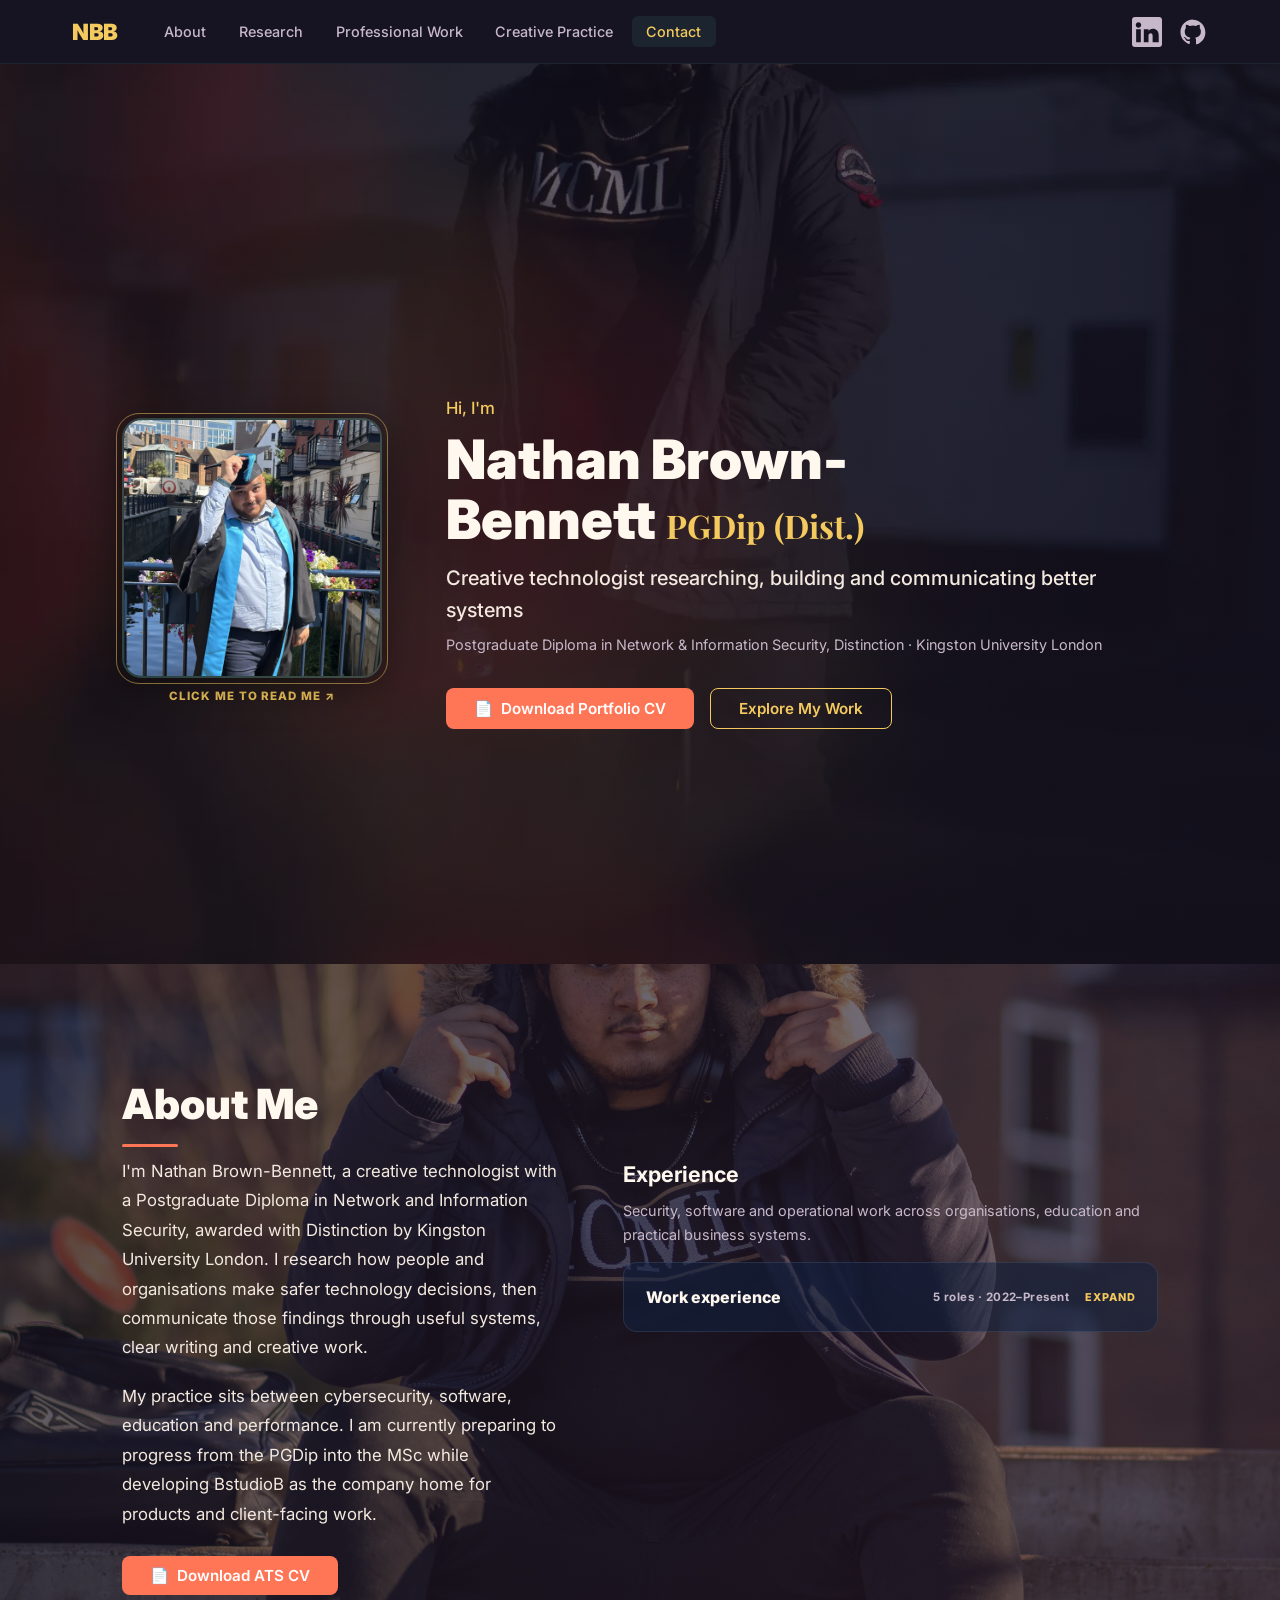
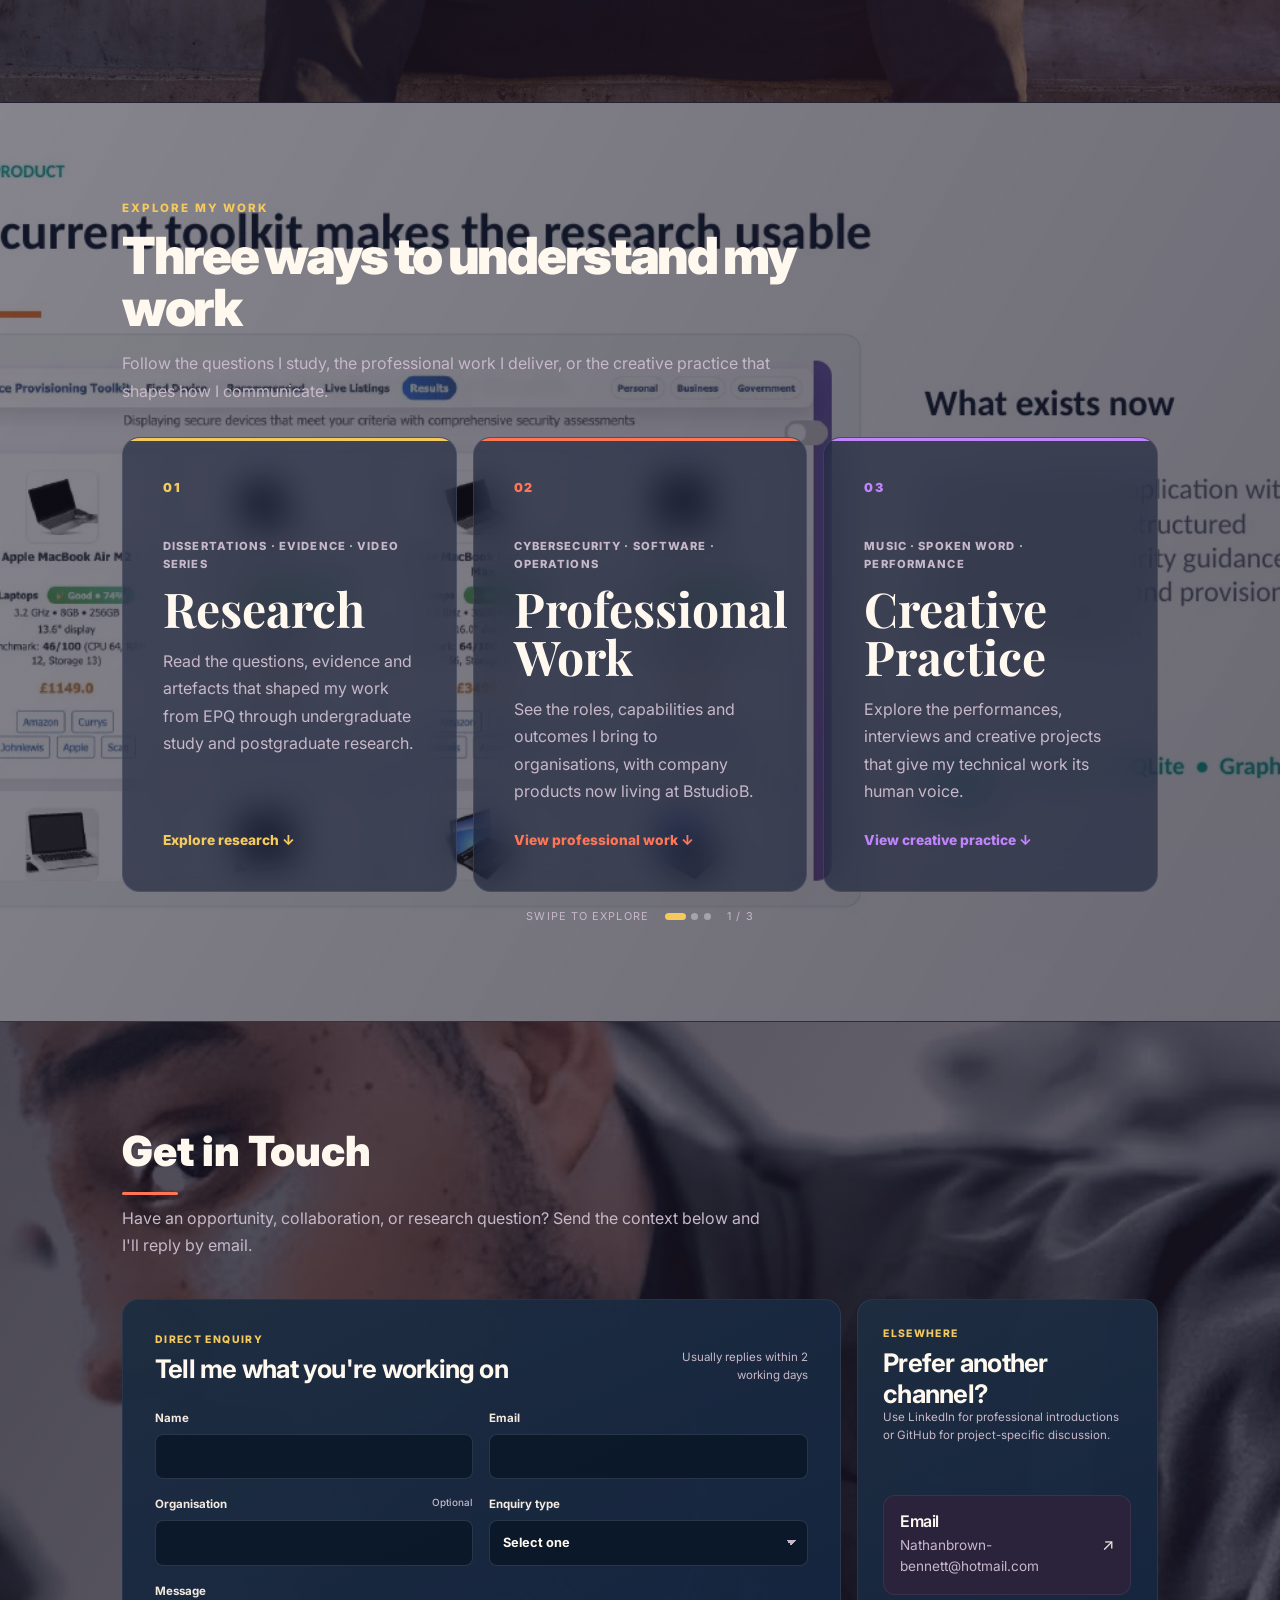
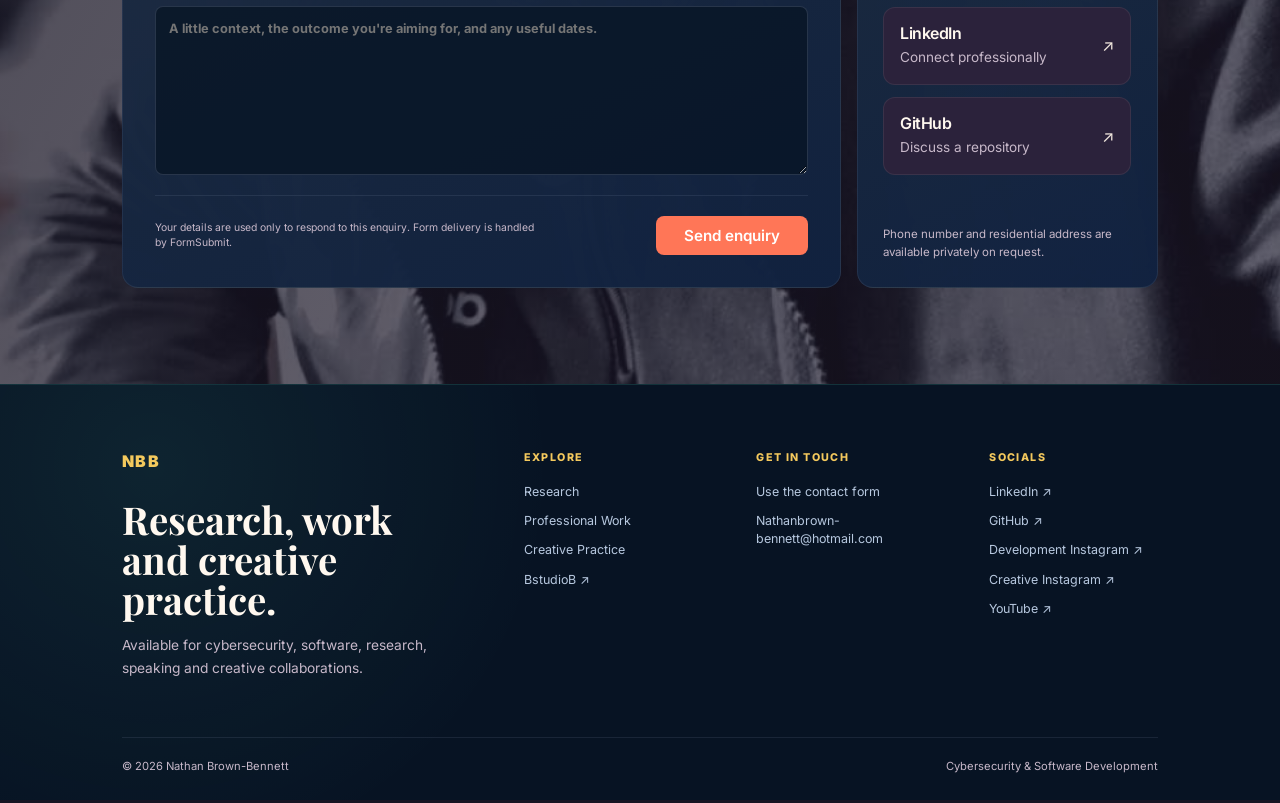
==== index.html @ f705a6d5 "Add work carousel cues and interactive about overlay" ====
<!DOCTYPE html>
<html lang="en">
<head>
  <meta charset="UTF-8">
  <meta name="viewport" content="width=device-width, initial-scale=1.0">
  <title>Nathan Brown-Bennett — Portfolio</title>
  <meta name="description" content="Nathan Brown-Bennett is a creative technologist working across cybersecurity research, software, professional delivery and performance.">
  <meta name="theme-color" content="#0a192f">
  <meta name="referrer" content="strict-origin-when-cross-origin">
  <link rel="canonical" href="https://nathanbrownbennett.github.io/NathanBrown-Bennett/">
  <link rel="icon" href="assets/logo.svg" type="image/svg+xml">
  <link rel="manifest" href="site.webmanifest">
  <meta property="og:type" content="website">
  <meta property="og:title" content="Nathan Brown-Bennett — Research, Work &amp; Creative Practice">
  <meta property="og:description" content="Cybersecurity research, professional delivery and creative practice by Nathan Brown-Bennett.">
  <meta property="og:url" content="https://nathanbrownbennett.github.io/NathanBrown-Bennett/">
  <meta property="og:image" content="https://nathanbrownbennett.github.io/NathanBrown-Bennett/assets/projects/recent/flowcue/controller.png">
  <meta property="og:image:alt" content="FlowCue local performance controller interface">
  <meta name="twitter:card" content="summary_large_image">
  <meta name="twitter:title" content="Nathan Brown-Bennett — Cybersecurity &amp; Software Portfolio">
  <meta name="twitter:description" content="Products and systems built to make complex work simpler, safer and more useful.">
  <meta name="twitter:image" content="https://nathanbrownbennett.github.io/NathanBrown-Bennett/assets/projects/recent/flowcue/controller.png">
  <meta name="twitter:image:alt" content="FlowCue local performance controller interface">
  <script>document.documentElement.classList.add('js');</script>
  <script type="application/ld+json">
    {
      "@context": "https://schema.org",
      "@type": "Person",
      "name": "Nathan Brown-Bennett",
      "url": "https://nathanbrownbennett.github.io/NathanBrown-Bennett/",
      "jobTitle": "Cybersecurity and Software Professional",
      "alumniOf": { "@type": "CollegeOrUniversity", "name": "Kingston University London" },
      "sameAs": [
        "https://github.com/NathanBrownBennett",
        "https://www.linkedin.com/in/nathanbrown-bennett/"
      ]
    }
  </script>
  <link rel="preconnect" href="https://fonts.googleapis.com">
  <link rel="preconnect" href="https://fonts.gstatic.com" crossorigin>
  <link href="https://fonts.googleapis.com/css2?family=Inter:wght@400;500;600;700;900&amp;family=Playfair+Display:wght@700&amp;display=swap" rel="stylesheet">
  <link rel="stylesheet" href="styles.css?v=footer-minimal-20260804">
</head>
<body id="top" class="home-page">
  <canvas id="matrix-bg" aria-hidden="true"></canvas>
  <div id="background-fader" aria-hidden="true"></div>

  <!-- ============================
       Navigation
       ============================ -->
  <nav id="navbar" role="navigation" aria-label="Main navigation">
    <div class="nav-container">
      <a href="#top" class="nav-logo" aria-label="Nathan Brown-Bennett — Home">NBB</a>

      <ul class="nav-links" id="nav-links" role="list">
        <li><a href="#about">About</a></li>
        <li><a href="research.html">Research</a></li>
        <li><a href="professional-work.html">Professional Work</a></li>
        <li><a href="creative-practice.html">Creative Practice</a></li>
        <li><a href="#contact">Contact</a></li>
      </ul>

      <div class="nav-social">
        <a href="https://www.linkedin.com/in/nathanbrown-bennett/" target="_blank" rel="noopener" aria-label="LinkedIn profile" class="nav-icon-link">
          <svg viewBox="0 0 32 32" aria-hidden="true"><path d="M29 0h-26c-1.7 0-3 1.3-3 3v26c0 1.7 1.3 3 3 3h26c1.7 0 3-1.3 3-3v-26c0-1.7-1.3-3-3-3zM9.4 27h-5v-14h5v14zM6.9 11.5c-1.6 0-2.9-1.3-2.9-2.9s1.3-2.9 2.9-2.9c1.6 0 2.9 1.3 2.9 2.9s-1.3 2.9-2.9 2.9zM27 27h-5v-7c0-1.7-0.7-2.7-2.1-2.7-1.2 0-1.9 0.8-2.2 1.6-0.1 0.3-0.1 0.7-0.1 1.1v7h-5s0.1-11.4 0-14h5v2c0.7-1.1 2-2.6 4.8-2.6 3.5 0 6.1 2.3 6.1 7.2v7.4z"/></svg>
        </a>
        <a href="https://github.com/NathanBrownBennett" target="_blank" rel="noopener" aria-label="GitHub profile" class="nav-icon-link">
          <svg viewBox="0 0 32 32" aria-hidden="true"><path d="M16 2.6c-7.5 0-13.4 6-13.4 13.4 0 5.9 3.8 10.9 9.1 12.7 0.7 0.1 0.9-0.3 0.9-0.7v-2.5c-3.7 0.8-4.5-1.6-4.5-1.6-0.6-1.4-1.5-1.8-1.5-1.8-1.2-0.8 0.1-0.8 0.1-0.8 1.3 0.1 2 1.3 2 1.3 1.2 2 3.1 1.4 3.8 1.1 0.1-0.9 0.5-1.4 0.9-1.7-3-0.3-6.2-1.5-6.2-6.7 0-1.5 0.5-2.7 1.3-3.7-0.1-0.3-0.6-1.6 0.1-3.3 0 0 1.1-0.3 3.7 1.3 1.1-0.3 2.3-0.5 3.5-0.5s2.4 0.2 3.5 0.5c2.6-1.6 3.7-1.3 3.7-1.3 0.7 1.7 0.2 3 0.1 3.3 0.8 1 1.3 2.2 1.3 3.7 0 5.2-3.2 6.4-6.2 6.7 0.5 0.4 1 1.3 1 2.6v3.8c0 0.4 0.2 0.8 0.9 0.7 5.3-1.8 9.1-6.8 9.1-12.7 0-7.4-5.9-13.4-13.4-13.4z"/></svg>
        </a>
      </div>

      <button class="hamburger" id="hamburger" aria-label="Toggle navigation menu" aria-expanded="false" aria-controls="mobile-nav">
        <span></span>
        <span></span>
        <span></span>
      </button>
    </div>
  </nav>

  <!-- Mobile Navigation -->
  <nav class="mobile-nav" id="mobile-nav" aria-label="Mobile navigation" aria-hidden="true">
    <ul role="list">
      <li><a href="#about" class="mobile-nav-link">About</a></li>
      <li><a href="research.html" class="mobile-nav-link">Research</a></li>
      <li><a href="professional-work.html" class="mobile-nav-link">Professional Work</a></li>
      <li><a href="creative-practice.html" class="mobile-nav-link">Creative Practice</a></li>
      <li><a href="#contact" class="mobile-nav-link">Contact</a></li>
    </ul>
    <div class="mobile-nav-social">
      <a href="https://www.linkedin.com/in/nathanbrown-bennett/" target="_blank" rel="noopener" class="nav-icon-link" aria-label="LinkedIn">
        <svg viewBox="0 0 32 32" aria-hidden="true"><path d="M29 0h-26c-1.7 0-3 1.3-3 3v26c0 1.7 1.3 3 3 3h26c1.7 0 3-1.3 3-3v-26c0-1.7-1.3-3-3-3zM9.4 27h-5v-14h5v14zM6.9 11.5c-1.6 0-2.9-1.3-2.9-2.9s1.3-2.9 2.9-2.9c1.6 0 2.9 1.3 2.9 2.9s-1.3 2.9-2.9 2.9zM27 27h-5v-7c0-1.7-0.7-2.7-2.1-2.7-1.2 0-1.9 0.8-2.2 1.6-0.1 0.3-0.1 0.7-0.1 1.1v7h-5s0.1-11.4 0-14h5v2c0.7-1.1 2-2.6 4.8-2.6 3.5 0 6.1 2.3 6.1 7.2v7.4z"/></svg>
      </a>
      <a href="https://github.com/NathanBrownBennett" target="_blank" rel="noopener" class="nav-icon-link" aria-label="GitHub">
        <svg viewBox="0 0 32 32" aria-hidden="true"><path d="M16 2.6c-7.5 0-13.4 6-13.4 13.4 0 5.9 3.8 10.9 9.1 12.7 0.7 0.1 0.9-0.3 0.9-0.7v-2.5c-3.7 0.8-4.5-1.6-4.5-1.6-0.6-1.4-1.5-1.8-1.5-1.8-1.2-0.8 0.1-0.8 0.1-0.8 1.3 0.1 2 1.3 2 1.3 1.2 2 3.1 1.4 3.8 1.1 0.1-0.9 0.5-1.4 0.9-1.7-3-0.3-6.2-1.5-6.2-6.7 0-1.5 0.5-2.7 1.3-3.7-0.1-0.3-0.6-1.6 0.1-3.3 0 0 1.1-0.3 3.7 1.3 1.1-0.3 2.3-0.5 3.5-0.5s2.4 0.2 3.5 0.5c2.6-1.6 3.7-1.3 3.7-1.3 0.7 1.7 0.2 3 0.1 3.3 0.8 1 1.3 2.2 1.3 3.7 0 5.2-3.2 6.4-6.2 6.7 0.5 0.4 1 1.3 1 2.6v3.8c0 0.4 0.2 0.8 0.9 0.7 5.3-1.8 9.1-6.8 9.1-12.7 0-7.4-5.9-13.4-13.4-13.4z"/></svg>
      </a>
    </div>
  </nav>

  <main id="main-content" tabindex="-1">
    <!-- ============================
         Hero Section
         ============================ -->
    <section id="hero" class="hero-section">
      <div class="hero-content">
        <div class="hero-image-wrap fade-in">
          <button class="hero-image-trigger" id="about-trigger" type="button" aria-label="Read about Nathan Brown-Bennett">
            <img src="assets/graduation/pgdip-distinction-portrait.webp" alt="Nathan Brown-Bennett at his Kingston University London graduation" class="hero-profile-pic" width="1200" height="1600" fetchpriority="high" decoding="async" />
          </button>
          <span class="hero-image-note">click me to read me <span aria-hidden="true">↗</span></span>
        </div>
        <div class="hero-text fade-in">
          <p class="hero-greeting">Hi, I'm</p>
          <h1>Nathan Brown-Bennett <span class="hero-qualification">PGDip (Dist.)</span></h1>
          <p class="hero-subtitle">Creative technologist researching, building and communicating better systems</p>
          <p class="hero-location">Postgraduate Diploma in Network &amp; Information Security, Distinction &middot; Kingston University London</p>
          <div class="hero-actions">
            <a href="output/pdf/Nathan-Brown-Bennett-Portfolio-CV.pdf" download class="btn btn-primary">
              <span aria-hidden="true">📄</span> Download Portfolio CV
            </a>
            <a href="#work" class="btn btn-outline">Explore My Work</a>
          </div>
        </div>
      </div>
    </section>

    <div class="about-overlay" id="about-overlay" role="dialog" aria-modal="true" aria-labelledby="about-overlay-title" aria-hidden="true">
      <div class="about-overlay-card">
        <button class="about-overlay-close" id="about-overlay-close" type="button" aria-label="Close About Me">×</button>
        <p class="projects-eyebrow">About me</p>
        <h2 id="about-overlay-title">Researcher, builder and creative technologist.</h2>
        <p>I'm Nathan Brown-Bennett, a creative technologist with a Postgraduate Diploma in Network and Information Security, awarded with Distinction by Kingston University London. I research how people and organisations make safer technology decisions, then communicate those findings through useful systems, clear writing and creative work.</p>
        <p>My practice sits between cybersecurity, software, education and performance. I am preparing to progress from the PGDip into the MSc while developing BstudioB as the company home for products and client-facing work.</p>
        <a class="btn btn-primary" href="#about">View experience</a>
      </div>
    </div>

    <!-- ============================
         About Section
         ============================ -->
    <section id="about" class="section">
      <div class="container">
        <h2 class="section-title fade-in">About Me</h2>
        <div class="about-grid">
          <div class="about-bio fade-in">
            <p>I'm Nathan Brown-Bennett, a creative technologist with a Postgraduate Diploma in Network and Information Security, awarded with Distinction by Kingston University London. I research how people and organisations make safer technology decisions, then communicate those findings through useful systems, clear writing and creative work.</p>
            <p>My practice sits between cybersecurity, software, education and performance. I am currently preparing to progress from the PGDip into the MSc while developing BstudioB as the company home for products and client-facing work.</p>
            <a href="output/pdf/Nathan-Brown-Bennett-ATS-CV.pdf" download class="btn btn-primary about-cv-btn">
              <span aria-hidden="true">📄</span> Download ATS CV
            </a>
          </div>
          <div class="about-experience fade-in">
            <h3>Experience</h3>
            <p>Security, software and operational work across organisations, education and practical business systems.</p>
            <details class="experience-disclosure">
              <summary>
                <span>Work experience</span>
                <span class="experience-disclosure-meta">
                  <span class="experience-disclosure-count">5 roles · 2022–Present</span>
                  <span class="experience-disclosure-state">
                    <span class="experience-state-closed">Expand</span>
                    <span class="experience-state-open">Collapse</span>
                  </span>
                </span>
              </summary>
              <div class="experience-list">
                <article class="experience-item fade-in">
                  <div><time datetime="2025-07">Jul 2025–Present</time><span>Intermittent</span></div>
                  <div><h4>IT &amp; Administration Support</h4><p class="experience-company">GMT Electrical Services Ltd</p><p>Developed the company website and a working staff portal for timesheets, audit checks and job-card workflows, alongside email, invoicing, calls and operational coordination.</p></div>
                </article>
                <article class="experience-item fade-in">
                  <div><time datetime="2025-05">May–Jun 2025</time></div>
                  <div><h4>Project &amp; Creative Director, Trustee</h4><p class="experience-company">CERRF</p><p>Directed cybersecurity learning tools including Inspector and HackerGo, with responsibility across workshops, product storytelling, interface design and cross-platform delivery.</p></div>
                </article>
                <article class="experience-item fade-in">
                  <div><time datetime="2025-01">Jan–Mar 2025</time></div>
                  <div><h4>Student Mentor &amp; Teaching Assistant</h4><p class="experience-company">Kingston University London</p><p>Supported undergraduate labs in Splunk, Datadog, AI automation, cloud data systems and Linux-based technical work.</p></div>
                </article>
                <article class="experience-item fade-in">
                  <div><time>2023–2025</time></div>
                  <div><h4>Systems Engineer &amp; Data Analyst</h4><p class="experience-company">Lunarversal</p><p>Worked across monitoring, Salesforce automation, GitHub access and testing, API configuration, OAuth and token-based integrations.</p></div>
                </article>
                <article class="experience-item fade-in">
                  <div><time>2022–2023</time></div>
                  <div><h4>Security Engineer</h4><p class="experience-company">Xeyus Ltd</p><p>Delivered penetration-testing support, security consultancy and GDPR-focused technical work.</p></div>
                </article>
              </div>
            </details>
          </div>
        </div>
      </div>
    </section>

    <section class="section graduation-section" aria-labelledby="graduation-title">
      <div class="container">
        <article class="graduation-card fade-in">
          <figure class="graduation-image">
            <img src="assets/graduation/pgdip-distinction-ceremony.webp" alt="Nathan Brown-Bennett receiving his Postgraduate Diploma at Kingston University London's graduation ceremony" width="900" height="1600" loading="lazy" decoding="async">
          </figure>
          <div class="graduation-copy">
            <p class="projects-eyebrow">Academic milestone · 2026</p>
            <h2 id="graduation-title">Postgraduate Diploma<br>with Distinction</h2>
            <p>Graduated from Kingston University London with a Postgraduate Diploma in Network &amp; Information Security, awarded with Distinction.</p>
            <p>MyMark formed the capstone research project: investigating how provenance, media fingerprinting and accountable verification can support responses to image-based abuse and sextortion.</p>
            <a class="research-text-link" href="research.html">Explore MyMark research <span aria-hidden="true">→</span></a>
          </div>
        </article>
      </div>
    </section>

    <!-- ============================
         Work Directory
         ============================ -->
    <section id="work" class="section work-directory" aria-labelledby="work-title">
      <div class="container">
        <div class="work-directory-heading fade-in">
          <p class="projects-eyebrow">Explore my work</p>
          <h2 id="work-title">Three ways to understand my work</h2>
          <p>Follow the questions I study, the professional work I deliver, or the creative practice that shapes how I communicate.</p>
        </div>

        <div class="work-paths">
          <a class="work-path work-path-projects fade-in" href="research.html">
            <span class="work-path-number" aria-hidden="true">01</span>
            <p class="work-path-meta">Dissertations · Evidence · Video series</p>
            <h3>Research</h3>
            <p>Read the questions, evidence and artefacts that shaped my work from EPQ through undergraduate study and postgraduate research.</p>
            <span class="work-path-action">Explore research <span aria-hidden="true">↓</span></span>
          </a>

          <a class="work-path work-path-research fade-in" href="professional-work.html">
            <span class="work-path-number" aria-hidden="true">02</span>
            <p class="work-path-meta">Cybersecurity · Software · Operations</p>
            <h3>Professional Work</h3>
            <p>See the roles, capabilities and outcomes I bring to organisations, with company products now living at BstudioB.</p>
            <span class="work-path-action">View professional work <span aria-hidden="true">↓</span></span>
          </a>

          <a class="work-path work-path-creative fade-in" href="creative-practice.html">
            <span class="work-path-number" aria-hidden="true">03</span>
            <p class="work-path-meta">Music · Spoken word · Performance</p>
            <h3>Creative Practice</h3>
            <p>Explore the performances, interviews and creative projects that give my technical work its human voice.</p>
            <span class="work-path-action">View creative practice <span aria-hidden="true">↓</span></span>
          </a>
        </div>
        <div class="work-carousel-assist" aria-label="Work carousel position"><span class="work-carousel-label">Swipe to explore</span><div class="work-carousel-dots" role="tablist" aria-label="Choose work category"><button type="button" class="work-carousel-dot active" data-work-slide="0" role="tab" aria-label="Research" aria-selected="true"></button><button type="button" class="work-carousel-dot" data-work-slide="1" role="tab" aria-label="Professional Work" aria-selected="false"></button><button type="button" class="work-carousel-dot" data-work-slide="2" role="tab" aria-label="Creative Practice" aria-selected="false"></button></div><span class="work-carousel-count">1 / 3</span></div>
      </div>
    </section>

    <!-- ============================
         Projects Section
         ============================ -->
    <section id="projects" class="section section-alt" hidden>
      <div class="container">
        <div class="projects-heading fade-in">
          <div>
            <p class="projects-eyebrow">My Projects / Portfolio 2026</p>
            <h2 class="projects-statement">Products built to<br>solve real problems</h2>
            <p class="projects-intro">Security, creative tooling, and human-centred software designed to make complex work simpler, safer, and more useful.</p>
          </div>
          <div id="recent-project-filters" class="recent-project-filters" aria-label="Filter selected work">
            <button type="button" class="recent-filter active" data-filter="All" aria-pressed="true">All work</button>
            <button type="button" class="recent-filter" data-filter="Security" aria-pressed="false">Security</button>
            <button type="button" class="recent-filter" data-filter="Creative tools" aria-pressed="false">Creative tools</button>
            <button type="button" class="recent-filter" data-filter="Developer tools" aria-pressed="false">Developer tools</button>
            <button type="button" class="recent-filter" data-filter="Experiments" aria-pressed="false">Experiments</button>
          </div>
        </div>

        <div id="featured-projects" class="recent-projects-grid fade-in" aria-live="polite"></div>

        <div class="archive-heading fade-in">
          <div>
            <p class="projects-eyebrow">More work</p>
            <h3>Project archive</h3>
          </div>
          <p>A curated selection of useful public repositories and earlier builds.</p>
        </div>
        <div id="side-project-filters" class="side-project-filters" aria-label="Filter side projects by type"></div>
        <div id="side-projects" class="side-projects-grid"></div>
        <div class="side-projects-nav">
          <button id="side-projects-next" class="btn btn-outline">Load More</button>
        </div>
        <a class="section-next-link fade-in" href="#research">
          <span>Next collection</span>
          <strong>Continue to My Research <span aria-hidden="true">↓</span></strong>
        </a>
      </div>

      <!-- Project case-study overlay — content built dynamically by script.js -->
      <div id="overlay" class="overlay case-study-overlay" role="dialog" aria-modal="true" aria-labelledby="overlay-title" aria-hidden="true">
        <div class="overlay-content" id="overlay-content"></div>
      </div>
    </section>

    <!-- ============================
         Research Notes Section
         ============================ -->
    <section id="research" class="section research-section" hidden>
      <div class="container">
        <div class="research-heading fade-in">
          <div>
            <p class="projects-eyebrow">My Research / Dissertation &amp; video series</p>
            <h2 class="projects-statement">From first questions<br>to useful products</h2>
          </div>
          <p class="research-intro">A public record of how my research developed: revisiting the evidence, correcting early assumptions, and showing how each question became something people can use.</p>
        </div>

        <article class="research-feature fade-in">
          <div class="research-visuals" aria-label="Preview of the updated A-level EPQ research presentation">
            <figure class="research-visual research-visual-primary">
              <img src="assets/research/epq-cover.webp" alt="Cover of the updated A-level cybersecurity research presentation" width="1600" height="900" loading="lazy" decoding="async">
            </figure>
            <figure class="research-visual research-visual-secondary">
              <img src="assets/research/epq-product-bridge.webp" alt="Research lineage from the A-level EPQ to the Device Provisioning Toolkit" width="1600" height="900" loading="lazy" decoding="async">
            </figure>
          </div>

          <div class="research-copy">
            <div class="research-meta">
              <span>Episode 01</span>
              <span class="research-status">Script ready</span>
              <span>12 min</span>
            </div>
            <h3>The question I asked before I knew how to ask it</h3>
            <p class="research-lede">My 2020 EPQ asked whether cybersecurity was “secure” for modern use. The new 2026 dissertation rebuilds that starting point as a complete 17-page, 9,000+ word investigation of security fields, roles, overlap, effectiveness and resilience.</p>

            <div class="research-topics" aria-label="Episode topics">
              <span>What security means</span>
              <span>Computer, IT, information &amp; cyber security</span>
              <span>Roles, overlap &amp; handoffs</span>
              <span>Current UK evidence</span>
              <span>Research-to-product lineage</span>
            </div>

            <div class="research-actions">
              <a class="btn btn-primary" href="assets/documents/a-level-epq-dissertation.pdf">Read full dissertation</a>
              <a class="btn btn-outline" href="assets/documents/a-level-epq-presentation.pdf">View episode deck</a>
              <a class="research-text-link" href="assets/documents/a-level-epq-video-transcript.pdf">Read video script <span aria-hidden="true">↗</span></a>
            </div>

            <details class="research-archive">
              <summary>Sources, editable files &amp; original submission</summary>
              <div class="research-archive-links">
                <a href="assets/documents/a-level-epq-dissertation.docx" download>Full dissertation (.docx)</a>
                <a href="assets/documents/a-level-epq-presentation.pptx" download>Editable deck (.pptx)</a>
                <a href="assets/documents/a-level-epq-video-transcript.docx" download>Video script (.docx)</a>
                <a href="assets/documents/a-level-epq-original-submission.pdf">Original 2020 submission (.pdf)</a>
              </div>
            </details>
          </div>
        </article>

        <article class="research-feature research-feature-undergrad fade-in">
          <div class="research-visuals" aria-label="Preview of the undergraduate dissertation and its working product">
            <figure class="research-visual research-visual-primary">
              <img src="assets/research/undergraduate-dissertation-cover.webp" alt="Cover of How do we decide what devices we provide, Nathan Brown-Bennett's undergraduate dissertation" width="1191" height="1684" loading="lazy" decoding="async">
            </figure>
            <figure class="research-visual research-visual-secondary">
              <img src="assets/research/undergraduate-product-evidence.webp" alt="Current Device Provisioning Toolkit showing security-assessed device results" width="1281" height="720" loading="lazy" decoding="async">
            </figure>
          </div>

          <div class="research-copy">
            <div class="research-meta">
              <span>Episode 02</span>
              <span class="research-status">Research published</span>
              <span>42 pages</span>
            </div>
            <h3>How do we decide what devices we provide?</h3>
            <p class="research-lede">My 2024 BSc dissertation examined how governments, schools, employers and consumers choose devices when security, practicality and reliability evidence is fragmented. It developed a provisioning framework and prototype that has since become a working Device Provisioning Toolkit.</p>

            <div class="research-topics" aria-label="Undergraduate dissertation topics">
              <span>Secure-by-default procurement</span>
              <span>Hardware &amp; operating-system support</span>
              <span>User needs &amp; accessibility</span>
              <span>Security guidance</span>
              <span>Decision frameworks</span>
            </div>

            <div class="research-actions">
              <a class="btn btn-primary" href="assets/documents/device-provisioning-dissertation.pdf">Read undergraduate dissertation</a>
              <a class="btn btn-outline" href="assets/documents/device-provisioning-presentation.pdf">View research deck</a>
              <a class="research-text-link" href="https://github.com/NathanBrownBennett/Dynamic-Flowchart-For-Device-Provisioning-" target="_blank" rel="noopener">Explore the working toolkit <span aria-hidden="true">↗</span></a>
            </div>

            <details class="research-archive">
              <summary>Editable presentation &amp; project evidence</summary>
              <div class="research-archive-links">
                <a href="assets/documents/device-provisioning-presentation.pptx" download>Editable research deck (.pptx)</a>
                <a href="#projects">View portfolio case study</a>
                <a href="https://github.com/NathanBrownBennett/Dynamic-Flowchart-For-Device-Provisioning-" target="_blank" rel="noopener">View source repository</a>
              </div>
            </details>
          </div>
        </article>

        <a class="section-next-link section-next-link-up fade-in" href="#projects">
          <span>Explore the products</span>
          <strong>Return to My Projects <span aria-hidden="true">↑</span></strong>
        </a>
      </div>
    </section>

    <!-- ============================
         Updates Section
         ============================ -->
    <section id="updates" class="section" hidden>
      <div class="container">
        <h2 class="section-title fade-in">Updates</h2>
        <p class="section-subtitle fade-in">Latest news, projects, and media from across my platforms.</p>
        <div class="social-grid">
          <a href="https://www.instagram.com/n.brown02/" target="_blank" rel="noopener" class="social-card instagram-card fade-in">
            <div class="social-card-icon" aria-hidden="true">📷</div>
            <div class="social-card-body">
              <h3>Instagram</h3>
              <p>@n.brown02</p>
              <span class="social-card-tag">🎵 Music &amp; Creative Content</span>
            </div>
          </a>
          <a href="https://www.instagram.com/nxth.b/" target="_blank" rel="noopener" class="social-card instagram-card fade-in">
            <div class="social-card-icon" aria-hidden="true">📷</div>
            <div class="social-card-body">
              <h3>Instagram</h3>
              <p>@nxth.b</p>
              <span class="social-card-tag">💻 Dev Updates</span>
            </div>
          </a>
          <a href="https://youtu.be/2_rwCbVFsDY?si=COd9ZLzcPHIm7auT" target="_blank" rel="noopener" class="social-card youtube-card fade-in">
            <div class="social-card-icon" aria-hidden="true">🎥</div>
            <div class="social-card-body">
              <h3>YouTube</h3>
              <p>Device Provisioning Demo</p>
              <span class="social-card-tag">▶️ Technical Walkthrough</span>
            </div>
          </a>
          <a href="https://www.croydonites.com/post/review-croydonbites" target="_blank" rel="noopener" class="social-card blog-card fade-in">
            <div class="social-card-icon" aria-hidden="true">📝</div>
            <div class="social-card-body">
              <h3>Croydonites Review</h3>
              <p>CroydonBites Feature</p>
              <span class="social-card-tag">📖 Community Feature</span>
            </div>
          </a>
          <a href="https://youtu.be/k7Oax-m1lbY" target="_blank" rel="noopener" class="social-card youtube-card fade-in">
            <div class="social-card-icon" aria-hidden="true">🎥</div>
            <div class="social-card-body">
              <h3>YouTube</h3>
              <p>Technical Project Showcase</p>
              <span class="social-card-tag">▶️ Development Insights</span>
            </div>
          </a>
          <a href="https://www.thecedarsschool.org.uk/cedars-music-concert/utm_sourcerssutm_mediumrssutm_campaigncedars-music-concert" target="_blank" rel="noopener" class="social-card school-card fade-in">
            <div class="social-card-icon" aria-hidden="true">🎵</div>
            <div class="social-card-body">
              <h3>Cedars School</h3>
              <p>Music Concert</p>
              <span class="social-card-tag">🎭 Creative Showcase</span>
            </div>
          </a>
          <a href="https://www.linkedin.com/in/nathanbrown-bennett/" target="_blank" rel="noopener" class="social-card linkedin-card fade-in">
            <div class="social-card-icon" aria-hidden="true">💼</div>
            <div class="social-card-body">
              <h3>LinkedIn</h3>
              <p>Professional Updates</p>
              <span class="social-card-tag">🔗 500+ Connections</span>
            </div>
          </a>
        </div>
      </div>
    </section>

    <!-- ============================
         Contact Section
         ============================ -->
    <section id="contact" class="section section-alt">
      <div class="container">
        <h2 class="section-title fade-in">Get in Touch</h2>
        <p class="section-subtitle fade-in">Have an opportunity, collaboration, or research question? Send the context below and I'll reply by email.</p>

        <div class="contact-layout">
          <form class="contact-form fade-in" action="https://formsubmit.co/Nathanbrown-bennett@hotmail.com" method="POST">
            <input type="hidden" name="_subject" value="New portfolio enquiry">
            <input type="hidden" name="_template" value="table">
            <input type="hidden" name="_next" value="https://nathanbrownbennett.github.io/NathanBrown-Bennett/?sent=1#contact">
            <input type="hidden" name="_url" value="https://nathanbrownbennett.github.io/NathanBrown-Bennett/#contact">
            <div class="contact-honeypot" aria-hidden="true">
              <label for="contact-company-site">Leave this field empty</label>
              <input id="contact-company-site" type="text" name="_honey" tabindex="-1" autocomplete="off">
            </div>

            <div class="contact-form-heading">
              <div>
                <p class="contact-form-kicker">Direct enquiry</p>
                <h3>Tell me what you're working on</h3>
              </div>
              <span>Usually replies within 2 working days</span>
            </div>

            <p id="contact-success" class="contact-form-status" role="status" aria-live="polite" hidden>
              Thanks — your message has been sent. I'll get back to you shortly.
            </p>

            <div class="contact-form-grid">
              <label>
                <span>Name</span>
                <input type="text" name="name" autocomplete="name" required>
              </label>
              <label>
                <span>Email</span>
                <input type="email" name="email" autocomplete="email" required>
              </label>
              <label>
                <span>Organisation <em>Optional</em></span>
                <input type="text" name="organisation" autocomplete="organization">
              </label>
              <label>
                <span>Enquiry type</span>
                <select name="enquiry_type" required>
                  <option value="" selected disabled>Select one</option>
                  <option value="Job opportunity">Job opportunity</option>
                  <option value="Project collaboration">Project collaboration</option>
                  <option value="Research">Research</option>
                  <option value="Speaking or workshop">Speaking or workshop</option>
                  <option value="Other">Other</option>
                </select>
              </label>
              <label class="contact-form-message">
                <span>Message</span>
                <textarea name="message" rows="7" minlength="20" placeholder="A little context, the outcome you're aiming for, and any useful dates." required></textarea>
              </label>
            </div>

            <div class="contact-form-footer">
              <p>Your details are used only to respond to this enquiry. Form delivery is handled by FormSubmit.</p>
              <button type="submit" class="btn btn-primary">Send enquiry</button>
            </div>
          </form>

          <aside class="contact-aside fade-in" aria-label="Other ways to connect">
            <div>
              <p class="contact-form-kicker">Elsewhere</p>
              <h3>Prefer another channel?</h3>
              <p>Use LinkedIn for professional introductions or GitHub for project-specific discussion.</p>
            </div>
            <div class="contact-grid">
              <a href="mailto:Nathanbrown-bennett@hotmail.com" class="contact-card">
                <div>
                  <h3>Email</h3>
                  <p>Nathanbrown-bennett@hotmail.com</p>
                </div>
                <span aria-hidden="true">↗</span>
              </a>
              <a href="https://www.linkedin.com/in/nathanbrown-bennett/" target="_blank" rel="noopener" class="contact-card">
                <div>
                  <h3>LinkedIn</h3>
                  <p>Connect professionally</p>
                </div>
                <span aria-hidden="true">↗</span>
              </a>
              <a href="https://github.com/NathanBrownBennett" target="_blank" rel="noopener" class="contact-card">
                <div>
                  <h3>GitHub</h3>
                  <p>Discuss a repository</p>
                </div>
                <span aria-hidden="true">↗</span>
              </a>
            </div>
            <p class="contact-privacy-note">Phone number and residential address are available privately on request.</p>
          </aside>
        </div>
      </div>
    </section>
  </main>

  <footer class="site-footer">
    <div class="container">
      <div class="footer-grid">
        <div class="footer-intro">
          <a class="footer-logo" href="#top">NBB</a>
          <h2>Research, work and creative practice.</h2>
          <p>Available for cybersecurity, software, research, speaking and creative collaborations.</p>
        </div>
        <div class="footer-column">
          <p class="footer-label">Explore</p>
          <a href="research.html">Research</a>
          <a href="professional-work.html">Professional Work</a>
          <a href="creative-practice.html">Creative Practice</a>
          <a href="https://bstudiob.co.uk/" target="_blank" rel="noopener">BstudioB <span aria-hidden="true">↗</span></a>
        </div>
        <div class="footer-column">
          <p class="footer-label">Get in touch</p>
          <a href="#contact">Use the contact form</a>
          <a href="mailto:Nathanbrown-bennett@hotmail.com">Nathanbrown-bennett@hotmail.com</a>
        </div>
        <div class="footer-column footer-socials">
          <p class="footer-label">Socials</p>
          <a href="https://www.linkedin.com/in/nathanbrown-bennett/" target="_blank" rel="noopener">LinkedIn <span aria-hidden="true">↗</span></a>
          <a href="https://github.com/NathanBrownBennett" target="_blank" rel="noopener">GitHub <span aria-hidden="true">↗</span></a>
          <a href="https://www.instagram.com/nxth.b/" target="_blank" rel="noopener">Development Instagram <span aria-hidden="true">↗</span></a>
          <a href="https://www.instagram.com/n.brown02/" target="_blank" rel="noopener">Creative Instagram <span aria-hidden="true">↗</span></a>
          <a href="https://youtu.be/2_rwCbVFsDY?si=COd9ZLzcPHIm7auT" target="_blank" rel="noopener">YouTube <span aria-hidden="true">↗</span></a>
        </div>
      </div>
      <div class="footer-bottom">
        <p>&copy; 2026 Nathan Brown-Bennett</p>
        <p>Cybersecurity &amp; Software Development</p>
      </div>
    </div>
  </footer>

  <a class="back-to-top" id="back-to-top" href="#top" aria-label="Back to top">
    <span aria-hidden="true">↑</span>
  </a>

  <script src="script.js"></script>
  <script src="matrix-bg.js"></script>
</body>
</html>
---- styles.css ----
/* ============================================================
   Design Tokens
   ============================================================ */
:root {
  --bg:          #171423;
  --bg-alt:      #211b2e;
  --card:        #2b223b;
  --card-border: rgba(255, 255, 255, 0.07);
  --accent:      #ff7657;
  --accent-dark: #c85243;
  --accent2:     #f4c95d;
  --text:        #f3e9df;
  --text-muted:  #c7b8c9;
  --white:       #fff8ef;
  --nav-h:       64px;
  --radius:      12px;
  --shadow:      0 4px 24px rgba(0, 0, 0, 0.35);
  --shadow-lg:   0 8px 40px rgba(0, 0, 0, 0.45);
  --transition:  0.25s ease;
}

/* Personal portfolio routes */
.work-path-creative { background:linear-gradient(145deg,rgba(117,87,171,.18),rgba(10,25,47,.72)); }
.capability-grid { display:grid; grid-template-columns:repeat(4,1fr); gap:1rem; margin-top:3rem; }
.capability-card { padding:1.5rem; border:1px solid rgba(148,163,184,.22); border-radius:1.25rem; background:rgba(15,23,42,.72); min-height:12rem; }
.capability-card > span,.creative-card > span { color:var(--accent,#38bdf8); font-size:.74rem; font-weight:700; letter-spacing:.12em; text-transform:uppercase; }
.capability-card h2 { margin:.9rem 0 .6rem; font-size:1.2rem; }
.capability-card p,.creative-card p { color:var(--text-muted); line-height:1.65; }
.professional-timeline { display:grid; gap:0; margin-top:2rem; }
.professional-role { display:grid; grid-template-columns:12rem 1fr; gap:2rem; padding:1.5rem 0; border-top:1px solid rgba(148,163,184,.22); }
.professional-role time { color:var(--accent,#38bdf8); font-size:.8rem; text-transform:uppercase; letter-spacing:.08em; }
.professional-role h3 { margin:0 0 .3rem; font-size:1.3rem; }
.professional-role p { max-width:48rem; color:var(--text-muted); line-height:1.65; }
.professional-cta { margin-top:3rem; padding:2rem; border:1px solid rgba(56,189,248,.3); border-radius:1.25rem; background:linear-gradient(135deg,rgba(14,116,144,.18),rgba(15,23,42,.72)); }
.professional-cta h2 { margin-top:0; }
.professional-cta .btn { margin:.5rem .5rem 0 0; }
.creative-feature { display:grid; grid-template-columns:minmax(0,1.1fr) minmax(0,.9fr); gap:3rem; align-items:center; margin-top:3rem; }
.creative-hero-section { background:radial-gradient(circle at 82% 18%,rgba(100,255,218,.12),transparent 26rem),linear-gradient(180deg,rgba(17,34,64,.55),transparent 70%); }
.creative-hero-section .research-heading,.professional-hero .research-heading { align-items:end; }
.creative-hero-section .research-intro,.professional-hero .research-intro { max-width:34rem; }
.creative-portrait { margin:0; border-radius:1.5rem; overflow:hidden; max-height:34rem; }
.creative-portrait img { width:100%; height:100%; object-fit:cover; object-position:center; display:block; }
.creative-portrait img { object-position:center 18%; }
.creative-feature-copy .btn { display:block; width:max-content; margin:1.25rem auto 0; }
.creative-photo-strip { display:grid; grid-template-columns:1fr 1fr 1.4fr; gap:.8rem; margin-top:1.5rem; }
.creative-photo-strip > img,.creative-video-tile { width:100%; height:11rem; object-fit:cover; border-radius:1rem; }
.creative-photo-strip > img { filter:saturate(1.08) contrast(1.03); }
.creative-photo-standing { object-position:center 18%; }
.creative-photo-bw { object-position:22% 18%; }
.creative-video-tile { position:relative; display:flex; align-items:flex-end; overflow:hidden; color:#fff8ef; background:#2b223b; }
.creative-video-tile img { position:absolute; inset:0; width:100%; height:100%; object-fit:cover; opacity:.72; transition:transform .3s ease,opacity .3s ease; }
.creative-video-tile::after { content:''; position:absolute; inset:0; background:linear-gradient(180deg,transparent 25%,rgba(23,20,35,.88)); }
.creative-video-tile strong { position:relative; z-index:1; padding:1rem; font-size:.9rem; }
.creative-play { position:absolute; z-index:1; left:1rem; top:1rem; display:grid; place-items:center; width:2.4rem; height:2.4rem; border-radius:50%; background:var(--accent); color:#fff8ef; font-size:.8rem; }
.creative-video-tile:hover img { transform:scale(1.05); opacity:.9; }
.creative-feature-copy h2 { font-size:clamp(2rem,4vw,3.5rem); margin:.7rem 0 1rem; }
.creative-feature-copy p { color:var(--text-muted); line-height:1.7; max-width:34rem; }
.creative-grid { display:grid; grid-template-columns:repeat(2,1fr); gap:1rem; margin-top:2rem; }
.creative-card { display:block; min-height:15rem; padding:1.6rem; border:1px solid rgba(148,163,184,.22); border-radius:1.25rem; background:rgba(15,23,42,.72); transition:transform .25s ease,border-color .25s ease; }
.creative-card:focus-visible,.work-path:focus-visible,.capability-card:focus-visible { outline:2px solid var(--accent2); outline-offset:4px; }
.creative-card:hover { transform:translateY(-4px); border-color:rgba(56,189,248,.65); }
.creative-card h3 { margin:.8rem 0 .5rem; font-size:1.3rem; }
.creative-card b { color:var(--accent,#38bdf8); font-size:.85rem; }
.creative-card-image { display:grid; grid-template-columns:8rem 1fr; gap:1.2rem; align-items:center; }
.creative-card-image img { width:8rem; height:10rem; object-fit:cover; border-radius:.8rem; }
@media (max-width:900px) { .capability-grid { grid-template-columns:repeat(2,1fr); } .creative-feature { grid-template-columns:1fr; gap:1.5rem; } }
@media (max-width:620px) { .capability-grid,.creative-grid { grid-template-columns:1fr; } .professional-role { grid-template-columns:1fr; gap:.6rem; } .creative-card-image { grid-template-columns:6rem 1fr; } .creative-card-image img { width:6rem; height:8rem; } .creative-photo-strip { grid-template-columns:1fr 1fr; } .creative-video-tile { grid-column:1 / -1; } }

/* ============================================================
   Reset / Base
   ============================================================ */
*, *::before, *::after {
  box-sizing: border-box;
  margin: 0;
  padding: 0;
}

html {
  scroll-behavior: smooth;
}

body {
  background: var(--bg);
  font-family: 'Inter', Arial, sans-serif;
  color: var(--text);
  line-height: 1.6;
  overflow-x: hidden;
  min-height: 100vh;
}

a {
  color: inherit;
  text-decoration: none;
}

a:focus-visible,
button:focus-visible {
  outline: 2px solid var(--accent2);
  outline-offset: 3px;
}

#main-content:focus {
  outline: none;
}

img {
  max-width: 100%;
  height: auto;
  display: block;
}

ul {
  list-style: none;
}

/* ============================================================
   Background layers
   ============================================================ */
#matrix-bg {
  position: fixed;
  inset: 0;
  width: 100vw;
  height: 100vh;
  z-index: 0;
  pointer-events: none;
  /* Very subtle — keeps the cybersecurity aesthetic without distracting from content */
  opacity: 0.05;
}

#background-fader {
  position: fixed;
  inset: 0;
  width: 100vw;
  height: 100vh;
  z-index: 0;
  background-size: cover;
  background-position: center;
  background-repeat: no-repeat;
  opacity: 0.06;
  transition: opacity 1.2s cubic-bezier(0.4, 0, 0.2, 1);
  pointer-events: none;
}

#background-fader.fade-out {
  opacity: 0;
}

body > *:not(#matrix-bg):not(#background-fader) {
  position: relative;
  z-index: 1;
}

.home-page #projects,
.home-page #research,
.home-page #updates {
  display: none !important;
}

/* ============================================================
   Navigation
   ============================================================ */
#navbar {
  position: fixed;
  top: 0;
  left: 0;
  right: 0;
  height: var(--nav-h);
  background: rgba(23, 20, 35, 0.94);
  backdrop-filter: blur(14px);
  -webkit-backdrop-filter: blur(14px);
  border-bottom: 1px solid rgba(100, 255, 218, 0.07);
  z-index: 1000;
  transition: box-shadow var(--transition);
  isolation: isolate;
}

#navbar.scrolled {
  background: rgba(23, 20, 35, 0.98);
  border-bottom-color: rgba(244, 201, 93, 0.18);
  box-shadow: 0 8px 28px rgba(0, 0, 0, 0.34);
}

.nav-container {
  max-width: 1200px;
  height: 100%;
  margin: 0 auto;
  padding: 0 2rem;
  display: flex;
  align-items: center;
  gap: 2rem;
  min-width: 0;
}

.nav-logo {
  font-size: 1.4rem;
  font-weight: 900;
  color: var(--accent2);
  letter-spacing: -0.02em;
  flex-shrink: 0;
  transition: opacity var(--transition);
}

.nav-logo:hover {
  opacity: 0.8;
}

.nav-links {
  display: flex;
  gap: 0.25rem;
  flex: 1;
}

.nav-links a {
  color: var(--text-muted);
  font-size: 0.9rem;
  font-weight: 500;
  padding: 0.45rem 0.9rem;
  border-radius: 6px;
  transition: color var(--transition), background var(--transition);
}

.nav-links a:hover,
.nav-links a[aria-current="location"],
.nav-links a[aria-current="page"] {
  color: var(--accent2);
  background: rgba(100, 255, 218, 0.07);
}

.nav-social {
  display: flex;
  gap: 1rem;
  align-items: center;
}

.nav-icon-link {
  width: 30px;
  height: 30px;
  display: inline-flex;
  align-items: center;
  justify-content: center;
  flex-shrink: 0;
}

.nav-icon-link svg {
  width: 100%;
  height: 100%;
  fill: var(--text-muted);
  transition: fill var(--transition);
}

.nav-icon-link:hover svg {
  fill: var(--accent2);
}

/* Hamburger */
.hamburger {
  display: none;
  flex-direction: column;
  gap: 5px;
  background: none;
  border: none;
  cursor: pointer;
  padding: 6px;
  margin-left: auto;
  flex-shrink: 0;
}

.hamburger span {
  display: block;
  width: 24px;
  height: 2px;
  background: var(--text);
  border-radius: 2px;
  transition: transform var(--transition), opacity var(--transition);
}

.hamburger.active span:nth-child(1) {
  transform: translateY(7px) rotate(45deg);
}

.hamburger.active span:nth-child(2) {
  opacity: 0;
}

.hamburger.active span:nth-child(3) {
  transform: translateY(-7px) rotate(-45deg);
}

/* Mobile nav */
.mobile-nav {
  display: none;
  position: fixed;
  top: var(--nav-h);
  left: 0;
  right: 0;
  background: #171423;
  backdrop-filter: blur(14px);
  -webkit-backdrop-filter: blur(14px);
  border-bottom: 1px solid rgba(100, 255, 218, 0.08);
  z-index: 999;
  padding: 0.5rem 0 1rem;
  max-height: calc(100dvh - var(--nav-h));
  overflow-y: auto;
  overscroll-behavior: contain;
  box-shadow: 0 18px 32px rgba(0, 0, 0, 0.28);
}

.mobile-nav.open {
  display: block;
}

.mobile-nav ul {
  display: flex;
  flex-direction: column;
}

.mobile-nav-link {
  display: block;
  padding: 1.05rem 2rem;
  color: var(--text);
  font-size: 1.05rem;
  font-weight: 500;
  border-bottom: 1px solid rgba(255, 255, 255, 0.05);
  transition: color var(--transition), background var(--transition);
}

body.nav-open { overflow: hidden; }

.mobile-nav-link:hover,
.mobile-nav-link[aria-current="location"],
.mobile-nav-link[aria-current="page"] {
  color: var(--accent2);
  background: rgba(100, 255, 218, 0.05);
}

.mobile-nav-social {
  display: flex;
  gap: 1.5rem;
  padding: 1rem 2rem 0;
}

.mobile-nav-social .nav-icon-link {
  width: 26px;
  height: 26px;
}

/* ============================================================
   Shared layout helpers
   ============================================================ */
.container {
  max-width: 1100px;
  margin: 0 auto;
  padding: 0 2rem;
}

.section {
  padding: 6rem 0;
  scroll-margin-top: var(--nav-h);
}

.section-alt {
  background: var(--bg-alt);
}

.section-title {
  font-size: clamp(1.8rem, 4vw, 2.6rem);
  font-weight: 900;
  color: var(--white);
  margin-bottom: 0.6rem;
  display: inline-block;
  position: relative;
}

.section-title::after {
  content: '';
  display: block;
  margin-top: 0.45rem;
  width: 56px;
  height: 3px;
  background: var(--accent2);
  border-radius: 2px;
}

.section-subtitle {
  color: var(--text-muted);
  font-size: 1rem;
  margin-bottom: 2.5rem;
  max-width: 640px;
  line-height: 1.7;
}

.subsection-title {
  font-size: 1.2rem;
  font-weight: 700;
  color: var(--text);
  margin: 2.5rem 0 1.25rem;
  padding-left: 0.75rem;
  border-left: 3px solid var(--accent);
}

/* ============================================================
   Work directory
   ============================================================ */
.work-directory {
  background:
    radial-gradient(circle at 15% 15%, rgba(100, 255, 218, 0.08), transparent 28rem),
    linear-gradient(180deg, rgba(44, 31, 55, 0.96), rgba(23, 20, 35, 0.98));
  border-bottom: 1px solid rgba(136, 146, 176, 0.1);
  border-top: 1px solid rgba(136, 146, 176, 0.1);
}

.work-directory-heading {
  margin-bottom: 2rem;
  max-width: 760px;
}

.work-directory-heading h2 {
  color: var(--white);
  font-size: clamp(2rem, 4vw, 3.5rem);
  font-weight: 900;
  letter-spacing: -0.045em;
  line-height: 1.02;
  margin-bottom: 1rem;
}

.work-directory-heading > p:last-child {
  color: var(--text-muted);
  line-height: 1.75;
  max-width: 680px;
}

.work-paths {
  display: grid;
  gap: 1rem;
  grid-template-columns: repeat(2, minmax(0, 1fr));
}

.work-path {
  background: linear-gradient(145deg, rgba(24, 44, 74, 0.96), rgba(10, 28, 50, 0.98));
  border: 1px solid rgba(136, 146, 176, 0.2);
  border-radius: 18px;
  display: flex;
  flex-direction: column;
  min-height: 310px;
  overflow: hidden;
  padding: clamp(1.5rem, 4vw, 2.5rem);
  position: relative;
  transition: border-color var(--transition), box-shadow var(--transition), transform var(--transition);
}

.work-path::before {
  background: var(--path-accent);
  content: '';
  height: 3px;
  inset: 0 0 auto;
  position: absolute;
}

.work-path-projects {
  --path-accent: #f4c95d;
}

.work-path-research {
  --path-accent: #ff7657;
}

.work-path-creative {
  --path-accent: #c084fc;
  background: linear-gradient(145deg, rgba(70, 39, 83, 0.96), rgba(30, 23, 45, 0.98));
}
.work-path { background:rgba(20,28,52,.58); backdrop-filter:blur(18px) saturate(1.25); -webkit-backdrop-filter:blur(18px) saturate(1.25); }
.work-carousel-assist { display:flex; align-items:center; justify-content:center; gap:1rem; margin-top:1rem; color:var(--text-muted); font-size:.68rem; text-transform:uppercase; letter-spacing:.1em; }
.work-carousel-dots { display:flex; align-items:center; gap:.35rem; }
.work-carousel-dot { width:.45rem; height:.45rem; padding:0; border:0; border-radius:50%; background:rgba(255,255,255,.35); cursor:pointer; }
.work-carousel-dot.active { width:1.3rem; border-radius:999px; background:var(--accent2); }
body.home-page #work.work-slide-0::before { background-image:linear-gradient(120deg,rgba(23,20,35,.52),rgba(23,20,35,.64)),url('assets/research/undergraduate-product-evidence.webp'); }
body.home-page #work.work-slide-1::before { background-image:linear-gradient(120deg,rgba(23,20,35,.54),rgba(72,39,52,.58)),url('assets/Background_Images/standing.webp'); }
body.home-page #work.work-slide-2::before { background-image:linear-gradient(120deg,rgba(23,20,35,.42),rgba(72,39,52,.56)),url('assets/Background_Images/performance.JPG'); }

.work-path:hover {
  border-color: var(--path-accent);
  box-shadow: 0 18px 45px rgba(0, 0, 0, 0.28);
  transform: translateY(-4px);
}

.work-path-number {
  color: var(--path-accent);
  font-size: 0.78rem;
  font-weight: 900;
  letter-spacing: 0.14em;
  margin-bottom: 2.5rem;
}

.work-path-meta {
  color: var(--text-muted);
  font-size: 0.7rem;
  font-weight: 800;
  letter-spacing: 0.1em;
  margin-bottom: 0.65rem;
  text-transform: uppercase;
}

.work-path h3 {
  color: var(--white);
  font-family: 'Playfair Display', Georgia, serif;
  font-size: clamp(2rem, 4vw, 3rem);
  line-height: 1;
  margin-bottom: 1rem;
}

.work-path > p:not(.work-path-meta) {
  color: var(--text-muted);
  line-height: 1.7;
  max-width: 520px;
}

.work-path-action {
  color: var(--path-accent);
  font-size: 0.86rem;
  font-weight: 800;
  margin-top: auto;
  padding-top: 1.5rem;
}

.section-next-link {
  align-items: center;
  border-top: 1px solid rgba(136, 146, 176, 0.18);
  display: flex;
  justify-content: space-between;
  margin-top: 4rem;
  padding: 1.5rem 0 0;
}

.section-next-link > span {
  color: var(--text-muted);
  font-size: 0.72rem;
  font-weight: 800;
  letter-spacing: 0.12em;
  text-transform: uppercase;
}

.section-next-link strong {
  color: var(--accent2);
  font-size: clamp(1rem, 2vw, 1.25rem);
}

.section-next-link:hover strong {
  text-decoration: underline;
  text-underline-offset: 0.3em;
}

.back-to-top {
  align-items: center;
  background: rgba(17, 34, 64, 0.94);
  border: 1px solid rgba(100, 255, 218, 0.45);
  border-radius: 999px;
  bottom: 1.25rem;
  color: var(--accent2);
  display: flex;
  height: 44px;
  justify-content: center;
  opacity: 0;
  pointer-events: none;
  position: fixed;
  right: 1.25rem;
  transform: translateY(10px);
  transition: opacity var(--transition), transform var(--transition), background var(--transition);
  width: 44px;
  z-index: 900;
}

body > .back-to-top {
  position: fixed !important;
}

.back-to-top.visible {
  opacity: 1;
  pointer-events: auto;
  transform: none;
}

.back-to-top:hover {
  background: rgba(100, 255, 218, 0.12);
}

/* Buttons */
.btn {
  display: inline-flex;
  align-items: center;
  gap: 0.5rem;
  padding: 0.75rem 1.75rem;
  border-radius: 8px;
  font-family: 'Inter', Arial, sans-serif;
  font-size: 0.95rem;
  font-weight: 600;
  cursor: pointer;
  transition: all var(--transition);
  border: none;
  text-decoration: none;
  line-height: 1;
  white-space: nowrap;
}

.btn-primary {
  background: var(--accent);
  color: #fff;
}

.btn-primary:hover {
  background: var(--accent-dark);
  transform: translateY(-2px);
  box-shadow: 0 6px 20px rgba(0, 122, 204, 0.4);
}

.btn-outline {
  background: transparent;
  color: var(--accent2);
  border: 1.5px solid var(--accent2);
}

.btn-outline:hover {
  background: rgba(100, 255, 218, 0.08);
  transform: translateY(-2px);
}

/* Content remains visible without JavaScript; animation is progressive enhancement. */
.js .fade-in {
  opacity: 0;
  transform: translate3d(0, 24px, 0) scale(0.985);
  transition: opacity 0.48s cubic-bezier(0.22, 1, 0.36, 1),
    transform 0.62s cubic-bezier(0.22, 1, 0.36, 1);
  will-change: opacity, transform;
}

.js .fade-in.visible {
  opacity: 1;
  transform: translate3d(0, 0, 0) scale(1);
  will-change: auto;
}

/* ============================================================
   Hero Section
   ============================================================ */
.hero-section {
  min-height: 100vh;
  display: flex;
  align-items: center;
  padding-top: var(--nav-h);
  scroll-margin-top: 0;
}

.hero-content {
  max-width: 1100px;
  width: 100%;
  margin: 0 auto;
  padding: 3rem 2rem;
  display: flex;
  align-items: center;
  gap: 4rem;
}

.hero-image-wrap {
  flex-shrink: 0;
}

.hero-profile-pic {
  width: 260px;
  height: 260px;
  object-fit: cover;
  object-position: center top;
  border-radius: 20px;
  box-shadow: var(--shadow-lg);
  border: 2px solid rgba(100, 255, 218, 0.2);
}
.hero-image-wrap { position:relative; display:grid; justify-items:center; gap:.55rem; }
.hero-image-trigger { position:relative; display:block; padding:0; border:0; background:none; cursor:pointer; border-radius:1.25rem; }
.hero-image-trigger:focus-visible { outline:3px solid var(--accent2); outline-offset:5px; }
.hero-image-trigger:hover .hero-profile-pic { transform:scale(1.025) rotate(-1deg); }
.hero-image-note { color:var(--accent2); font-size:.72rem; font-weight:800; letter-spacing:.08em; text-transform:uppercase; }
.hero-image-trigger::after { content:''; position:absolute; inset:-.35rem; border:1px solid rgba(244,201,93,.5); border-radius:1.45rem; pointer-events:none; animation:hero-nudge 3.8s ease-in-out infinite; }
@keyframes hero-nudge { 0%,70%,100% { transform:rotate(0); } 74% { transform:rotate(-1.5deg); } 78% { transform:rotate(1.5deg); } 82% { transform:rotate(-.8deg); } 86% { transform:rotate(0); } }
.overlay-open { overflow:hidden; }
.about-overlay { position:fixed; inset:0; z-index:1150; display:grid; place-items:center; padding:1.25rem; background:rgba(12,10,20,.78); backdrop-filter:blur(18px); opacity:0; pointer-events:none; transition:opacity .25s ease; }
.about-overlay.open { opacity:1; pointer-events:auto; }
.about-overlay-card { position:relative; width:min(680px,100%); max-height:min(80svh,720px); overflow:auto; padding:clamp(1.5rem,5vw,3rem); border:1px solid rgba(244,201,93,.42); border-radius:1.5rem; background:linear-gradient(145deg,rgba(43,30,57,.92),rgba(21,19,34,.94)); box-shadow:0 30px 100px rgba(0,0,0,.45); transform:translateY(1rem) scale(.98); transition:transform .3s ease; }
.about-overlay.open .about-overlay-card { transform:none; }
.about-overlay-card h2 { max-width:15ch; margin:.5rem 0 1rem; color:var(--white); font-family:'Playfair Display',Georgia,serif; font-size:clamp(1.8rem,4vw,3rem); line-height:1.05; }
.about-overlay-card p:not(.projects-eyebrow) { max-width:58ch; color:var(--text-muted); line-height:1.7; }
.about-overlay-card .btn { margin-top:1.2rem; }
.about-overlay-close { position:absolute; top:.8rem; right:1rem; width:2.4rem; height:2.4rem; border:1px solid rgba(244,201,93,.45); border-radius:50%; background:transparent; color:var(--white); cursor:pointer; font-size:1.5rem; line-height:1; }

.hero-text {
  flex: 1;
}

.hero-greeting {
  color: var(--accent2);
  font-size: 1.05rem;
  font-weight: 500;
  margin-bottom: 0.5rem;
  font-family: 'Inter', monospace;
}

.hero-text h1 {
  font-size: clamp(2rem, 5vw, 3.4rem);
  font-weight: 900;
  color: var(--white);
  line-height: 1.1;
  margin-bottom: 0.8rem;
}

.hero-qualification {
  font-family: 'Playfair Display', serif;
  font-size: 0.6em;
  color: var(--accent2);
  font-weight: 700;
}

.hero-subtitle {
  font-size: clamp(1rem, 2.5vw, 1.25rem);
  color: var(--text);
  margin-bottom: 0.4rem;
  font-weight: 500;
}

.hero-location {
  font-size: 0.9rem;
  color: var(--text-muted);
  margin-bottom: 2rem;
}

.hero-actions {
  display: flex;
  gap: 1rem;
  flex-wrap: wrap;
}

/* ============================================================
   About Section
   ============================================================ */
.about-grid {
  align-items: start;
  display: grid;
  gap: clamp(2rem, 5vw, 4rem);
  grid-template-columns: minmax(0, 0.9fr) minmax(0, 1.1fr);
}

.about-bio p {
  color: var(--text);
  font-size: 1.05rem;
  line-height: 1.75;
  margin-bottom: 1.2rem;
}

.about-cv-btn {
  margin-top: 0.5rem;
}

.about-experience {
  min-width: 0;
}

.about-experience > h3 {
  color: var(--white);
  font-size: 1.35rem;
  margin-bottom: 0.45rem;
}

.about-experience > p {
  color: var(--text-muted);
  font-size: 0.9rem;
  line-height: 1.65;
  margin-bottom: 1rem;
}

/* ============================================================
   Graduation milestone
   ============================================================ */
.graduation-section {
  padding-top: 1rem;
}

.graduation-card {
  background:
    radial-gradient(circle at 88% 18%, rgba(100, 255, 218, 0.16), transparent 22rem),
    linear-gradient(135deg, rgba(18, 44, 72, 0.96), rgba(7, 21, 39, 0.98));
  border: 1px solid rgba(100, 255, 218, 0.24);
  border-radius: 24px;
  box-shadow: var(--shadow-lg);
  display: grid;
  grid-template-columns: minmax(230px, 0.42fr) minmax(0, 0.58fr);
  min-height: 420px;
  overflow: hidden;
}

.graduation-image {
  background: #071425;
  margin: 0;
  min-height: 420px;
  overflow: hidden;
}

.graduation-image img {
  display: block;
  height: 100%;
  object-fit: cover;
  object-position: center 38%;
  width: 100%;
}

.graduation-copy {
  align-self: center;
  max-width: 650px;
  padding: clamp(2rem, 5vw, 4.5rem);
}

.graduation-copy h2 {
  color: var(--white);
  font-family: 'Playfair Display', serif;
  font-size: clamp(2.25rem, 4vw, 4rem);
  line-height: 1.02;
  margin: 0 0 1.25rem;
}

.graduation-copy > p:not(.projects-eyebrow) {
  color: var(--text);
  font-size: 1rem;
  line-height: 1.75;
  margin: 0 0 1rem;
}

.graduation-copy .research-text-link {
  display: inline-block;
  margin-top: 0.55rem;
}

/* ============================================================
   Experience
   ============================================================ */
.experience-disclosure {
  background: rgba(17, 34, 64, 0.55);
  border: 1px solid rgba(136, 146, 176, 0.18);
  border-radius: 14px;
  overflow: hidden;
}

.experience-disclosure summary {
  align-items: center;
  color: var(--white);
  cursor: pointer;
  display: flex;
  font-size: 1rem;
  font-weight: 800;
  justify-content: space-between;
  min-height: 68px;
  padding: 1.15rem 1.35rem;
  transition: background var(--transition), color var(--transition);
}

.experience-disclosure summary:hover,
.experience-disclosure summary:focus-visible {
  background: rgba(100, 255, 218, 0.06);
  color: var(--accent2);
}

.experience-disclosure summary::marker {
  color: var(--accent2);
}

.experience-disclosure[open] summary {
  border-bottom: 1px solid rgba(136, 146, 176, 0.18);
}

.experience-disclosure-count {
  color: var(--text-muted);
  font-size: 0.72rem;
  font-weight: 700;
  letter-spacing: 0.04em;
}

.experience-disclosure-meta {
  align-items: center;
  display: flex;
  gap: 1rem;
}

.experience-disclosure-state {
  color: var(--accent2);
  font-size: 0.68rem;
  font-weight: 800;
  letter-spacing: 0.08em;
  text-transform: uppercase;
}

.experience-state-open {
  display: none;
}

.experience-disclosure[open] .experience-state-closed {
  display: none;
}

.experience-disclosure[open] .experience-state-open {
  display: inline;
}

.experience-list {
  padding: 0 1.35rem;
}

.experience-item {
  border-bottom: 1px solid rgba(136, 146, 176, 0.18);
  display: grid;
  gap: 2rem;
  grid-template-columns: minmax(145px, 0.35fr) minmax(0, 1fr);
  padding: 1.55rem 0;
}

.experience-item time,
.experience-item > div:first-child span {
  color: var(--accent2);
  display: block;
  font-size: 0.72rem;
  font-weight: 800;
  letter-spacing: 0.04em;
  text-transform: uppercase;
}

.experience-item > div:first-child span {
  color: var(--text-muted);
  font-size: 0.62rem;
  margin-top: 0.3rem;
}

.experience-item h4 {
  color: var(--white);
  font-size: 1.05rem;
  line-height: 1.35;
}

.experience-company {
  color: var(--accent2);
  font-size: 0.78rem;
  font-weight: 700;
  margin: 0.2rem 0 0.55rem;
}

.experience-item > div:last-child > p:last-child {
  color: var(--text-muted);
  font-size: 0.86rem;
  line-height: 1.7;
  max-width: 760px;
}

/* ============================================================
   Projects Section
   ============================================================ */
.projects-carousel-wrap {
  position: relative;
  padding: 0 3rem;
  overflow: hidden;
}

.projects-carousel-track-wrap {
  overflow: hidden;
}

.carousel-track {
  display: flex;
  gap: 1.4rem;
  transition: transform 0.5s cubic-bezier(0.77, 0, 0.18, 1);
}

/* Base project card */
.project-card {
  background: var(--card);
  border-radius: var(--radius);
  padding: 1.5rem 1.25rem;
  min-width: 240px;
  max-width: 260px;
  flex-shrink: 0;
  cursor: pointer;
  border: 1px solid var(--card-border);
  transition: transform var(--transition), box-shadow var(--transition), border-color var(--transition);
}

.project-card:focus-visible {
  outline: 2px solid var(--accent2);
  outline-offset: 3px;
}

.project-card:hover {
  transform: translateY(-5px);
  box-shadow: var(--shadow);
  border-color: var(--accent);
}

.project-card h3 {
  font-size: 1rem;
  font-weight: 700;
  color: var(--white);
  margin-bottom: 0.6rem;
  line-height: 1.3;
}

.project-card p {
  font-size: 0.85rem;
  color: var(--text-muted);
  line-height: 1.5;
}

/* Themed main project card */
.themed-card {
  border-top: 3px solid var(--card-accent, #007acc);
  border-left: 1px solid var(--card-border);
  border-right: 1px solid var(--card-border);
  border-bottom: 1px solid var(--card-border);
  display: flex;
  flex-direction: column;
  gap: 0.5rem;
  padding: 1.4rem 1.25rem 1.25rem;
}

.themed-card:hover {
  border-top-color: var(--card-accent, #007acc);
  box-shadow: 0 8px 32px rgba(0, 0, 0, 0.45), 0 0 0 1px var(--card-accent, #007acc);
}

.project-card-emoji {
  font-size: 2rem;
  margin-bottom: 0.25rem;
  line-height: 1;
}

.project-card-media {
  width: 100%;
  height: 96px;
  border-radius: 10px;
  overflow: hidden;
  margin-bottom: 0.45rem;
  border: 1px solid rgba(255, 255, 255, 0.14);
  background: rgba(255, 255, 255, 0.04);
}

.project-card-logo {
  width: 100%;
  height: 100%;
  object-fit: cover;
}

.project-card-fallback {
  width: 100%;
  height: 100%;
  display: flex;
  align-items: center;
  justify-content: center;
  font-size: 1.35rem;
  font-weight: 800;
  letter-spacing: 0.06em;
  color: #fff;
  text-transform: uppercase;
}

.project-card-title {
  font-size: 1.05rem;
  font-weight: 700;
  color: var(--white);
  line-height: 1.25;
  margin: 0;
}

.project-card-tagline {
  font-size: 0.82rem;
  color: var(--text-muted);
  line-height: 1.45;
  margin: 0;
  flex: 1;
}

.project-card-tags {
  display: flex;
  flex-wrap: wrap;
  gap: 0.4rem;
  margin-top: 0.2rem;
}

.tech-tag-sm {
  font-size: 0.68rem;
  font-weight: 600;
  padding: 0.2rem 0.55rem;
  border-radius: 20px;
  background: rgba(255, 255, 255, 0.07);
  color: var(--text-muted);
  white-space: nowrap;
  border: 1px solid rgba(255, 255, 255, 0.09);
}

.project-card-explore {
  font-size: 0.82rem;
  font-weight: 600;
  margin-top: 0.4rem;
  display: inline-block;
  opacity: 0.85;
  transition: opacity var(--transition);
}

.themed-card:hover .project-card-explore {
  opacity: 1;
}

/* Carousel arrows */
.carousel-arrow {
  position: absolute;
  top: 50%;
  transform: translateY(-50%);
  background: var(--card);
  border: 1px solid var(--card-border);
  color: var(--accent2);
  font-size: 2rem;
  width: 44px;
  height: 44px;
  border-radius: 50%;
  display: flex;
  align-items: center;
  justify-content: center;
  cursor: pointer;
  z-index: 10;
  transition: background var(--transition), border-color var(--transition), transform var(--transition);
  line-height: 1;
}

.carousel-arrow:hover {
  background: var(--accent);
  border-color: var(--accent);
  color: #fff;
  transform: translateY(-50%) scale(1.1);
}

.carousel-arrow.prev { left: 0; }
.carousel-arrow.next { right: 0; }

/* Side projects grid */
.side-projects-grid {
  display: grid;
  grid-template-columns: repeat(3, 1fr);
  gap: 1.2rem;
  margin-top: 0.5rem;
}

.side-project-filters {
  display: flex;
  flex-wrap: wrap;
  gap: 0.6rem;
  margin: 0.4rem 0 1rem;
}

.side-filter-btn {
  display: inline-flex;
  align-items: center;
  gap: 0.45rem;
  border: 1px solid rgba(255, 255, 255, 0.18);
  color: var(--text-muted);
  background: rgba(255, 255, 255, 0.03);
  border-radius: 999px;
  padding: 0.38rem 0.86rem;
  font-size: 0.78rem;
  font-weight: 600;
  letter-spacing: 0.02em;
  cursor: pointer;
  transition: background var(--transition), color var(--transition), border-color var(--transition), transform var(--transition);
}

.side-filter-btn:hover {
  transform: translateY(-1px);
  color: var(--white);
  border-color: var(--accent2);
}

.side-filter-btn.active {
  color: #001419;
  background: var(--accent2);
  border-color: var(--accent2);
}

.side-filter-label {
  line-height: 1;
}

.side-filter-count {
  display: inline-flex;
  align-items: center;
  justify-content: center;
  min-width: 1.55rem;
  height: 1.25rem;
  padding: 0 0.35rem;
  border-radius: 999px;
  font-size: 0.7rem;
  font-weight: 700;
  line-height: 1;
  background: rgba(255, 255, 255, 0.12);
  color: var(--white);
}

.side-filter-btn.active .side-filter-count {
  background: rgba(0, 20, 25, 0.24);
  color: #001419;
}

.side-project-card {
  color: inherit;
  font: inherit;
  position: relative;
  border-left: 3px solid var(--side-accent, var(--accent));
  max-width: none;
  min-width: 0;
  overflow: hidden;
  text-align: left;
  width: 100%;
}

.side-project-card::after {
  content: '';
  position: absolute;
  inset: 0;
  background: linear-gradient(165deg, color-mix(in srgb, var(--side-accent, #64ffda) 12%, transparent) 0%, transparent 48%);
  pointer-events: none;
}

.side-card-head {
  display: flex;
  justify-content: space-between;
  align-items: center;
  gap: 0.5rem;
  margin-bottom: 0.6rem;
  position: relative;
  z-index: 1;
}

.side-type-chip {
  display: inline-flex;
  align-items: center;
  border: 1px solid color-mix(in srgb, var(--side-accent, #64ffda) 60%, #ffffff 12%);
  color: color-mix(in srgb, var(--side-accent, #64ffda) 76%, #ffffff 20%);
  font-size: 0.68rem;
  font-weight: 700;
  padding: 0.15rem 0.55rem;
  border-radius: 999px;
  text-transform: uppercase;
  letter-spacing: 0.06em;
}

.side-language {
  font-size: 0.68rem;
  color: var(--text-muted);
  font-weight: 600;
}

.side-project-card h3,
.side-project-card p,
.side-card-cta {
  position: relative;
  z-index: 1;
}

.side-card-cta {
  margin-top: 0.85rem;
  display: inline-block;
  font-size: 0.78rem;
  font-weight: 700;
  color: color-mix(in srgb, var(--side-accent, #64ffda) 72%, #ffffff 18%);
}

.side-empty-state {
  grid-column: 1 / -1;
  color: var(--text-muted);
  padding: 1rem;
  border: 1px dashed rgba(255, 255, 255, 0.2);
  border-radius: var(--radius);
  background: rgba(255, 255, 255, 0.02);
  font-size: 0.92rem;
}

.side-projects-nav {
  text-align: center;
  margin-top: 2rem;
}

/* ============================================================
   Project Overlay — rich themed modal
   ============================================================ */
.overlay {
  position: fixed;
  inset: 0;
  background: rgba(0, 0, 0, 0.78);
  backdrop-filter: blur(10px);
  -webkit-backdrop-filter: blur(10px);
  display: none;
  align-items: center;
  justify-content: center;
  z-index: 5000;
  padding: 1rem;
}

.overlay.active {
  display: flex;
}

.overlay-content {
  background: var(--bg-alt);
  border-radius: 16px;
  width: 100%;
  max-width: 580px;
  max-height: 90vh;
  overflow-y: auto;
  position: relative;
  border: 1px solid rgba(255, 255, 255, 0.08);
  box-shadow: var(--shadow-lg);
  scrollbar-width: thin;
  scrollbar-color: rgba(255, 255, 255, 0.15) transparent;
}

.overlay-content::-webkit-scrollbar {
  width: 6px;
}

.overlay-content::-webkit-scrollbar-track {
  background: transparent;
}

.overlay-content::-webkit-scrollbar-thumb {
  background: rgba(255, 255, 255, 0.15);
  border-radius: 3px;
}

/* Themed header band */
.overlay-project-header {
  background: var(--project-gradient, linear-gradient(135deg, #007acc 0%, #64ffda 100%));
  border-radius: 15px 15px 0 0;
  padding: 1.5rem 1.5rem 1.4rem;
  display: flex;
  align-items: flex-start;
  gap: 1rem;
  position: relative;
}

.overlay-project-emoji {
  font-size: 2.4rem;
  line-height: 1;
  flex-shrink: 0;
  margin-top: 2px;
  filter: drop-shadow(0 2px 6px rgba(0, 0, 0, 0.35));
}

.overlay-project-visual {
  width: 64px;
  height: 64px;
  border-radius: 12px;
  overflow: hidden;
  background: rgba(255, 255, 255, 0.18);
  border: 1px solid rgba(255, 255, 255, 0.32);
  flex-shrink: 0;
  margin-top: 2px;
  display: flex;
  align-items: center;
  justify-content: center;
}

.overlay-project-logo {
  width: 100%;
  height: 100%;
  object-fit: cover;
}

.overlay-project-fallback {
  font-size: 1.2rem;
  font-weight: 800;
  color: #fff;
  letter-spacing: 0.04em;
  text-transform: uppercase;
}

.overlay-project-title-wrap {
  flex: 1;
}

#overlay-title {
  font-size: 1.45rem;
  font-weight: 800;
  color: #fff;
  margin-bottom: 0.25rem;
  line-height: 1.2;
  text-shadow: 0 1px 4px rgba(0, 0, 0, 0.3);
}

.overlay-project-tagline {
  font-size: 0.88rem;
  color: rgba(255, 255, 255, 0.85);
  line-height: 1.4;
  margin: 0;
}

.overlay-close {
  position: absolute;
  top: 1rem;
  right: 1rem;
  background: rgba(0, 0, 0, 0.3);
  border: none;
  color: rgba(255, 255, 255, 0.9);
  font-size: 1.3rem;
  width: 32px;
  height: 32px;
  border-radius: 50%;
  cursor: pointer;
  display: flex;
  align-items: center;
  justify-content: center;
  line-height: 1;
  transition: background var(--transition);
  flex-shrink: 0;
}

.overlay-close:hover {
  background: rgba(0, 0, 0, 0.55);
}

/* Tech tags row */
.overlay-tech-tags {
  display: flex;
  flex-wrap: wrap;
  gap: 0.5rem;
  padding: 1rem 1.5rem 0.5rem;
  border-bottom: 1px solid rgba(255, 255, 255, 0.06);
}

.tech-tag {
  font-size: 0.75rem;
  font-weight: 600;
  padding: 0.28rem 0.7rem;
  border-radius: 20px;
  background: rgba(255, 255, 255, 0.07);
  color: var(--text);
  border: 1px solid rgba(255, 255, 255, 0.1);
  white-space: nowrap;
}

/* Scrollable body */
.overlay-body {
  padding: 1.4rem 1.5rem 1.5rem;
}

.overlay-description {
  color: var(--text);
  font-size: 0.93rem;
  line-height: 1.7;
  margin-bottom: 1.25rem;
  display: block;
}

.overlay-para {
  display: block;
  margin-bottom: 0.9rem;
}

.overlay-para:last-child {
  margin-bottom: 0;
}

/* Video embed */
.overlay-video-wrap {
  position: relative;
  width: 100%;
  padding-bottom: 56.25%; /* 16:9 */
  height: 0;
  overflow: hidden;
  border-radius: 10px;
  margin: 1.25rem 0;
  background: #000;
}

.overlay-video-wrap iframe {
  position: absolute;
  inset: 0;
  width: 100%;
  height: 100%;
  border-radius: 10px;
}

/* Poster image */
.overlay-poster-wrap {
  margin: 1.25rem 0;
  border-radius: 10px;
  overflow: hidden;
  border: 1px solid rgba(255, 255, 255, 0.08);
}

.overlay-poster-img {
  width: 100%;
  height: auto;
  display: block;
  max-height: 280px;
  object-fit: cover;
}

/* Action buttons */
.overlay-actions {
  display: flex;
  flex-wrap: wrap;
  gap: 0.85rem;
  margin-top: 1.4rem;
}

.btn-download {
  background: rgba(255, 255, 255, 0.1);
  color: var(--white);
  border: 1.5px solid rgba(255, 255, 255, 0.25);
}

.btn-download:hover {
  background: rgba(255, 255, 255, 0.17);
  transform: translateY(-2px);
  border-color: rgba(255, 255, 255, 0.4);
}

.btn-repo {
  background: rgba(255, 255, 255, 0.08);
  color: var(--white);
  border: 1.5px solid rgba(255, 255, 255, 0.2);
}

.btn-repo:hover {
  background: rgba(255, 255, 255, 0.15);
  transform: translateY(-2px);
  border-color: rgba(255, 255, 255, 0.38);
}

.btn-contact {
  background: var(--project-primary, #007acc);
  color: #fff;
  border: none;
}

.btn-contact:hover {
  filter: brightness(1.12);
  transform: translateY(-2px);
  box-shadow: 0 6px 20px rgba(0, 0, 0, 0.3);
}

/* ============================================================
   Research Notes Section
   ============================================================ */
.research-section {
  background:
    radial-gradient(circle at 12% 12%, rgba(100, 255, 218, 0.09), transparent 31rem),
    linear-gradient(180deg, rgba(7, 19, 35, 0.98), rgba(10, 25, 47, 0.98));
  overflow: hidden;
}

.research-heading {
  align-items: end;
  display: grid;
  gap: 3rem;
  grid-template-columns: minmax(0, 1.2fr) minmax(280px, 0.8fr);
  margin-bottom: 2.5rem;
}

.research-intro {
  color: var(--text-muted);
  font-size: 1rem;
  line-height: 1.8;
  margin: 0 0 0.35rem;
}

.research-feature {
  background: linear-gradient(145deg, rgba(20, 42, 70, 0.94), rgba(8, 22, 42, 0.98));
  border: 1px solid rgba(100, 255, 218, 0.2);
  border-radius: 24px;
  box-shadow: 0 28px 90px rgba(0, 0, 0, 0.28);
  display: grid;
  gap: 0;
  grid-template-columns: minmax(0, 1.08fr) minmax(380px, 0.92fr);
  min-height: 610px;
  overflow: hidden;
}

.research-feature + .research-feature {
  margin-top: 3rem;
}

.research-feature-undergrad {
  border-color: rgba(107, 140, 255, 0.34);
}

.research-feature-undergrad .research-visuals {
  background:
    radial-gradient(circle at 82% 18%, rgba(107, 140, 255, 0.2), transparent 22rem),
    linear-gradient(145deg, #071727, #0a2441);
}

.research-feature-undergrad .research-visuals::before {
  border-color: rgba(107, 140, 255, 0.2);
}

.research-feature-undergrad .research-visual-primary {
  left: clamp(1.5rem, 3vw, 2.75rem);
  top: clamp(1.75rem, 4vw, 3rem);
  width: min(42%, 300px);
}

.research-feature-undergrad .research-visual-secondary {
  bottom: clamp(2rem, 4vw, 3.5rem);
  right: clamp(1.25rem, 3vw, 2.5rem);
  width: min(68%, 520px);
}

.research-feature-mymark {
  border-color: rgba(255, 95, 109, 0.4);
}

.research-feature-mymark .research-visuals {
  background:
    radial-gradient(circle at 14% 82%, rgba(255, 95, 109, 0.18), transparent 24rem),
    radial-gradient(circle at 86% 14%, rgba(135, 103, 255, 0.18), transparent 24rem),
    linear-gradient(145deg, #171225, #090d1c);
}

.research-feature-mymark .research-visuals::before {
  border-color: rgba(255, 95, 109, 0.2);
}

.research-feature-mymark .research-visual-primary {
  left: clamp(1.5rem, 3vw, 2.75rem);
  top: clamp(2rem, 5vw, 4rem);
  transform: rotate(-1.75deg);
  width: min(76%, 560px);
}

.research-feature-mymark .research-visual-secondary {
  bottom: clamp(2rem, 4vw, 3.25rem);
  right: clamp(1.25rem, 3vw, 2.5rem);
  transform: rotate(2deg);
  width: min(64%, 500px);
}

.research-visuals {
  background:
    linear-gradient(145deg, rgba(100, 255, 218, 0.08), transparent 60%),
    #061323;
  min-height: 610px;
  overflow: hidden;
  padding: clamp(1.5rem, 4vw, 3.5rem);
  position: relative;
}

.research-visuals::before {
  border: 1px solid rgba(100, 255, 218, 0.13);
  border-radius: 50%;
  content: '';
  height: 28rem;
  left: -10rem;
  position: absolute;
  top: -10rem;
  width: 28rem;
}

.research-visual {
  background: #fff;
  border: 1px solid rgba(255, 255, 255, 0.2);
  border-radius: 12px;
  box-shadow: 0 24px 60px rgba(0, 0, 0, 0.42);
  margin: 0;
  overflow: hidden;
  position: absolute;
}

.research-visual img {
  display: block;
  height: auto;
  width: 100%;
}

.research-visual-primary {
  left: clamp(1.5rem, 4vw, 3.5rem);
  top: clamp(2rem, 5vw, 4.5rem);
  transform: rotate(-2.5deg);
  width: min(78%, 600px);
}

.research-visual-secondary {
  bottom: clamp(2rem, 4vw, 3.5rem);
  right: clamp(1.25rem, 3vw, 2.5rem);
  transform: rotate(2.5deg);
  width: min(70%, 540px);
}

.research-copy {
  align-self: center;
  padding: clamp(2rem, 4vw, 4rem);
}

.research-meta {
  align-items: center;
  color: var(--text-muted);
  display: flex;
  flex-wrap: wrap;
  font-size: 0.72rem;
  font-weight: 800;
  gap: 0.65rem;
  letter-spacing: 0.09em;
  margin-bottom: 1.2rem;
  text-transform: uppercase;
}

.research-meta span:not(:last-child)::after {
  color: rgba(136, 146, 176, 0.5);
  content: ' /';
  margin-left: 0.65rem;
}

.research-meta .research-status {
  color: var(--accent2);
}

.research-copy h2,
.research-copy h3 {
  color: var(--white);
  font-family: 'Playfair Display', serif;
  font-size: clamp(2rem, 3.4vw, 3.4rem);
  line-height: 1.04;
  margin: 0 0 1.4rem;
}

.research-lede {
  color: var(--text);
  font-size: 0.96rem;
  line-height: 1.75;
  margin: 0 0 1.5rem;
}

.research-topics {
  display: flex;
  flex-wrap: wrap;
  gap: 0.55rem;
  margin-bottom: 1.8rem;
}

.research-topics span {
  background: rgba(100, 255, 218, 0.07);
  border: 1px solid rgba(100, 255, 218, 0.16);
  border-radius: 999px;
  color: #b7c8df;
  font-size: 0.7rem;
  font-weight: 700;
  padding: 0.45rem 0.7rem;
}

.research-actions {
  align-items: center;
  display: flex;
  flex-wrap: wrap;
  gap: 0.8rem;
}

.research-actions .btn {
  font-size: 0.76rem;
  min-height: 44px;
  padding: 0.7rem 1rem;
}

.research-text-link {
  color: var(--accent2);
  font-size: 0.78rem;
  font-weight: 800;
  text-decoration: none;
}

.research-text-link:hover,
.research-text-link:focus-visible,
.research-archive a:hover,
.research-archive a:focus-visible {
  text-decoration: underline;
  text-underline-offset: 4px;
}

.research-archive {
  border-top: 1px solid rgba(136, 146, 176, 0.14);
  margin-top: 1.5rem;
  padding-top: 1rem;
}

.research-archive summary {
  color: var(--text-muted);
  cursor: pointer;
  font-size: 0.74rem;
  font-weight: 700;
}

.research-archive-links {
  display: flex;
  flex-wrap: wrap;
  gap: 0.65rem 1rem;
  padding-top: 0.9rem;
}

.research-archive a {
  color: #b7c8df;
  font-size: 0.72rem;
}

.research-archive-notes p {
  color: #b7c8df;
  font-size: 0.76rem;
  line-height: 1.65;
  margin: 0;
  padding-top: 0.9rem;
}

.research-next {
  align-items: center;
  border-bottom: 1px solid rgba(136, 146, 176, 0.14);
  display: grid;
  gap: 1.5rem;
  grid-template-columns: 150px minmax(0, 1fr) auto;
  padding: 2rem 0 0.5rem;
}

.research-next-label,
.research-next-status {
  color: var(--accent2);
  font-size: 0.7rem;
  font-weight: 800;
  letter-spacing: 0.08em;
  text-transform: uppercase;
}

.research-next h3 {
  color: var(--white);
  font-size: 1.05rem;
  margin: 0 0 0.35rem;
}

.research-next p {
  color: var(--text-muted);
  font-size: 0.82rem;
  line-height: 1.65;
  margin: 0;
}

.research-next-status {
  border: 1px solid rgba(100, 255, 218, 0.25);
  border-radius: 999px;
  padding: 0.45rem 0.65rem;
  white-space: nowrap;
}

/* ============================================================
   Updates / Social Section
   ============================================================ */
.social-grid {
  display: grid;
  grid-template-columns: repeat(auto-fill, minmax(260px, 1fr));
  gap: 1.4rem;
}

.social-card {
  background: var(--card);
  border-radius: var(--radius);
  padding: 1.4rem;
  border: 1px solid var(--card-border);
  display: flex;
  align-items: flex-start;
  gap: 1rem;
  text-decoration: none;
  color: inherit;
  transition: transform var(--transition), box-shadow var(--transition), border-color var(--transition);
}

.social-card:hover {
  transform: translateY(-4px);
  box-shadow: var(--shadow);
}

.social-card:focus-visible {
  outline: 2px solid var(--accent2);
  outline-offset: 3px;
}

.social-card-icon {
  font-size: 1.6rem;
  width: 48px;
  height: 48px;
  display: flex;
  align-items: center;
  justify-content: center;
  border-radius: 12px;
  flex-shrink: 0;
  background: rgba(255, 255, 255, 0.06);
}

.social-card-body h3 {
  font-size: 1rem;
  font-weight: 600;
  color: var(--white);
  margin-bottom: 0.2rem;
}

.social-card-body p {
  font-size: 0.85rem;
  color: var(--text-muted);
  margin-bottom: 0.7rem;
}

.social-card-tag {
  font-size: 0.72rem;
  color: var(--accent2);
  background: rgba(100, 255, 218, 0.08);
  padding: 0.22rem 0.65rem;
  border-radius: 20px;
  display: inline-block;
  white-space: nowrap;
}

/* Social card accent colours */
.instagram-card:hover { border-color: #E1306C; }
.youtube-card:hover   { border-color: #FF0000; }
.linkedin-card:hover  { border-color: #0077B5; }
.blog-card:hover      { border-color: #FF8C00; }
.school-card:hover    { border-color: #8A2BE2; }

.instagram-card .social-card-icon { background: linear-gradient(135deg, #E1306C, #FFCC80); }
.youtube-card .social-card-icon   { background: #FF0000; }
.linkedin-card .social-card-icon  { background: #0077B5; }
.blog-card .social-card-icon      { background: linear-gradient(135deg, #FF8C00, #FF7F50); }
.school-card .social-card-icon    { background: #8A2BE2; }

/* ============================================================
   Contact Section
   ============================================================ */
.contact-grid {
  display: flex;
  flex-direction: column;
  gap: 0.75rem;
  flex-wrap: wrap;
}

.contact-layout {
  display: grid;
  grid-template-columns: minmax(0, 1.55fr) minmax(260px, 0.65fr);
  gap: 1rem;
  align-items: stretch;
}

.contact-form,
.contact-aside {
  background: linear-gradient(155deg, rgba(30, 45, 64, 0.98), rgba(17, 34, 64, 0.98));
  border: 1px solid var(--card-border);
  border-radius: 16px;
}

.contact-form {
  padding: clamp(1.25rem, 3vw, 2rem);
}

.contact-aside {
  display: flex;
  flex-direction: column;
  justify-content: space-between;
  gap: 2rem;
  padding: 1.6rem;
}

.contact-form-heading {
  align-items: end;
  display: flex;
  gap: 1.5rem;
  justify-content: space-between;
  margin-bottom: 1.5rem;
}

.contact-form-kicker {
  color: var(--accent2);
  font-size: 0.65rem;
  font-weight: 800;
  letter-spacing: 0.13em;
  margin-bottom: 0.35rem;
  text-transform: uppercase;
}

.contact-form-heading h3,
.contact-aside h3 {
  color: var(--white);
  font-size: clamp(1.25rem, 2vw, 1.65rem);
  letter-spacing: -0.03em;
  line-height: 1.2;
}

.contact-form-heading > span,
.contact-aside > div > p:not(.contact-form-kicker),
.contact-privacy-note {
  color: var(--text-muted);
  font-size: 0.72rem;
  line-height: 1.55;
}

.contact-form-heading > span {
  max-width: 160px;
  text-align: right;
}

.contact-form-grid {
  display: grid;
  grid-template-columns: repeat(2, minmax(0, 1fr));
  gap: 1rem;
}

.contact-form-grid label {
  color: var(--text);
  display: grid;
  font-size: 0.72rem;
  font-weight: 700;
  gap: 0.4rem;
}

.contact-form-grid label span {
  display: flex;
  justify-content: space-between;
}

.contact-form-grid label em {
  color: var(--text-muted);
  font-size: 0.62rem;
  font-style: normal;
  font-weight: 500;
}

.contact-form-grid input,
.contact-form-grid select,
.contact-form-grid textarea {
  appearance: none;
  background: rgba(7, 19, 35, 0.7);
  border: 1px solid rgba(136, 146, 176, 0.24);
  border-radius: 8px;
  color: var(--white);
  font: inherit;
  font-size: 0.8rem;
  min-height: 44px;
  padding: 0.72rem 0.8rem;
  transition: border-color var(--transition), box-shadow var(--transition), background var(--transition);
  width: 100%;
}

.contact-form-grid textarea {
  min-height: 150px;
  resize: vertical;
}

.contact-form-grid select {
  background-image: linear-gradient(45deg, transparent 50%, var(--text-muted) 50%), linear-gradient(135deg, var(--text-muted) 50%, transparent 50%);
  background-position: calc(100% - 16px) 19px, calc(100% - 11px) 19px;
  background-repeat: no-repeat;
  background-size: 5px 5px, 5px 5px;
  padding-right: 2.3rem;
}

.contact-form-grid input:focus,
.contact-form-grid select:focus,
.contact-form-grid textarea:focus {
  background-color: rgba(7, 19, 35, 0.95);
  border-color: var(--accent2);
  box-shadow: 0 0 0 3px rgba(100, 255, 218, 0.08);
  outline: 0;
}

.contact-form-message {
  grid-column: 1 / -1;
}

.contact-form-footer {
  align-items: center;
  border-top: 1px solid rgba(136, 146, 176, 0.14);
  display: flex;
  gap: 1.5rem;
  justify-content: space-between;
  margin-top: 1.25rem;
  padding-top: 1.25rem;
}

.contact-form-footer p {
  color: var(--text-muted);
  font-size: 0.65rem;
  line-height: 1.5;
  max-width: 390px;
}

.contact-form-footer .btn {
  flex-shrink: 0;
}

.contact-form-status {
  background: rgba(100, 255, 218, 0.08);
  border: 1px solid rgba(100, 255, 218, 0.3);
  border-radius: 8px;
  color: var(--accent2);
  font-size: 0.75rem;
  margin-bottom: 1rem;
  padding: 0.75rem 0.9rem;
}

.contact-honeypot {
  left: -10000px;
  position: absolute;
  top: auto;
}

.contact-card {
  background: var(--card);
  border-radius: var(--radius);
  padding: 1rem;
  border: 1px solid var(--card-border);
  display: flex;
  align-items: center;
  gap: 1.2rem;
  text-decoration: none;
  color: inherit;
  justify-content: space-between;
  flex: 1;
  min-width: 210px;
  transition: transform var(--transition), border-color var(--transition), box-shadow var(--transition);
}

.contact-card:hover {
  transform: translateY(-4px);
  border-color: var(--accent2);
  box-shadow: var(--shadow);
}

.contact-card:focus-visible {
  outline: 2px solid var(--accent2);
  outline-offset: 3px;
}

.contact-icon {
  font-size: 1.7rem;
  width: 50px;
  height: 50px;
  display: flex;
  align-items: center;
  justify-content: center;
  background: rgba(100, 255, 218, 0.07);
  border-radius: 12px;
  flex-shrink: 0;
  transition: background var(--transition);
}

.contact-card:hover .contact-icon {
  background: rgba(100, 255, 218, 0.14);
}

.contact-card h3 {
  font-size: 1rem;
  font-weight: 600;
  color: var(--white);
  margin-bottom: 0.2rem;
}

.contact-card p {
  font-size: 0.85rem;
  color: var(--text-muted);
  margin: 0;
  overflow-wrap: anywhere;
}

/* ============================================================
   Footer
   ============================================================ */
.standalone-main {
  padding-top: var(--nav-h);
}

.site-footer {
  background:
    radial-gradient(circle at 12% 20%, rgba(100, 255, 218, 0.07), transparent 25rem),
    #071323;
  border-top: 1px solid rgba(100, 255, 218, 0.13);
  color: var(--text-muted);
  padding: 4rem 0 1.5rem;
}

.footer-grid {
  display: grid;
  gap: clamp(2rem, 5vw, 4rem);
  grid-template-columns: minmax(260px, 1.4fr) repeat(3, minmax(140px, 0.7fr));
}

.footer-intro {
  max-width: 390px;
}

.footer-logo {
  color: var(--accent2);
  display: inline-block;
  font-size: 1rem;
  font-weight: 900;
  letter-spacing: 0.08em;
  margin-bottom: 1.5rem;
}

.footer-intro h2 {
  color: var(--white);
  font-family: 'Playfair Display', Georgia, serif;
  font-size: clamp(1.8rem, 3vw, 2.65rem);
  line-height: 1.05;
  margin-bottom: 0.9rem;
}

.footer-intro p {
  font-size: 0.86rem;
  line-height: 1.7;
}

.footer-column {
  align-items: flex-start;
  display: flex;
  flex-direction: column;
  gap: 0.7rem;
  min-width: 0;
}

.footer-label {
  color: var(--accent2);
  font-size: 0.67rem;
  font-weight: 800;
  letter-spacing: 0.13em;
  margin-bottom: 0.35rem;
  text-transform: uppercase;
}

.footer-column a {
  color: #b7c8df;
  font-size: 0.78rem;
  line-height: 1.45;
  overflow-wrap: anywhere;
  transition: color var(--transition);
}

.footer-column a:hover,
.footer-column a:focus-visible {
  color: var(--white);
  text-decoration: underline;
  text-underline-offset: 0.3em;
}

.footer-bottom {
  border-top: 1px solid rgba(136, 146, 176, 0.14);
  display: flex;
  font-size: 0.7rem;
  justify-content: space-between;
  margin-top: 3.5rem;
  padding-top: 1.25rem;
}

/* ============================================================
   Responsive — Tablet (≤1024px)
   ============================================================ */
@media (max-width: 1024px) {
  .footer-grid {
    grid-template-columns: repeat(2, minmax(0, 1fr));
  }

  .hero-content {
    gap: 3rem;
  }

  .hero-profile-pic {
    width: 220px;
    height: 220px;
  }
}

/* ============================================================
   Responsive — Tablet (≤900px)
   ============================================================ */
@media (max-width: 900px) {
  .about-grid {
    grid-template-columns: 1fr;
  }

  .graduation-card {
    grid-template-columns: minmax(210px, 0.43fr) minmax(0, 0.57fr);
  }

  .hero-content {
    flex-direction: column;
    text-align: center;
    gap: 2.5rem;
    padding-top: 4rem;
    padding-bottom: 3rem;
  }

  .hero-profile-pic {
    width: 200px;
    height: 200px;
  }

  .hero-actions {
    justify-content: center;
  }

  .hero-location {
    margin-bottom: 1.75rem;
  }

  .side-projects-grid {
    grid-template-columns: repeat(2, 1fr);
  }

  .contact-grid {
    flex-direction: column;
  }

  .contact-layout {
    grid-template-columns: 1fr;
  }

  .contact-aside {
    display: grid;
    grid-template-columns: minmax(0, 1fr) minmax(240px, 0.7fr);
  }

  .contact-privacy-note {
    grid-column: 1 / -1;
  }

  .contact-card {
    min-width: 0;
  }

  .work-paths {
    grid-template-columns: 1fr;
  }
}

@media (max-width: 820px) {
  .nav-links,
  .nav-social {
    display: none;
  }

  .hamburger {
    display: flex;
  }
}

/* ============================================================
   Responsive — Mobile (≤600px)
   ============================================================ */
@media (max-width: 600px) {
  .nav-links,
  .nav-social {
    display: none;
  }

  .hamburger {
    display: flex;
    width: 42px;
    height: 42px;
    align-items: center;
    justify-content: center;
    border-radius: 999px;
    background: rgba(100, 255, 218, 0.06);
    border: 1px solid rgba(100, 255, 218, 0.18);
  }

  .nav-container { padding: 0 1.25rem; }
  .mobile-nav-link { padding-left: 1.25rem; padding-right: 1.25rem; }

  .section {
    padding: 3rem 0;
  }

  .footer-grid {
    grid-template-columns: 1fr;
    gap: 1.5rem;
  }

  .site-footer {
    padding: 3rem 0 1.25rem;
  }

  .footer-logo {
    margin-bottom: 0.8rem;
  }

  .footer-bottom {
    align-items: flex-start;
    flex-direction: column;
    gap: 0.35rem;
    margin-top: 2rem;
  }

  .hero-section {
    min-height: auto;
    padding: 4.25rem 0 2.25rem;
  }

  .hero-content {
    gap: 1.5rem;
    padding: 2.25rem 1.25rem;
  }

  .hero-profile-pic {
    width: 144px;
    height: 144px;
    border-radius: 16px;
  }

  .hero-text h1 {
    font-size: 2rem;
  }

  .graduation-section {
    padding-top: 0;
  }

  .graduation-card {
    grid-template-columns: 1fr;
  }

  .graduation-image {
    min-height: clamp(250px, 68vw, 300px);
  }

  .graduation-copy {
    padding: 1.65rem 1.35rem 1.85rem;
  }

  .graduation-copy h2 {
    font-size: clamp(2rem, 10vw, 2.55rem);
    margin-bottom: 1rem;
  }

  .hero-actions {
    flex-direction: column;
    align-items: center;
  }

  .hero-actions .btn {
    width: 100%;
    justify-content: center;
    min-height: 48px;
  }

  .experience-item {
    gap: 0.75rem;
    grid-template-columns: 1fr;
  }

  .experience-disclosure summary {
    align-items: flex-start;
    flex-direction: column;
    gap: 0.25rem;
  }

  .experience-disclosure-meta {
    justify-content: space-between;
    width: 100%;
  }

  .projects-carousel-wrap {
    padding: 0 2.5rem;
  }

  .project-card {
    min-width: 200px;
  }

  .side-projects-grid {
    grid-template-columns: 1fr;
  }

  .side-project-filters {
    margin-bottom: 0.85rem;
  }

  .social-grid {
    grid-template-columns: 1fr;
  }

  .contact-grid {
    flex-direction: column;
  }

  .contact-form-grid {
    grid-template-columns: 1fr;
  }

  .contact-form-message {
    grid-column: auto;
  }

  .contact-form-heading,
  .contact-form-footer {
    align-items: flex-start;
    flex-direction: column;
  }

  .contact-form-heading > span {
    max-width: none;
    text-align: left;
  }

  .contact-form-footer .btn {
    justify-content: center;
    width: 100%;
  }

  .contact-aside {
    display: flex;
  }

  .container {
    padding: 0 1.25rem;
  }

  .btn {
    min-height: 48px;
    touch-action: manipulation;
  }

  .social-card {
    padding: 1.2rem;
  }

  .overlay-project-header {
    padding: 1.25rem 1rem 1.1rem;
  }

  .overlay-project-visual {
    width: 56px;
    height: 56px;
  }

  #overlay-title {
    font-size: 1.2rem;
  }

  .overlay-tech-tags,
  .overlay-body {
    padding-left: 1rem;
    padding-right: 1rem;
  }

  .overlay-actions {
    flex-direction: column;
  }

  .overlay-actions .btn {
    justify-content: center;
    width: 100%;
  }
}

/* ============================================================
   Responsive — Small mobile (≤400px)
   ============================================================ */
@media (max-width: 400px) {
  .nav-container {
    padding: 0 1rem;
  }

  .hero-profile-pic {
    width: 140px;
    height: 140px;
  }

  .hero-text h1 {
    font-size: 1.75rem;
  }
}

/* ============================================================
   Selected work — bento index and case-study experience
   ============================================================ */
.projects-heading {
  display: grid;
  grid-template-columns: minmax(0, 1.25fr) minmax(280px, 0.75fr);
  align-items: end;
  gap: 4rem;
  margin-bottom: 2.5rem;
}

.projects-eyebrow {
  color: var(--accent2);
  font-size: 0.72rem;
  font-weight: 800;
  letter-spacing: 0.16em;
  margin-bottom: 0.7rem;
  text-transform: uppercase;
}

.projects-statement {
  color: var(--white);
  font-size: clamp(2.25rem, 5vw, 4.5rem);
  font-weight: 900;
  letter-spacing: -0.055em;
  line-height: 0.98;
  margin: 0;
  max-width: 830px;
}

.projects-intro {
  color: var(--text-muted);
  font-size: 1rem;
  line-height: 1.75;
  margin-top: 1.35rem;
  max-width: 680px;
}

.recent-project-filters {
  display: flex;
  flex-wrap: wrap;
  justify-content: flex-end;
  gap: 0.5rem;
}

.recent-filter {
  appearance: none;
  background: rgba(17, 34, 64, 0.7);
  border: 1px solid rgba(136, 146, 176, 0.22);
  border-radius: 999px;
  color: var(--text-muted);
  cursor: pointer;
  font: inherit;
  font-size: 0.75rem;
  font-weight: 700;
  min-height: 36px;
  padding: 0.5rem 0.9rem;
  transition: background var(--transition), border-color var(--transition), color var(--transition), transform var(--transition);
}

.recent-filter:hover,
.recent-filter:focus-visible,
.recent-filter.active {
  background: rgba(100, 255, 218, 0.1);
  border-color: rgba(100, 255, 218, 0.6);
  color: var(--accent2);
}

.recent-filter:focus-visible,
.recent-project-card:focus-visible,
.case-study-shell button:focus-visible,
.case-study-action:focus-visible {
  outline: 2px solid var(--accent2);
  outline-offset: 3px;
}

.recent-projects-grid {
  display: grid;
  grid-auto-flow: dense;
  grid-auto-rows: minmax(245px, auto);
  grid-template-columns: repeat(12, minmax(0, 1fr));
  gap: 1rem;
}

.recent-project-card {
  --project-accent: var(--accent2);
  appearance: none;
  background: linear-gradient(155deg, rgba(24, 44, 74, 0.98), rgba(13, 29, 53, 0.98));
  border: 1px solid rgba(136, 146, 176, 0.16);
  border-radius: 16px;
  color: var(--text);
  cursor: pointer;
  display: grid;
  font: inherit;
  grid-column: span 4;
  grid-template-rows: minmax(170px, 1fr) auto;
  min-width: 0;
  overflow: hidden;
  padding: 0;
  position: relative;
  text-align: left;
  transition: border-color 300ms ease, box-shadow 300ms ease, transform 300ms cubic-bezier(0.2, 0.8, 0.2, 1);
}

.recent-project-card::after {
  background: linear-gradient(90deg, transparent, var(--project-accent), transparent);
  bottom: 0;
  content: '';
  height: 2px;
  left: 10%;
  opacity: 0.8;
  position: absolute;
  right: 10%;
  transform: scaleX(0.25);
  transition: transform 300ms ease;
}

.recent-project-card:hover {
  border-color: color-mix(in srgb, var(--project-accent) 50%, transparent);
  box-shadow: 0 22px 55px rgba(0, 0, 0, 0.34);
  transform: translateY(-6px);
}

.recent-project-card:hover::after {
  transform: scaleX(1);
}

.recent-project-wide {
  grid-column: span 8;
  grid-template-columns: minmax(0, 1.35fr) minmax(270px, 0.65fr);
  grid-template-rows: minmax(340px, auto);
}

.recent-project-tall {
  grid-column: span 4;
  grid-row: span 2;
  grid-template-rows: minmax(360px, 1fr) auto;
}

.recent-project-media {
  background: #071323;
  display: block;
  min-height: 0;
  overflow: hidden;
  position: relative;
}

.recent-project-media::after {
  background: linear-gradient(180deg, transparent 55%, rgba(4, 12, 24, 0.5));
  content: '';
  inset: 0;
  pointer-events: none;
  position: absolute;
}

.recent-project-media img {
  height: 100%;
  object-fit: cover;
  object-position: top center;
  transition: transform 600ms cubic-bezier(0.2, 0.8, 0.2, 1);
  width: 100%;
}

.recent-project-card:hover .recent-project-media img {
  transform: scale(1.025);
}

.recent-project-card[data-project="device-provisioning-recent"] .recent-project-media img {
  object-fit: contain;
}

.recent-project-wide .recent-project-media {
  min-height: 340px;
}

.recent-project-wide .recent-project-copy {
  align-self: stretch;
  justify-content: center;
}

.recent-project-copy {
  display: flex;
  flex-direction: column;
  padding: 1.25rem;
}

.recent-project-kicker {
  align-items: center;
  color: var(--project-accent);
  display: flex;
  font-size: 0.65rem;
  font-weight: 800;
  gap: 0.65rem;
  justify-content: space-between;
  letter-spacing: 0.08em;
  line-height: 1.3;
  text-transform: uppercase;
}

.recent-project-status {
  color: var(--text-muted);
  font-size: 0.6rem;
  text-align: right;
}

.recent-project-copy > strong {
  color: var(--white);
  font-size: clamp(1.3rem, 2.2vw, 2rem);
  letter-spacing: -0.035em;
  line-height: 1.1;
  margin-top: 0.8rem;
}

.recent-project-summary {
  color: var(--text);
  font-size: 0.8rem;
  line-height: 1.6;
  margin-top: 0.65rem;
}

.recent-project-role {
  color: var(--text-muted);
  font-size: 0.68rem;
  margin-top: 0.75rem;
}

.recent-project-tags {
  display: flex;
  flex-wrap: wrap;
  gap: 0.35rem;
  margin-top: 0.8rem;
}

.recent-project-tags span,
.case-study-stack span {
  background: rgba(136, 146, 176, 0.09);
  border: 1px solid rgba(136, 146, 176, 0.16);
  border-radius: 999px;
  color: var(--text-muted);
  font-size: 0.62rem;
  font-weight: 700;
  padding: 0.28rem 0.55rem;
}

.recent-project-cta {
  color: var(--project-accent);
  font-size: 0.72rem;
  font-weight: 800;
  margin-top: 1rem;
}

.recent-project-cta::after {
  content: '  →';
}

.recent-empty {
  color: var(--text-muted);
  grid-column: 1 / -1;
  padding: 3rem 0;
}

.archive-heading {
  align-items: end;
  border-top: 1px solid rgba(136, 146, 176, 0.16);
  display: flex;
  gap: 2rem;
  justify-content: space-between;
  margin: 5rem 0 1.5rem;
  padding-top: 2.25rem;
}

.archive-heading h2,
.archive-heading h3 {
  color: var(--white);
  font-size: clamp(1.75rem, 3vw, 2.5rem);
  letter-spacing: -0.04em;
}

.archive-heading > p {
  color: var(--text-muted);
  font-size: 0.85rem;
  max-width: 360px;
  text-align: right;
}

/* Full-screen case study, visually continuous with the portfolio rather than a modal card. */
.overlay.case-study-mode {
  align-items: stretch;
  background: rgba(5, 14, 28, 0.98);
  padding: 0;
}

.overlay.case-study-mode .overlay-content {
  background: #09182c;
  border: 0;
  border-radius: 0;
  box-shadow: none;
  height: 100dvh;
  max-height: none;
  max-width: none;
  overflow: auto;
  padding: 0;
  width: 100%;
}

.case-study-shell {
  min-height: 100%;
}

.case-study-topbar {
  align-items: center;
  background: rgba(9, 24, 44, 0.9);
  border-bottom: 1px solid rgba(136, 146, 176, 0.14);
  display: grid;
  grid-template-columns: 1fr auto 1fr;
  min-height: 62px;
  padding: 0 1.5rem;
  position: sticky;
  top: 0;
  z-index: 5;
}

.case-study-topbar > span {
  color: var(--text-muted);
  font-size: 0.68rem;
  font-weight: 800;
  letter-spacing: 0.14em;
  text-transform: uppercase;
}

.case-study-topbar button {
  appearance: none;
  background: transparent;
  border: 0;
  color: var(--text);
  cursor: pointer;
  font: inherit;
  font-size: 0.75rem;
  font-weight: 700;
  padding: 0.7rem 0;
}

.case-study-back {
  justify-self: start;
}

.case-study-back::before {
  color: var(--project-primary);
  content: '←  ';
}

.case-study-close {
  justify-self: end;
}

.case-study-layout {
  display: grid;
  grid-template-columns: 220px minmax(0, 1fr) minmax(300px, 360px);
  min-height: calc(100dvh - 62px);
}

.case-study-index {
  border-right: 1px solid rgba(136, 146, 176, 0.14);
  padding: 2rem 1rem;
}

.case-study-index > p {
  color: var(--text-muted);
  font-size: 0.65rem;
  font-weight: 800;
  letter-spacing: 0.12em;
  margin: 0 0 0.8rem 0.7rem;
  text-transform: uppercase;
}

.case-study-index-item {
  align-items: start;
  appearance: none;
  background: transparent;
  border: 1px solid transparent;
  border-radius: 10px;
  color: var(--text-muted);
  cursor: pointer;
  display: grid;
  font: inherit;
  gap: 0.65rem;
  grid-template-columns: 24px 1fr;
  margin-bottom: 0.35rem;
  padding: 0.8rem 0.7rem;
  text-align: left;
  transition: background var(--transition), border-color var(--transition), color var(--transition);
  width: 100%;
}

.case-study-index-item:hover,
.case-study-index-item.active {
  background: rgba(136, 146, 176, 0.07);
  border-color: rgba(136, 146, 176, 0.14);
  color: var(--white);
}

.case-study-number {
  color: var(--project-primary);
  font-size: 0.62rem;
  font-weight: 800;
  padding-top: 0.1rem;
}

.case-study-index-item strong,
.case-study-index-item small,
.case-study-index-item em {
  display: block;
}

.case-study-index-item strong {
  font-size: 0.76rem;
  line-height: 1.3;
}

.case-study-index-item small {
  font-size: 0.59rem;
  line-height: 1.4;
  margin-top: 0.2rem;
}

.case-study-index-item em {
  color: var(--project-primary);
  font-size: 0.55rem;
  font-style: normal;
  margin-top: 0.3rem;
}

.case-study-main {
  min-width: 0;
  padding: 2rem;
}

.case-study-media {
  align-items: center;
  background: #050f1e;
  border: 1px solid rgba(136, 146, 176, 0.16);
  border-radius: 14px;
  display: flex;
  min-height: min(64vh, 720px);
  overflow: hidden;
}

.case-study-media img {
  height: min(64vh, 720px);
  object-fit: contain;
  object-position: center;
  width: 100%;
}

.case-study-thumbs {
  display: grid;
  gap: 0.75rem;
  grid-template-columns: repeat(2, minmax(0, 1fr));
  margin-top: 0.9rem;
}

.case-study-thumb {
  align-items: center;
  appearance: none;
  background: rgba(17, 34, 64, 0.75);
  border: 1px solid rgba(136, 146, 176, 0.14);
  border-radius: 9px;
  color: var(--text-muted);
  cursor: pointer;
  display: grid;
  font: inherit;
  gap: 0.65rem;
  grid-template-columns: 68px 1fr;
  min-width: 0;
  overflow: hidden;
  padding: 0.45rem;
  text-align: left;
}

.case-study-thumb.active {
  border-color: var(--project-primary);
  color: var(--white);
}

.case-study-thumb img {
  background: #061224;
  border-radius: 6px;
  height: 44px;
  object-fit: cover;
  width: 68px;
}

.case-study-thumb span {
  font-size: 0.65rem;
  font-weight: 700;
}

.case-study-details {
  border-left: 1px solid rgba(136, 146, 176, 0.14);
  padding: 2rem 1.75rem 3rem;
}

.case-study-heading > p {
  color: var(--project-primary);
  font-size: 0.65rem;
  font-weight: 800;
  letter-spacing: 0.1em;
  text-transform: uppercase;
}

.case-study-heading h3 {
  color: var(--white);
  font-size: clamp(2rem, 4vw, 3.4rem);
  letter-spacing: -0.055em;
  line-height: 1;
  margin-top: 0.5rem;
}

.case-study-status {
  border: 1px solid color-mix(in srgb, var(--project-primary) 45%, transparent);
  border-radius: 999px;
  color: var(--project-primary);
  display: inline-flex;
  font-size: 0.62rem;
  font-weight: 800;
  margin-top: 0.9rem;
  padding: 0.35rem 0.65rem;
}

.case-study-summary {
  color: var(--text);
  font-size: 0.83rem;
  line-height: 1.65;
  margin-top: 1.25rem;
}

.case-study-meta {
  border-bottom: 1px solid rgba(136, 146, 176, 0.14);
  border-top: 1px solid rgba(136, 146, 176, 0.14);
  display: grid;
  gap: 1rem;
  margin-top: 1.35rem;
  padding: 1.1rem 0;
}

.case-study-meta dt,
.case-study-facts h4 {
  color: var(--text-muted);
  font-size: 0.58rem;
  font-weight: 800;
  letter-spacing: 0.1em;
  text-transform: uppercase;
}

.case-study-meta dd {
  color: var(--white);
  font-size: 0.7rem;
  line-height: 1.55;
  margin-top: 0.35rem;
}

.case-study-stack {
  display: flex;
  flex-wrap: wrap;
  gap: 0.3rem;
}

.case-study-facts {
  display: grid;
  gap: 1.1rem;
  margin-top: 1.35rem;
}

.case-study-facts section {
  border-left: 2px solid var(--project-primary);
  padding-left: 0.8rem;
}

.case-study-facts p,
.case-study-boundary p {
  color: var(--text-muted);
  font-size: 0.7rem;
  line-height: 1.6;
  margin-top: 0.35rem;
}

.case-study-boundary {
  background: color-mix(in srgb, var(--project-primary) 7%, transparent);
  border: 1px solid color-mix(in srgb, var(--project-primary) 24%, transparent);
  border-radius: 10px;
  margin-top: 1.4rem;
  padding: 0.85rem;
}

.case-study-boundary strong {
  color: var(--white);
  font-size: 0.65rem;
}

.case-study-actions {
  display: grid;
  gap: 0.6rem;
  margin-top: 1.4rem;
}

.case-study-action {
  align-items: center;
  border: 1px solid rgba(136, 146, 176, 0.24);
  border-radius: 8px;
  color: var(--white);
  display: flex;
  font-size: 0.7rem;
  font-weight: 800;
  justify-content: center;
  min-height: 42px;
  padding: 0.7rem 1rem;
  transition: background var(--transition), border-color var(--transition), transform var(--transition);
}

.case-study-action:hover {
  border-color: var(--project-primary);
  transform: translateY(-2px);
}

.case-study-action.primary {
  background: var(--project-primary);
  border-color: var(--project-primary);
  color: #061224;
}

@media (max-width: 1100px) {
  .research-feature {
    grid-template-columns: 1fr;
  }

  .research-visuals {
    min-height: 560px;
  }

  .recent-project-card,
  .recent-project-tall {
    grid-column: span 6;
    grid-row: auto;
  }

  .recent-project-wide {
    grid-column: span 12;
  }

  .case-study-layout {
    grid-template-columns: minmax(0, 1fr) minmax(290px, 36vw);
  }

  .case-study-index {
    display: none;
  }
}

@media (max-width: 760px) {
  .work-path {
    min-height: 230px;
    padding: 1.35rem;
  }

  .work-path-number {
    margin-bottom: 1.2rem;
  }

  .work-path h3 {
    margin-bottom: 0.65rem;
  }

  .work-path > p {
    line-height: 1.6;
  }

  .work-path-action {
    padding-top: 1rem;
  }

  .section-next-link {
    align-items: flex-start;
    flex-direction: column;
    gap: 0.6rem;
    margin-top: 2.5rem;
    padding-top: 1rem;
  }

  .research-heading {
    gap: 1.2rem;
    grid-template-columns: 1fr;
  }

  .research-feature {
    min-height: 0;
  }

  .research-feature + .research-feature {
    margin-top: 2rem;
  }

  .research-visuals {
    min-height: clamp(270px, 78vw, 330px);
  }

  .research-copy {
    padding: clamp(1.2rem, 4vw, 1.5rem);
  }

  .research-copy h2,
  .research-copy h3 {
    font-size: clamp(1.8rem, 9vw, 2.5rem);
  }

  .research-lede {
    font-size: 0.9rem;
    line-height: 1.65;
    margin-bottom: 1.25rem;
  }

  .research-topics {
    margin-bottom: 1.3rem;
  }

  .research-archive {
    margin-top: 1.25rem;
  }

  .research-actions {
    align-items: stretch;
    flex-direction: column;
  }

  .research-actions .btn {
    justify-content: center;
    width: 100%;
  }

  .research-text-link {
    padding: 0.5rem 0;
  }

  .research-next {
    align-items: start;
    grid-template-columns: 1fr;
  }

  .research-next-status {
    justify-self: start;
  }

  .projects-heading {
    gap: 1.5rem;
    grid-template-columns: 1fr;
  }

  .recent-project-filters {
    justify-content: flex-start;
  }

  .recent-project-card,
  .recent-project-wide,
  .recent-project-tall {
    grid-column: 1 / -1;
    grid-row: auto;
    grid-template-columns: 1fr;
    grid-template-rows: minmax(210px, 46vw) auto;
  }

  .recent-project-wide .recent-project-media {
    min-height: 210px;
  }

  .archive-heading {
    align-items: flex-start;
    flex-direction: column;
    gap: 0.75rem;
  }

  .archive-heading > p {
    text-align: left;
  }

  .case-study-topbar {
    grid-template-columns: 1fr auto;
    padding: 0 1rem;
  }

  .case-study-topbar > span {
    display: none;
  }

  .case-study-layout {
    display: block;
  }

  .case-study-main {
    padding: 1rem;
  }

  .case-study-media,
  .case-study-media img {
    height: auto;
    min-height: 45vh;
  }

  .case-study-media img {
    max-height: 60vh;
  }

  .case-study-details {
    border-left: 0;
    border-top: 1px solid rgba(136, 146, 176, 0.14);
    padding: 1.5rem 1rem 3rem;
  }
}

@media (prefers-reduced-motion: reduce) {
  html {
    scroll-behavior: auto;
  }

  *, *::before, *::after {
    animation-duration: 0.01ms !important;
    animation-iteration-count: 1 !important;
    scroll-behavior: auto !important;
    transition-duration: 0.01ms !important;
  }

  .js .fade-in {
    opacity: 1;
    transform: none;
  }

  #background-fader,
  #matrix-bg {
    display: none;
  }

  .recent-project-card,
  .recent-project-card::after,
  .recent-project-media img {
    transition: none;
  }

  .recent-project-card:hover,
  .recent-project-card:hover .recent-project-media img {
    transform: none;
  }
}

/* ============================================================
   Scene-based creative technologist redesign
   ============================================================ */
#background-fader { display:none; }
.home-page #hero,
.home-page #about,
.home-page #work,
.home-page #contact,
.standalone-main > .section { position:relative; overflow:hidden; isolation:isolate; }
.home-page #hero::before,
.home-page #about::before,
.home-page #work::before,
.home-page #contact::before,
.standalone-main > .section::before { content:''; position:absolute; inset:0; z-index:-1; background-position:center; background-size:cover; opacity:1; transform:scale(1.02); }
.home-page #hero::before { background-image:linear-gradient(120deg,rgba(23,20,35,.55),rgba(23,20,35,.78)),url('assets/Background_Images/standing.webp'); }
.home-page #about::before { background-image:linear-gradient(120deg,rgba(23,20,35,.72),rgba(49,30,47,.58)),url('assets/Background_Images/stairs.jpg'); }
.home-page #work::before { background-image:linear-gradient(120deg,rgba(33,27,46,.72),rgba(79,38,54,.58)),url('assets/Background_Images/gradwall.jpg'); }
.home-page #contact::before { background-image:linear-gradient(120deg,rgba(23,20,35,.78),rgba(33,27,46,.62)),url('assets/Background_Images/bw.JPG'); }
.creative-hero-section::before { background-image:linear-gradient(120deg,rgba(23,20,35,.34),rgba(23,20,35,.8)),url('assets/Background_Images/performance.JPG'); }
.professional-hero::before { background-image:linear-gradient(120deg,rgba(23,20,35,.62),rgba(72,39,52,.5)),url('assets/Background_Images/standing.webp'); }
.research-section::before { background-image:linear-gradient(120deg,rgba(23,20,35,.72),rgba(33,27,46,.64)),url('assets/research/undergraduate-product-evidence.webp'); }
.home-page #hero { min-height:100svh; display:grid; align-items:center; padding-top:calc(var(--nav-h) + 2rem); }
.home-page #about,.home-page #work { min-height:82svh; display:grid; align-items:center; }
.home-page #contact { min-height:68svh; }
.home-page .graduation-section { display:none; }
.home-page .work-paths { grid-template-columns:repeat(3,minmax(0,1fr)); }
.home-page .work-path { min-height:260px; }
.hero-text h1 { text-wrap:balance; }
.hero-actions { flex-wrap:wrap; }
.btn-primary { background:var(--accent); }
.btn-primary:hover { background:var(--accent-dark); }
.btn-outline { color:var(--accent2); border-color:var(--accent2); }
.btn-outline:hover { background:rgba(244,201,93,.12); }
.section-title::after { background:var(--accent); }
.creative-photo-strip { position:relative; z-index:1; }
.scroll-progress { position:fixed; top:0; left:0; z-index:1200; width:100%; height:3px; transform:scaleX(0); transform-origin:left center; background:linear-gradient(90deg,var(--accent),var(--accent2),#c084fc); pointer-events:none; }
.words-ready { overflow:visible; }
.js .word-reveal { display:inline-block; opacity:0; transform:translateY(.7em); transition:opacity .55s ease,transform .55s cubic-bezier(.22,.61,.36,1); transition-delay:calc(var(--word-index) * 45ms); }
.word-reveal { max-width:100%; white-space:normal; }
.js .words-visible .word-reveal { opacity:1; transform:none; }
.home-page main,.standalone-main { scroll-snap-type:y proximity; }
.home-page main > section,.standalone-main > section { scroll-snap-align:start; }
.research-carousel,.professional-carousel { position:relative; overflow:hidden; }
.research-carousel-track,.professional-timeline { display:flex; transition:transform .5s cubic-bezier(.22,.61,.36,1); will-change:transform; }
.research-carousel .research-feature { flex:0 0 100%; }
.professional-carousel .professional-timeline { margin-top:0; }
.professional-carousel .professional-role { flex:0 0 100%; min-height:17rem; align-items:start; }
.research-carousel-controls,.professional-carousel-controls { display:flex; align-items:center; justify-content:center; gap:1.25rem; margin-top:1rem; }
.carousel-control { width:2.6rem; height:2.6rem; border:1px solid var(--accent2); border-radius:50%; background:rgba(244,201,93,.08); color:var(--accent2); cursor:pointer; font:inherit; font-size:1.15rem; transition:background .2s ease,transform .2s ease; }
.carousel-control:hover { background:rgba(244,201,93,.2); transform:translateY(-2px); }
.carousel-position,.professional-position { color:var(--text-muted); font-size:.8rem; font-weight:700; letter-spacing:.08em; }

@media (max-width:700px) {
  :root { --nav-h:56px; }
  #navbar { height:var(--nav-h); }
  .nav-logo { font-size:1.15rem; }
  .hamburger { width:34px; height:34px; padding:4px; }
  .home-page #hero { min-height:calc(100svh - 1rem); padding:calc(var(--nav-h) + 1.5rem) 0 2rem; }
  .home-page #about,.home-page #work { min-height:76svh; padding:3.25rem 0; }
  .home-page #contact { min-height:62svh; padding:3rem 0; }
  .home-page #about,.home-page #work { min-height:70svh; }
  .home-page .section-title { font-size:clamp(1.8rem,8vw,2.5rem); }
  .home-page .about-grid { gap:1.2rem; }
  .home-page .about-bio p { font-size:.92rem; line-height:1.5; }
  .home-page .experience-disclosure { margin-top:.8rem; }
  .home-page .hero-content { gap:1.1rem; }
  .home-page .hero-profile-pic { width:132px; height:132px; }
  .hero-image-note { font-size:.62rem; }
  .home-page .hero-text h1 { font-size:clamp(2rem,10vw,3rem); }
  .home-page .hero-subtitle { font-size:1rem; }
  .home-page .hero-location { font-size:.84rem; }
  .home-page .work-paths { display:flex; width:100%; max-width:100%; overflow-x:auto; scroll-snap-type:x mandatory; gap:0; padding:.25rem 0 1rem; scrollbar-width:none; scroll-padding-inline:0; }
  .home-page .work-paths::-webkit-scrollbar { display:none; }
  .home-page .work-path { flex:0 0 100%; width:100%; min-width:0; min-height:230px; scroll-snap-align:start; }
  .home-page .work-carousel-assist { justify-content:space-between; margin-top:.2rem; }
  .home-page .work-directory-heading,.home-page .work-directory-heading h2,.home-page .work-directory-heading > p { width:100%; max-width:100%; min-width:0; overflow-wrap:anywhere; }
  .home-page .work-directory-heading h2 { display:block; width:100%; max-width:100%; font-size:clamp(1.8rem,8vw,2.7rem); line-height:1.08; text-wrap:pretty; white-space:normal !important; }
  .home-page .work-directory-heading h2 .word-reveal { display:inline; white-space:normal; }
  .home-page .work-path h3,.home-page .work-path p { max-width:100%; overflow-wrap:anywhere; }
  .home-page .contact-layout { gap:1.2rem; }
  .home-page .contact-form { padding:1.1rem; }
  .home-page .contact-form-message textarea { min-height:90px; }
  .home-page .contact-aside { display:none; }
  .standalone-main > .section { min-height:auto; }
  .creative-hero-section { min-height:calc(100svh - var(--nav-h)); display:grid; align-items:center; }
  .creative-feature { gap:1rem; }
  .creative-portrait { max-height:36vh; }
  .creative-portrait img { object-position:center 15%; }
  .creative-feature-copy h2 { font-size:clamp(1.8rem,8vw,2.6rem); }
  .creative-photo-strip { grid-template-columns:1fr 1fr; }
  .creative-photo-strip > img,.creative-video-tile { height:8.5rem; }
  .creative-video-tile { grid-column:1 / -1; }
  .research-carousel .research-feature { display:grid; }
  .professional-carousel .professional-role { min-height:15rem; }
  .site-footer { padding:1.25rem 0 .7rem; }
  .site-footer .container { padding-left:1.25rem; padding-right:1.25rem; }
  .site-footer .footer-grid { display:block; }
  .site-footer .footer-intro,.site-footer .footer-column { display:none; }
  .site-footer .footer-intro h2 { font-size:1.25rem; line-height:1.05; margin-bottom:0; }
  .site-footer .footer-intro p { display:none; }
  .site-footer .footer-column { display:flex; flex-wrap:wrap; align-items:center; gap:.25rem .7rem; margin-top:.6rem; }
  .site-footer .footer-label { flex:0 0 100%; margin:0; font-size:.62rem; line-height:1.1; }
  .site-footer .footer-column a { font-size:.7rem; line-height:1.25; }
  .site-footer .footer-bottom { display:flex; flex-wrap:wrap; align-items:center; gap:.25rem .7rem; padding-top:0; margin-top:0; }
  .site-footer .footer-bottom p { font-size:.66rem; line-height:1.2; }
  .site-footer .footer-bottom { justify-content:center; flex-direction:column; text-align:center; }
  .site-footer .footer-bottom p:last-child { display:block; }
}

@media (prefers-reduced-motion: reduce) {
  .scroll-progress { transition:none; }
  .js .word-reveal { opacity:1; transform:none; transition:none; }
}
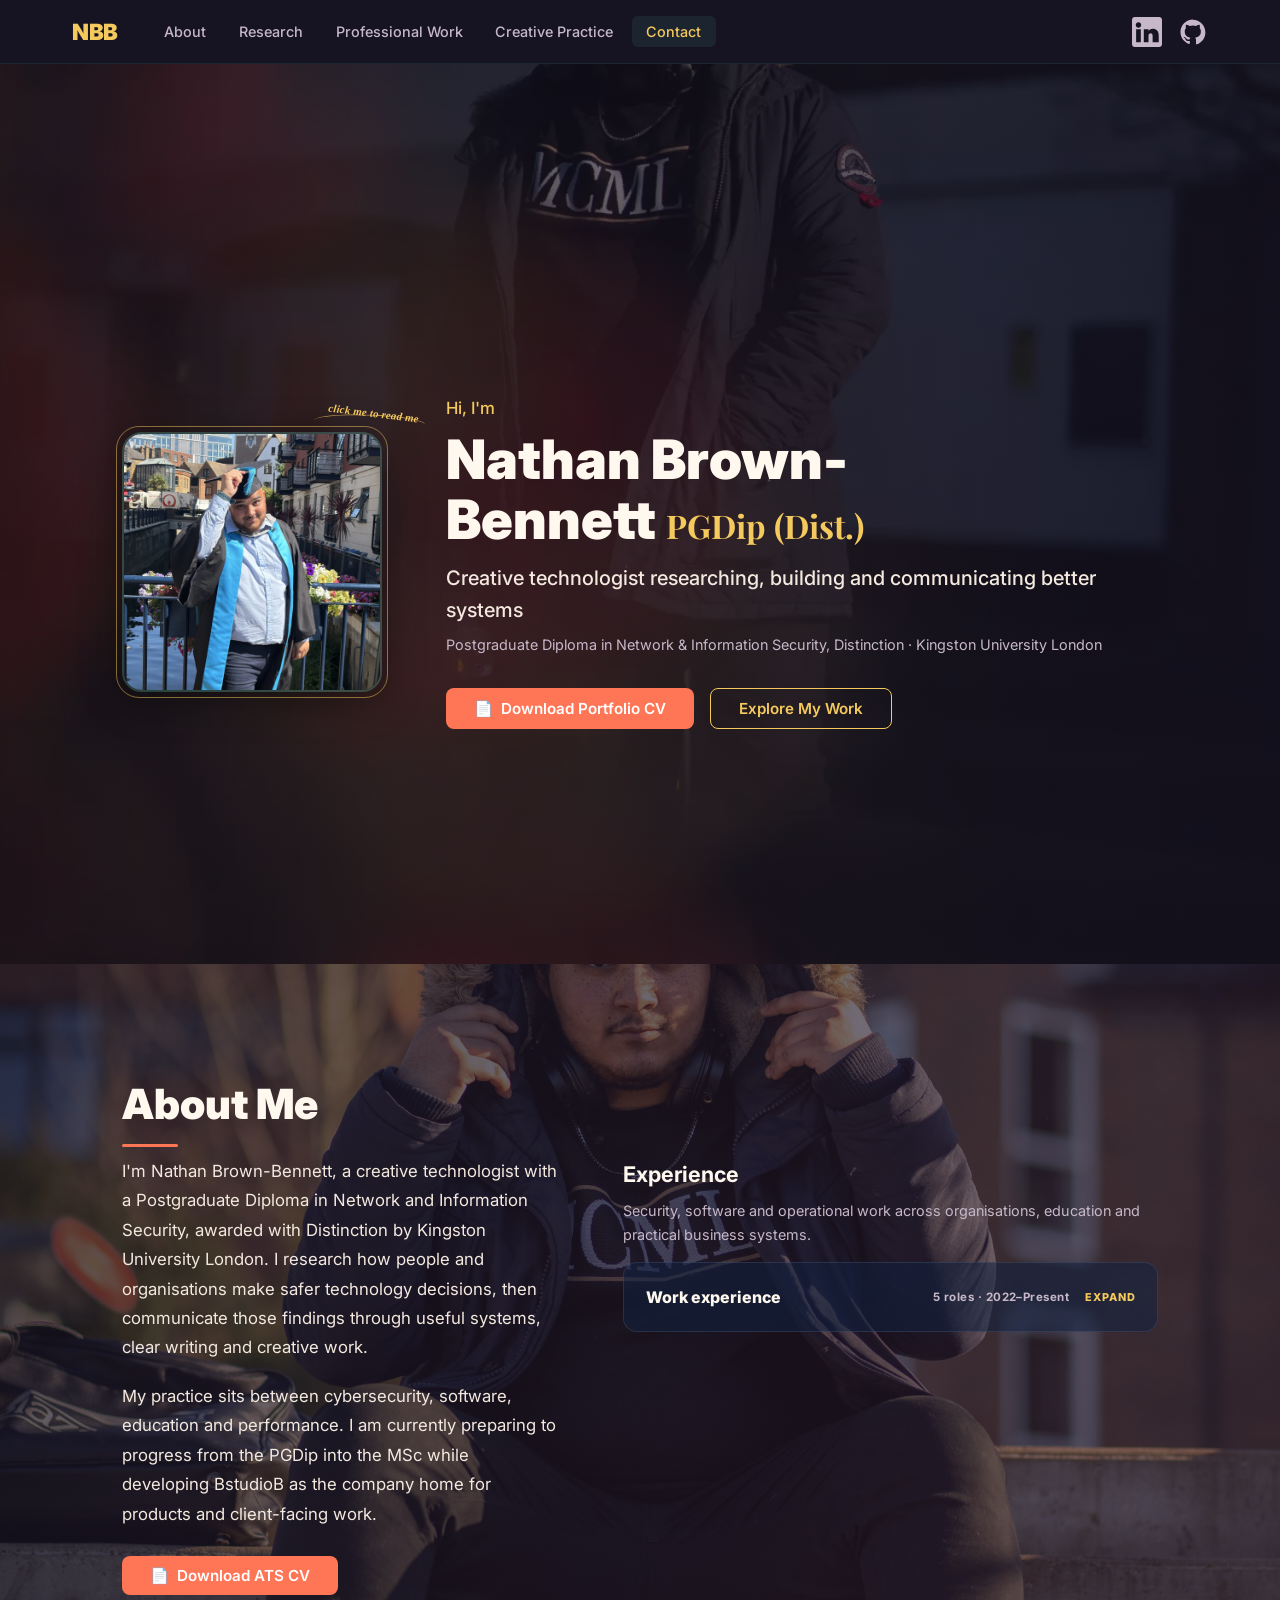
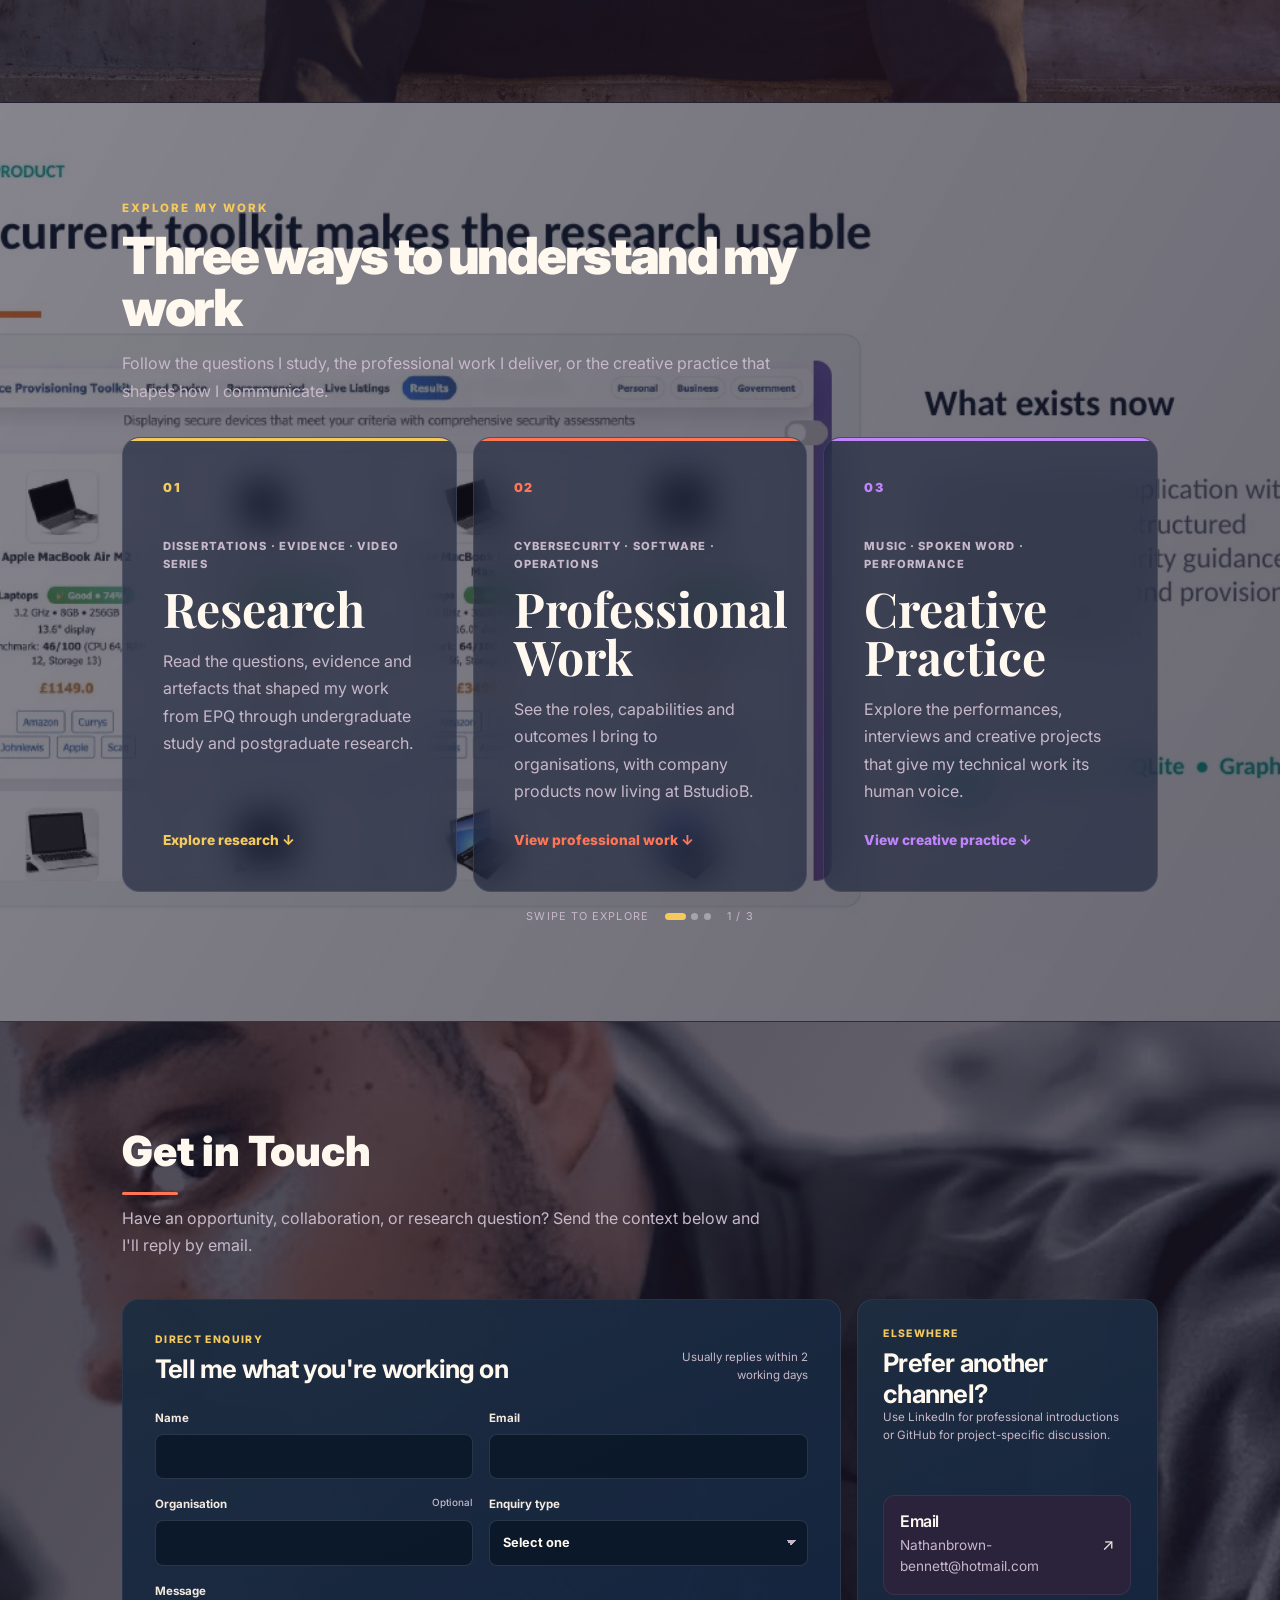
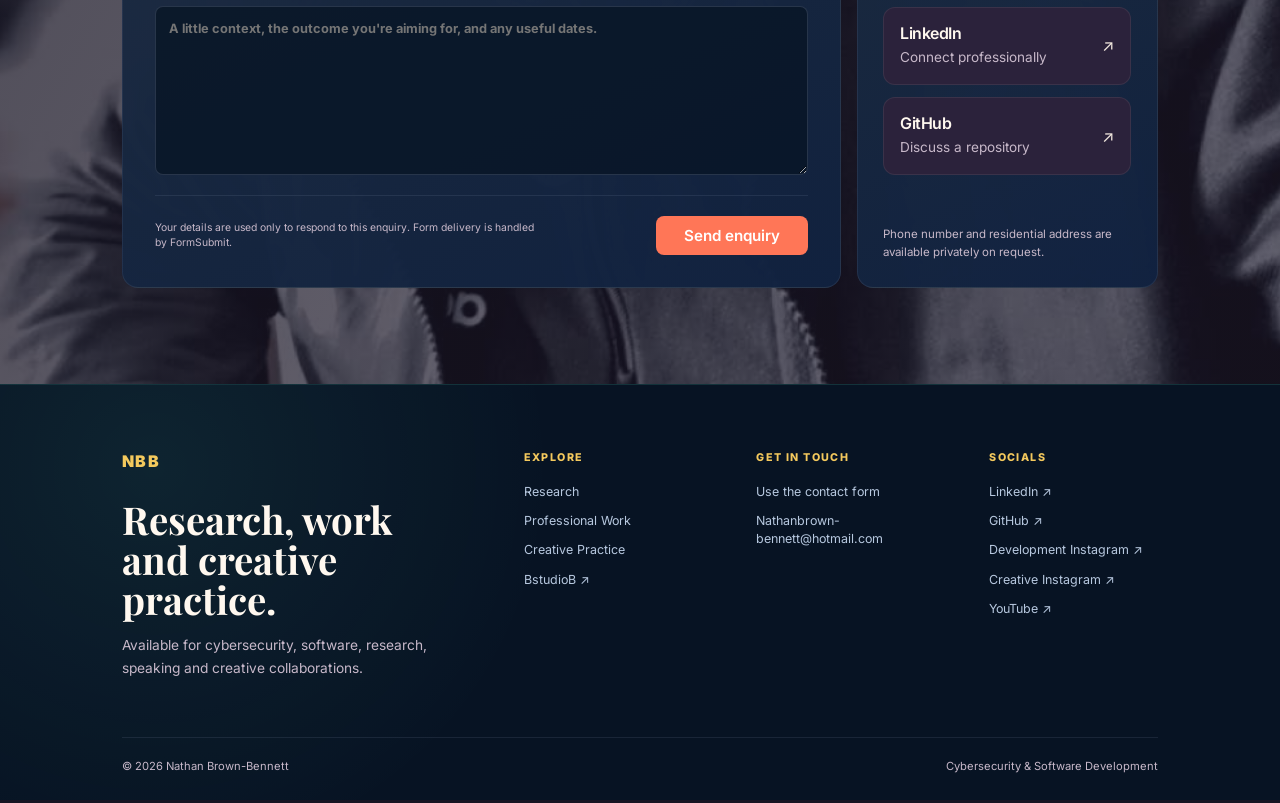
==== commit dff0d40e: "Refine hero about prompt styling" ====
--- a/index.html
+++ b/index.html
@@ -106,7 +106,7 @@
           <button class="hero-image-trigger" id="about-trigger" type="button" aria-label="Read about Nathan Brown-Bennett">
             <img src="assets/graduation/pgdip-distinction-portrait.webp" alt="Nathan Brown-Bennett at his Kingston University London graduation" class="hero-profile-pic" width="1200" height="1600" fetchpriority="high" decoding="async" />
           </button>
-          <span class="hero-image-note">click me to read me <span aria-hidden="true">↗</span></span>
+          <span class="hero-image-note">click me to read me</span>
         </div>
         <div class="hero-text fade-in">
           <p class="hero-greeting">Hi, I'm</p>
--- a/styles.css
+++ b/styles.css
@@ -676,7 +676,8 @@
 .hero-image-trigger { position:relative; display:block; padding:0; border:0; background:none; cursor:pointer; border-radius:1.25rem; }
 .hero-image-trigger:focus-visible { outline:3px solid var(--accent2); outline-offset:5px; }
 .hero-image-trigger:hover .hero-profile-pic { transform:scale(1.025) rotate(-1deg); }
-.hero-image-note { color:var(--accent2); font-size:.72rem; font-weight:800; letter-spacing:.08em; text-transform:uppercase; }
+.hero-image-note { position:absolute; top:-1.7rem; right:-2.3rem; z-index:2; color:var(--accent2); font-family:'Playfair Display',Georgia,serif; font-size:.68rem; font-style:italic; font-weight:700; letter-spacing:.02em; text-transform:lowercase; transform:rotate(7deg); white-space:nowrap; }
+.hero-image-note::after { content:''; position:absolute; left:-.8rem; right:-.45rem; bottom:-.55rem; height:1rem; border-top:1px solid rgba(244,201,93,.7); border-radius:50%; transform:rotate(-5deg); }
 .hero-image-trigger::after { content:''; position:absolute; inset:-.35rem; border:1px solid rgba(244,201,93,.5); border-radius:1.45rem; pointer-events:none; animation:hero-nudge 3.8s ease-in-out infinite; }
 @keyframes hero-nudge { 0%,70%,100% { transform:rotate(0); } 74% { transform:rotate(-1.5deg); } 78% { transform:rotate(1.5deg); } 82% { transform:rotate(-.8deg); } 86% { transform:rotate(0); } }
 .overlay-open { overflow:hidden; }
@@ -3495,7 +3496,7 @@
   .home-page .experience-disclosure { margin-top:.8rem; }
   .home-page .hero-content { gap:1.1rem; }
   .home-page .hero-profile-pic { width:132px; height:132px; }
-  .hero-image-note { font-size:.62rem; }
+  .hero-image-note { top:-1.4rem; right:-1rem; font-size:.58rem; }
   .home-page .hero-text h1 { font-size:clamp(2rem,10vw,3rem); }
   .home-page .hero-subtitle { font-size:1rem; }
   .home-page .hero-location { font-size:.84rem; }
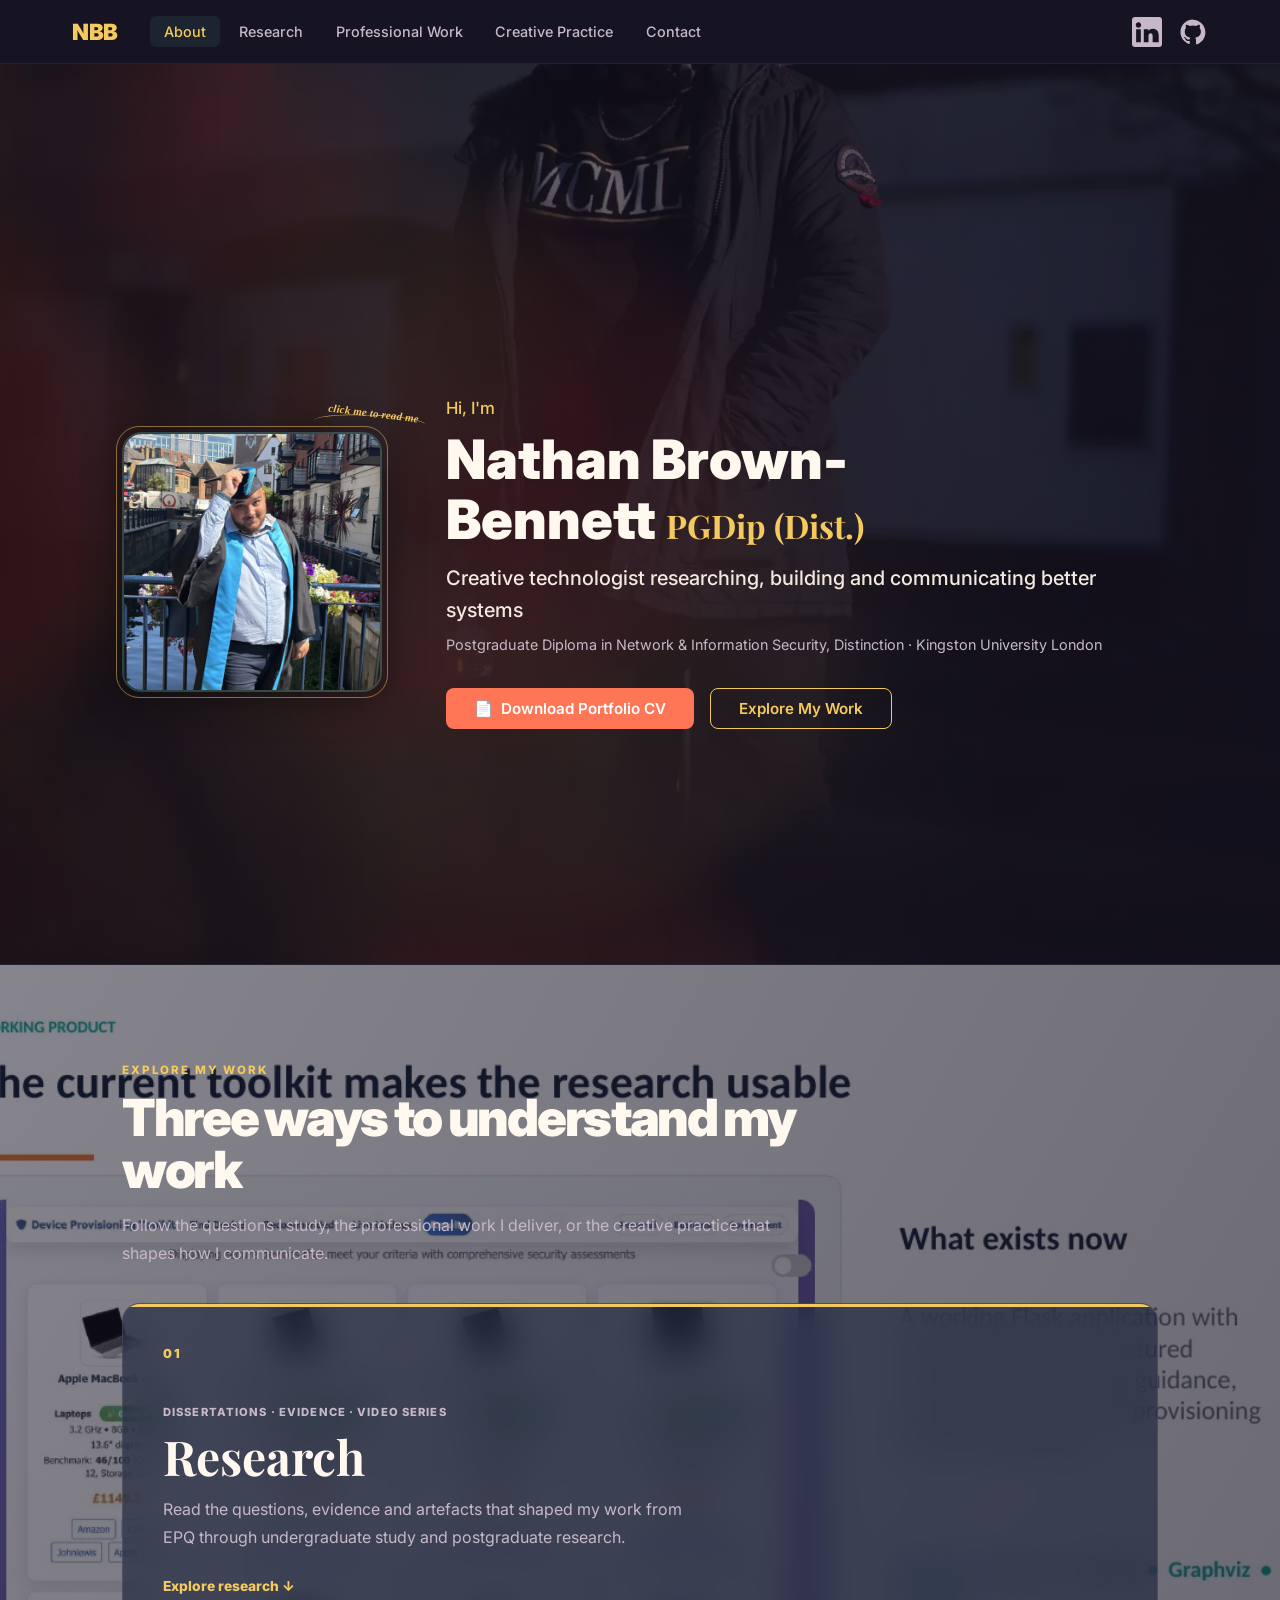
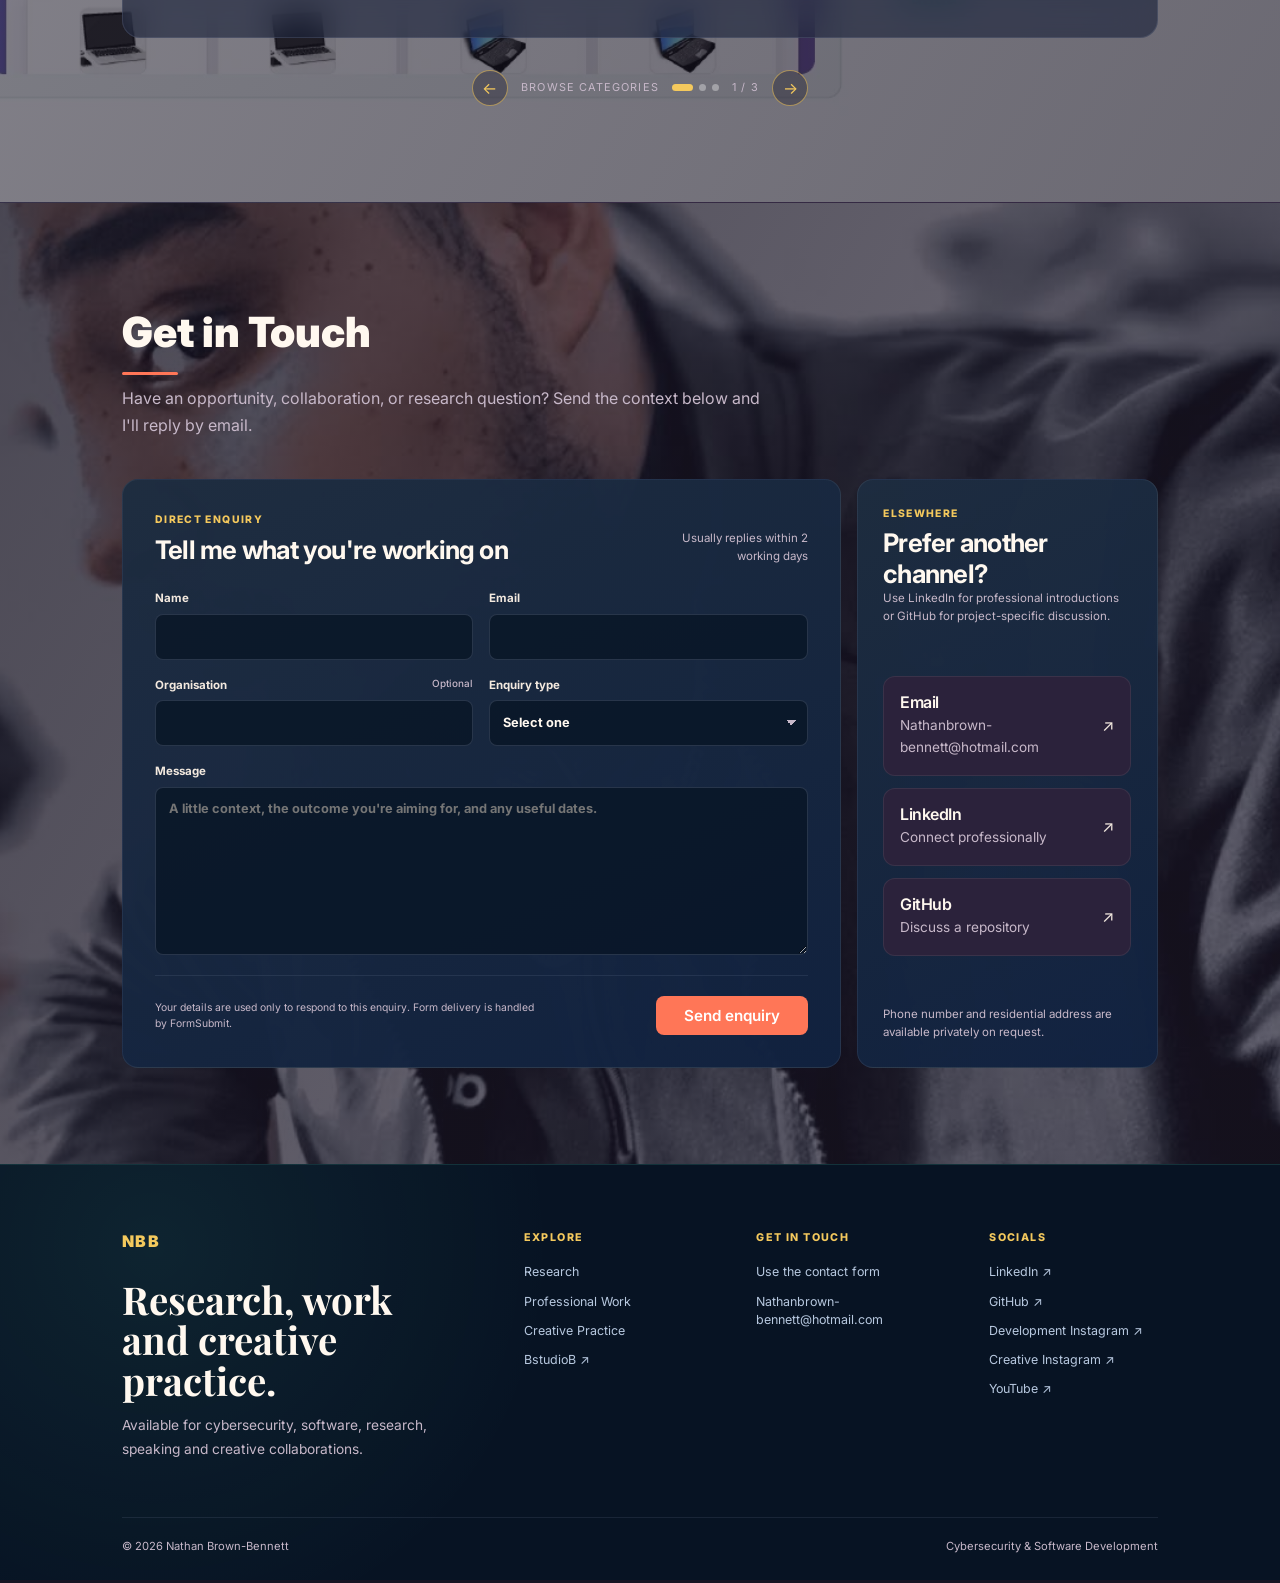
==== commit beaeba4c: "Refine portfolio carousels and streamline sections" ====
--- a/index.html
+++ b/index.html
@@ -39,7 +39,7 @@
   <link rel="preconnect" href="https://fonts.googleapis.com">
   <link rel="preconnect" href="https://fonts.gstatic.com" crossorigin>
   <link href="https://fonts.googleapis.com/css2?family=Inter:wght@400;500;600;700;900&amp;family=Playfair+Display:wght@700&amp;display=swap" rel="stylesheet">
-  <link rel="stylesheet" href="styles.css?v=footer-minimal-20260804">
+  <link rel="stylesheet" href="styles.css?v=carousel-refresh-20260804">
 </head>
 <body id="top" class="home-page">
   <canvas id="matrix-bg" aria-hidden="true"></canvas>
@@ -53,7 +53,7 @@
       <a href="#top" class="nav-logo" aria-label="Nathan Brown-Bennett — Home">NBB</a>
 
       <ul class="nav-links" id="nav-links" role="list">
-        <li><a href="#about">About</a></li>
+        <li><a href="#about-overlay" data-open-about>About</a></li>
         <li><a href="research.html">Research</a></li>
         <li><a href="professional-work.html">Professional Work</a></li>
         <li><a href="creative-practice.html">Creative Practice</a></li>
@@ -80,7 +80,7 @@
   <!-- Mobile Navigation -->
   <nav class="mobile-nav" id="mobile-nav" aria-label="Mobile navigation" aria-hidden="true">
     <ul role="list">
-      <li><a href="#about" class="mobile-nav-link">About</a></li>
+      <li><a href="#about-overlay" class="mobile-nav-link" data-open-about>About</a></li>
       <li><a href="research.html" class="mobile-nav-link">Research</a></li>
       <li><a href="professional-work.html" class="mobile-nav-link">Professional Work</a></li>
       <li><a href="creative-practice.html" class="mobile-nav-link">Creative Practice</a></li>
@@ -130,65 +130,47 @@
         <h2 id="about-overlay-title">Researcher, builder and creative technologist.</h2>
         <p>I'm Nathan Brown-Bennett, a creative technologist with a Postgraduate Diploma in Network and Information Security, awarded with Distinction by Kingston University London. I research how people and organisations make safer technology decisions, then communicate those findings through useful systems, clear writing and creative work.</p>
         <p>My practice sits between cybersecurity, software, education and performance. I am preparing to progress from the PGDip into the MSc while developing BstudioB as the company home for products and client-facing work.</p>
-        <a class="btn btn-primary" href="#about">View experience</a>
+        <div class="about-overlay-experience">
+          <h3>Experience</h3>
+          <p>Security, software and operational work across organisations, education and practical business systems.</p>
+          <details class="experience-disclosure">
+            <summary>
+              <span>Work experience</span>
+              <span class="experience-disclosure-meta">
+                <span class="experience-disclosure-count">5 roles · 2022–Present</span>
+                <span class="experience-disclosure-state">
+                  <span class="experience-state-closed">Expand</span>
+                  <span class="experience-state-open">Collapse</span>
+                </span>
+              </span>
+            </summary>
+            <div class="experience-list">
+              <article class="experience-item">
+                <div><time datetime="2025-07">Jul 2025–Present</time><span>Intermittent</span></div>
+                <div><h4>IT &amp; Administration Support</h4><p class="experience-company">GMT Electrical Services Ltd</p><p>Developed the company website and a working staff portal for timesheets, audit checks and job-card workflows, alongside email, invoicing, calls and operational coordination.</p></div>
+              </article>
+              <article class="experience-item">
+                <div><time datetime="2025-05">May–Jun 2025</time></div>
+                <div><h4>Project &amp; Creative Director, Trustee</h4><p class="experience-company">CERRF</p><p>Directed cybersecurity learning tools including Inspector and HackerGo, with responsibility across workshops, product storytelling, interface design and cross-platform delivery.</p></div>
+              </article>
+              <article class="experience-item">
+                <div><time datetime="2025-01">Jan–Mar 2025</time></div>
+                <div><h4>Student Mentor &amp; Teaching Assistant</h4><p class="experience-company">Kingston University London</p><p>Supported undergraduate labs in Splunk, Datadog, AI automation, cloud data systems and Linux-based technical work.</p></div>
+              </article>
+              <article class="experience-item">
+                <div><time>2023–2025</time></div>
+                <div><h4>Systems Engineer &amp; Data Analyst</h4><p class="experience-company">Lunarversal</p><p>Worked across monitoring, Salesforce automation, GitHub access and testing, API configuration, OAuth and token-based integrations.</p></div>
+              </article>
+              <article class="experience-item">
+                <div><time>2022–2023</time></div>
+                <div><h4>Security Engineer</h4><p class="experience-company">Xeyus Ltd</p><p>Delivered penetration-testing support, security consultancy and GDPR-focused technical work.</p></div>
+              </article>
+            </div>
+          </details>
+        </div>
+        <a class="btn btn-primary" href="professional-work.html">View experience</a>
       </div>
     </div>
-
-    <!-- ============================
-         About Section
-         ============================ -->
-    <section id="about" class="section">
-      <div class="container">
-        <h2 class="section-title fade-in">About Me</h2>
-        <div class="about-grid">
-          <div class="about-bio fade-in">
-            <p>I'm Nathan Brown-Bennett, a creative technologist with a Postgraduate Diploma in Network and Information Security, awarded with Distinction by Kingston University London. I research how people and organisations make safer technology decisions, then communicate those findings through useful systems, clear writing and creative work.</p>
-            <p>My practice sits between cybersecurity, software, education and performance. I am currently preparing to progress from the PGDip into the MSc while developing BstudioB as the company home for products and client-facing work.</p>
-            <a href="output/pdf/Nathan-Brown-Bennett-ATS-CV.pdf" download class="btn btn-primary about-cv-btn">
-              <span aria-hidden="true">📄</span> Download ATS CV
-            </a>
-          </div>
-          <div class="about-experience fade-in">
-            <h3>Experience</h3>
-            <p>Security, software and operational work across organisations, education and practical business systems.</p>
-            <details class="experience-disclosure">
-              <summary>
-                <span>Work experience</span>
-                <span class="experience-disclosure-meta">
-                  <span class="experience-disclosure-count">5 roles · 2022–Present</span>
-                  <span class="experience-disclosure-state">
-                    <span class="experience-state-closed">Expand</span>
-                    <span class="experience-state-open">Collapse</span>
-                  </span>
-                </span>
-              </summary>
-              <div class="experience-list">
-                <article class="experience-item fade-in">
-                  <div><time datetime="2025-07">Jul 2025–Present</time><span>Intermittent</span></div>
-                  <div><h4>IT &amp; Administration Support</h4><p class="experience-company">GMT Electrical Services Ltd</p><p>Developed the company website and a working staff portal for timesheets, audit checks and job-card workflows, alongside email, invoicing, calls and operational coordination.</p></div>
-                </article>
-                <article class="experience-item fade-in">
-                  <div><time datetime="2025-05">May–Jun 2025</time></div>
-                  <div><h4>Project &amp; Creative Director, Trustee</h4><p class="experience-company">CERRF</p><p>Directed cybersecurity learning tools including Inspector and HackerGo, with responsibility across workshops, product storytelling, interface design and cross-platform delivery.</p></div>
-                </article>
-                <article class="experience-item fade-in">
-                  <div><time datetime="2025-01">Jan–Mar 2025</time></div>
-                  <div><h4>Student Mentor &amp; Teaching Assistant</h4><p class="experience-company">Kingston University London</p><p>Supported undergraduate labs in Splunk, Datadog, AI automation, cloud data systems and Linux-based technical work.</p></div>
-                </article>
-                <article class="experience-item fade-in">
-                  <div><time>2023–2025</time></div>
-                  <div><h4>Systems Engineer &amp; Data Analyst</h4><p class="experience-company">Lunarversal</p><p>Worked across monitoring, Salesforce automation, GitHub access and testing, API configuration, OAuth and token-based integrations.</p></div>
-                </article>
-                <article class="experience-item fade-in">
-                  <div><time>2022–2023</time></div>
-                  <div><h4>Security Engineer</h4><p class="experience-company">Xeyus Ltd</p><p>Delivered penetration-testing support, security consultancy and GDPR-focused technical work.</p></div>
-                </article>
-              </div>
-            </details>
-          </div>
-        </div>
-      </div>
-    </section>
 
     <section class="section graduation-section" aria-labelledby="graduation-title">
       <div class="container">
@@ -243,7 +225,13 @@
             <span class="work-path-action">View creative practice <span aria-hidden="true">↓</span></span>
           </a>
         </div>
-        <div class="work-carousel-assist" aria-label="Work carousel position"><span class="work-carousel-label">Swipe to explore</span><div class="work-carousel-dots" role="tablist" aria-label="Choose work category"><button type="button" class="work-carousel-dot active" data-work-slide="0" role="tab" aria-label="Research" aria-selected="true"></button><button type="button" class="work-carousel-dot" data-work-slide="1" role="tab" aria-label="Professional Work" aria-selected="false"></button><button type="button" class="work-carousel-dot" data-work-slide="2" role="tab" aria-label="Creative Practice" aria-selected="false"></button></div><span class="work-carousel-count">1 / 3</span></div>
+        <div class="work-carousel-assist" aria-label="Work carousel position">
+          <button type="button" class="work-carousel-control" data-work-direction="prev" aria-label="Previous work category">←</button>
+          <span class="work-carousel-label">Browse categories</span>
+          <div class="work-carousel-dots" role="tablist" aria-label="Choose work category"><button type="button" class="work-carousel-dot active" data-work-slide="0" role="tab" aria-label="Research" aria-selected="true"></button><button type="button" class="work-carousel-dot" data-work-slide="1" role="tab" aria-label="Professional Work" aria-selected="false"></button><button type="button" class="work-carousel-dot" data-work-slide="2" role="tab" aria-label="Creative Practice" aria-selected="false"></button></div>
+          <span class="work-carousel-count">1 / 3</span>
+          <button type="button" class="work-carousel-control" data-work-direction="next" aria-label="Next work category">→</button>
+        </div>
       </div>
     </section>
 
--- a/styles.css
+++ b/styles.css
@@ -469,13 +469,17 @@
   background: linear-gradient(145deg, rgba(70, 39, 83, 0.96), rgba(30, 23, 45, 0.98));
 }
 .work-path { background:rgba(20,28,52,.58); backdrop-filter:blur(18px) saturate(1.25); -webkit-backdrop-filter:blur(18px) saturate(1.25); }
-.work-carousel-assist { display:flex; align-items:center; justify-content:center; gap:1rem; margin-top:1rem; color:var(--text-muted); font-size:.68rem; text-transform:uppercase; letter-spacing:.1em; }
+.work-carousel-assist { display:flex; align-items:center; justify-content:center; gap:.85rem; margin-top:1rem; color:var(--text-muted); font-size:.68rem; text-transform:uppercase; letter-spacing:.1em; }
+.work-carousel-control { display:inline-grid; place-items:center; width:2.25rem; height:2.25rem; border:1px solid rgba(244,201,93,.55); border-radius:50%; background:rgba(23,20,35,.34); color:var(--accent2); cursor:pointer; font:inherit; font-size:1rem; line-height:1; transition:background .2s ease,transform .2s ease,border-color .2s ease; }
+.work-carousel-control:hover,.work-carousel-control:focus-visible { background:rgba(244,201,93,.16); border-color:var(--accent2); transform:translateY(-2px); }
 .work-carousel-dots { display:flex; align-items:center; gap:.35rem; }
 .work-carousel-dot { width:.45rem; height:.45rem; padding:0; border:0; border-radius:50%; background:rgba(255,255,255,.35); cursor:pointer; }
 .work-carousel-dot.active { width:1.3rem; border-radius:999px; background:var(--accent2); }
 body.home-page #work.work-slide-0::before { background-image:linear-gradient(120deg,rgba(23,20,35,.52),rgba(23,20,35,.64)),url('assets/research/undergraduate-product-evidence.webp'); }
 body.home-page #work.work-slide-1::before { background-image:linear-gradient(120deg,rgba(23,20,35,.54),rgba(72,39,52,.58)),url('assets/Background_Images/standing.webp'); }
 body.home-page #work.work-slide-2::before { background-image:linear-gradient(120deg,rgba(23,20,35,.42),rgba(72,39,52,.56)),url('assets/Background_Images/performance.JPG'); }
+body.home-page #work::before { transition:opacity .42s ease,background-image .42s ease; }
+body.home-page #work.work-bg-changing::before { opacity:0; }
 
 .work-path:hover {
   border-color: var(--path-accent);
@@ -681,13 +685,16 @@
 .hero-image-trigger::after { content:''; position:absolute; inset:-.35rem; border:1px solid rgba(244,201,93,.5); border-radius:1.45rem; pointer-events:none; animation:hero-nudge 3.8s ease-in-out infinite; }
 @keyframes hero-nudge { 0%,70%,100% { transform:rotate(0); } 74% { transform:rotate(-1.5deg); } 78% { transform:rotate(1.5deg); } 82% { transform:rotate(-.8deg); } 86% { transform:rotate(0); } }
 .overlay-open { overflow:hidden; }
-.about-overlay { position:fixed; inset:0; z-index:1150; display:grid; place-items:center; padding:1.25rem; background:rgba(12,10,20,.78); backdrop-filter:blur(18px); opacity:0; pointer-events:none; transition:opacity .25s ease; }
+.about-overlay { position:fixed; inset:0; z-index:1150; display:grid; place-items:center; padding:1.25rem; background:linear-gradient(120deg,rgba(23,20,35,.7),rgba(49,30,47,.58)),url('assets/Background_Images/stairs.jpg') center/cover; backdrop-filter:blur(10px); opacity:0; pointer-events:none; transition:opacity .25s ease; }
 .about-overlay.open { opacity:1; pointer-events:auto; }
-.about-overlay-card { position:relative; width:min(680px,100%); max-height:min(80svh,720px); overflow:auto; padding:clamp(1.5rem,5vw,3rem); border:1px solid rgba(244,201,93,.42); border-radius:1.5rem; background:linear-gradient(145deg,rgba(43,30,57,.92),rgba(21,19,34,.94)); box-shadow:0 30px 100px rgba(0,0,0,.45); transform:translateY(1rem) scale(.98); transition:transform .3s ease; }
+.about-overlay-card { position:relative; width:min(680px,100%); max-height:min(80svh,720px); overflow:auto; padding:clamp(1.5rem,5vw,3rem); border:1px solid rgba(244,201,93,.5); border-radius:1.5rem; background:rgba(23,20,35,.6); backdrop-filter:blur(18px) saturate(1.2); -webkit-backdrop-filter:blur(18px) saturate(1.2); box-shadow:0 30px 100px rgba(0,0,0,.45); transform:translateY(1rem) scale(.98); transition:transform .3s ease; }
 .about-overlay.open .about-overlay-card { transform:none; }
 .about-overlay-card h2 { max-width:15ch; margin:.5rem 0 1rem; color:var(--white); font-family:'Playfair Display',Georgia,serif; font-size:clamp(1.8rem,4vw,3rem); line-height:1.05; }
 .about-overlay-card p:not(.projects-eyebrow) { max-width:58ch; color:var(--text-muted); line-height:1.7; }
 .about-overlay-card .btn { margin-top:1.2rem; }
+.about-overlay-experience { margin-top:1.5rem; }
+.about-overlay-experience > h3 { color:var(--white); font-size:1.35rem; margin:0 0 .45rem; }
+.about-overlay-experience > p { color:var(--text-muted); font-size:.9rem; line-height:1.65; margin:0 0 1rem; }
 .about-overlay-close { position:absolute; top:.8rem; right:1rem; width:2.4rem; height:2.4rem; border:1px solid rgba(244,201,93,.45); border-radius:50%; background:transparent; color:var(--white); cursor:pointer; font-size:1.5rem; line-height:1; }
 
 .hero-text {
@@ -1561,7 +1568,7 @@
   display: grid;
   gap: 3rem;
   grid-template-columns: minmax(0, 1.2fr) minmax(280px, 0.8fr);
-  margin-bottom: 2.5rem;
+  margin-bottom: 1.35rem;
 }
 
 .research-intro {
@@ -1579,7 +1586,7 @@
   display: grid;
   gap: 0;
   grid-template-columns: minmax(0, 1.08fr) minmax(380px, 0.92fr);
-  min-height: 610px;
+  min-height: clamp(470px, calc(100svh - 390px), 570px);
   overflow: hidden;
 }
 
@@ -1646,7 +1653,7 @@
   background:
     linear-gradient(145deg, rgba(100, 255, 218, 0.08), transparent 60%),
     #061323;
-  min-height: 610px;
+  min-height: inherit;
   overflow: hidden;
   padding: clamp(1.5rem, 4vw, 3.5rem);
   position: relative;
@@ -1695,7 +1702,7 @@
 
 .research-copy {
   align-self: center;
-  padding: clamp(2rem, 4vw, 4rem);
+  padding: clamp(1.35rem, 3vw, 2.5rem);
 }
 
 .research-meta {
@@ -1725,23 +1732,23 @@
 .research-copy h3 {
   color: var(--white);
   font-family: 'Playfair Display', serif;
-  font-size: clamp(2rem, 3.4vw, 3.4rem);
+  font-size: clamp(1.75rem, 2.8vw, 2.8rem);
   line-height: 1.04;
-  margin: 0 0 1.4rem;
+  margin: 0 0 0.8rem;
 }
 
 .research-lede {
   color: var(--text);
   font-size: 0.96rem;
-  line-height: 1.75;
-  margin: 0 0 1.5rem;
+  line-height: 1.55;
+  margin: 0 0 1rem;
 }
 
 .research-topics {
   display: flex;
   flex-wrap: wrap;
   gap: 0.55rem;
-  margin-bottom: 1.8rem;
+  margin-bottom: 1.1rem;
 }
 
 .research-topics span {
@@ -3454,8 +3461,8 @@
 .home-page #about,.home-page #work { min-height:82svh; display:grid; align-items:center; }
 .home-page #contact { min-height:68svh; }
 .home-page .graduation-section { display:none; }
-.home-page .work-paths { grid-template-columns:repeat(3,minmax(0,1fr)); }
-.home-page .work-path { min-height:260px; }
+.home-page .work-paths { display:flex; width:100%; max-width:100%; overflow:hidden; scroll-snap-type:x mandatory; gap:0; padding:.25rem 0 1rem; scroll-behavior:smooth; }
+.home-page .work-path { flex:0 0 100%; width:100%; min-width:0; min-height:260px; scroll-snap-align:start; }
 .hero-text h1 { text-wrap:balance; }
 .hero-actions { flex-wrap:wrap; }
 .btn-primary { background:var(--accent); }
@@ -3474,8 +3481,17 @@
 .research-carousel,.professional-carousel { position:relative; overflow:hidden; }
 .research-carousel-track,.professional-timeline { display:flex; transition:transform .5s cubic-bezier(.22,.61,.36,1); will-change:transform; }
 .research-carousel .research-feature { flex:0 0 100%; }
+@media (min-width:701px) { .research-carousel .research-visuals { min-height:inherit; } }
 .professional-carousel .professional-timeline { margin-top:0; }
 .professional-carousel .professional-role { flex:0 0 100%; min-height:17rem; align-items:start; }
+.professional-carousel { isolation:isolate; border-radius:1.25rem; padding:1rem 1.5rem 1.25rem; }
+.professional-carousel::before { content:''; position:absolute; inset:0; z-index:-1; border:1px solid rgba(244,201,93,.2); border-radius:inherit; background-position:center; background-size:cover; opacity:.42; transition:background-image .45s ease,opacity .3s ease; }
+.professional-carousel.professional-slide-0::before { background-image:linear-gradient(110deg,rgba(23,20,35,.82),rgba(31,51,72,.68)),url('assets/Background_Images/standing.webp'); }
+.professional-carousel.professional-slide-1::before { background-image:linear-gradient(110deg,rgba(23,20,35,.78),rgba(80,44,61,.64)),url('assets/Background_Images/gradwall.jpg'); }
+.professional-carousel.professional-slide-2::before { background-image:linear-gradient(110deg,rgba(23,20,35,.8),rgba(48,57,91,.62)),url('assets/Background_Images/5thfloor.jpg'); }
+.professional-carousel.professional-slide-3::before { background-image:linear-gradient(110deg,rgba(23,20,35,.8),rgba(21,63,67,.62)),url('assets/Background_Images/bench.webp'); }
+.professional-carousel.professional-slide-4::before { background-image:linear-gradient(110deg,rgba(23,20,35,.84),rgba(57,42,68,.6)),url('assets/Background_Images/bw.JPG'); }
+.professional-carousel.professional-slide-5::before { background-image:linear-gradient(110deg,rgba(23,20,35,.8),rgba(73,44,51,.64)),url('assets/Background_Images/performance.JPG'); }
 .research-carousel-controls,.professional-carousel-controls { display:flex; align-items:center; justify-content:center; gap:1.25rem; margin-top:1rem; }
 .carousel-control { width:2.6rem; height:2.6rem; border:1px solid var(--accent2); border-radius:50%; background:rgba(244,201,93,.08); color:var(--accent2); cursor:pointer; font:inherit; font-size:1.15rem; transition:background .2s ease,transform .2s ease; }
 .carousel-control:hover { background:rgba(244,201,93,.2); transform:translateY(-2px); }
@@ -3500,9 +3516,9 @@
   .home-page .hero-text h1 { font-size:clamp(2rem,10vw,3rem); }
   .home-page .hero-subtitle { font-size:1rem; }
   .home-page .hero-location { font-size:.84rem; }
-  .home-page .work-paths { display:flex; width:100%; max-width:100%; overflow-x:auto; scroll-snap-type:x mandatory; gap:0; padding:.25rem 0 1rem; scrollbar-width:none; scroll-padding-inline:0; }
+  .home-page .work-paths { overflow-x:auto; scrollbar-width:none; scroll-padding-inline:0; }
   .home-page .work-paths::-webkit-scrollbar { display:none; }
-  .home-page .work-path { flex:0 0 100%; width:100%; min-width:0; min-height:230px; scroll-snap-align:start; }
+  .home-page .work-path { min-height:230px; }
   .home-page .work-carousel-assist { justify-content:space-between; margin-top:.2rem; }
   .home-page .work-directory-heading,.home-page .work-directory-heading h2,.home-page .work-directory-heading > p { width:100%; max-width:100%; min-width:0; overflow-wrap:anywhere; }
   .home-page .work-directory-heading h2 { display:block; width:100%; max-width:100%; font-size:clamp(1.8rem,8vw,2.7rem); line-height:1.08; text-wrap:pretty; white-space:normal !important; }
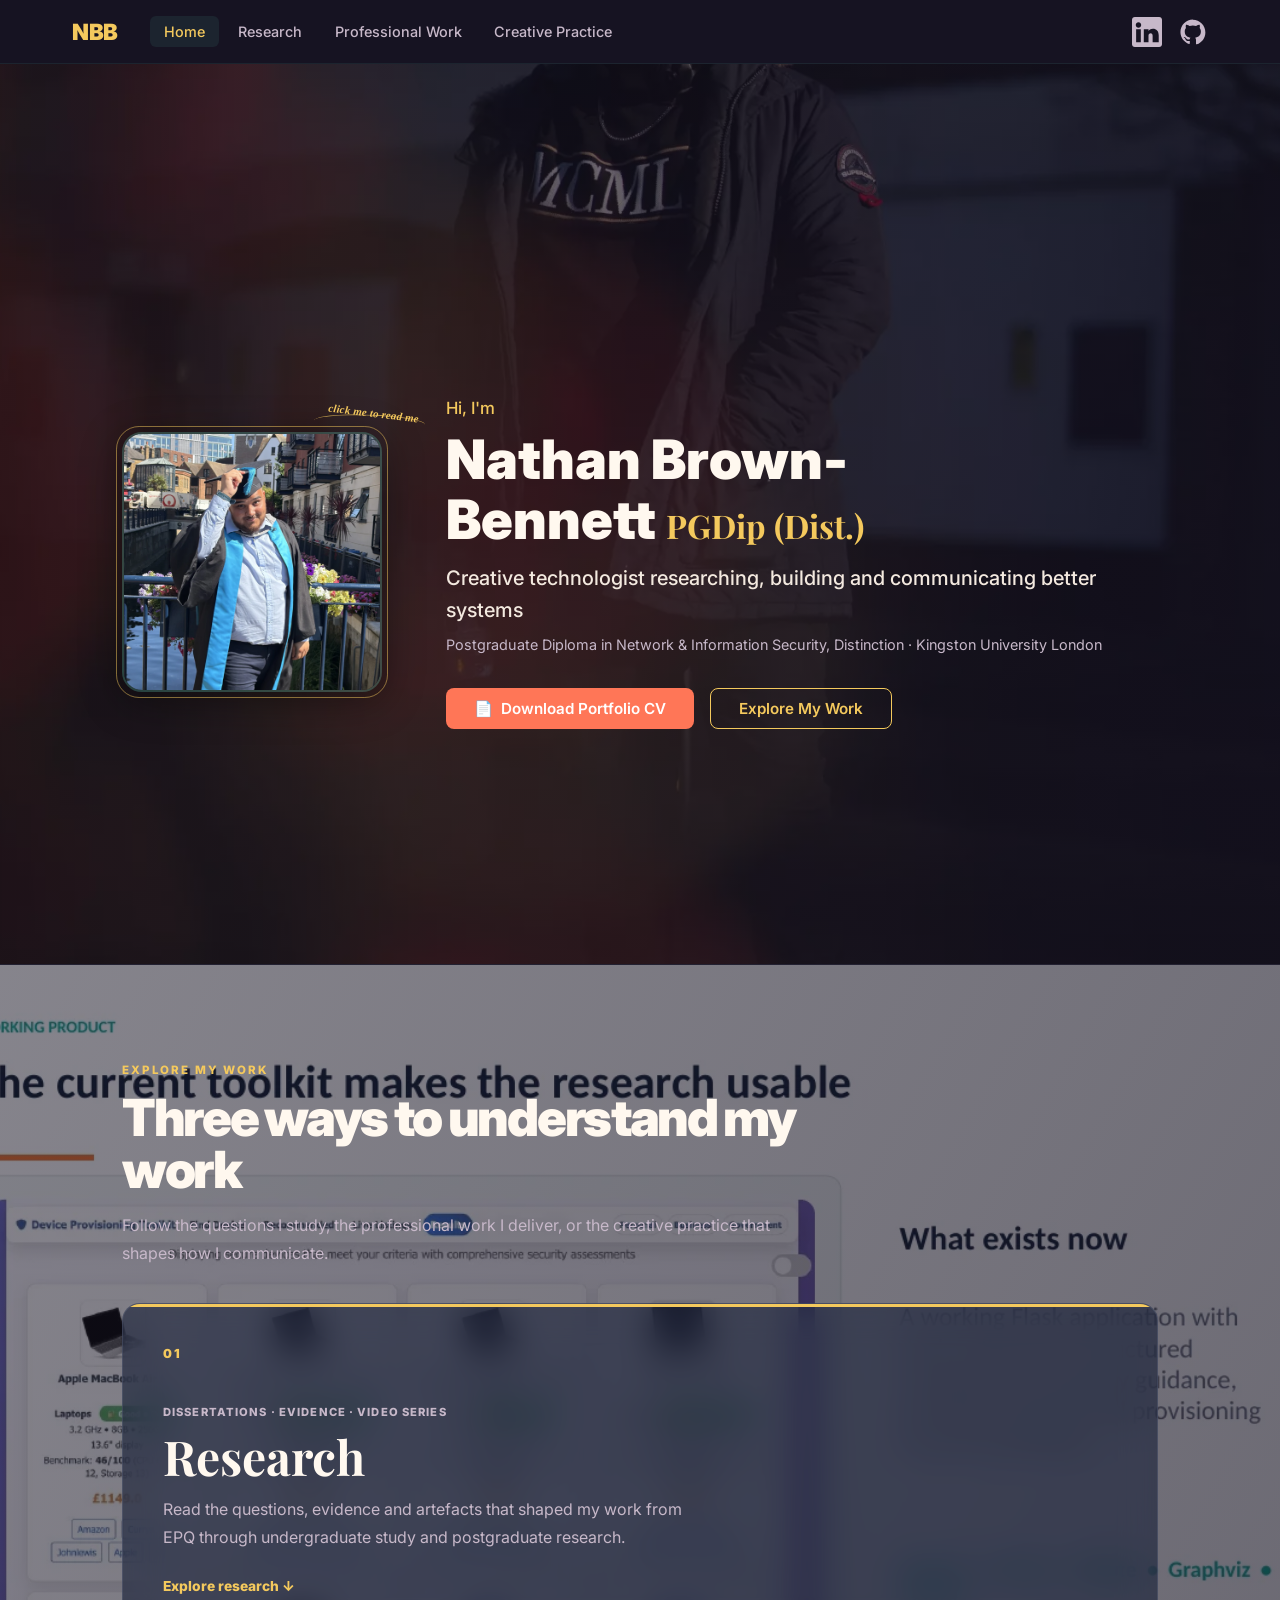
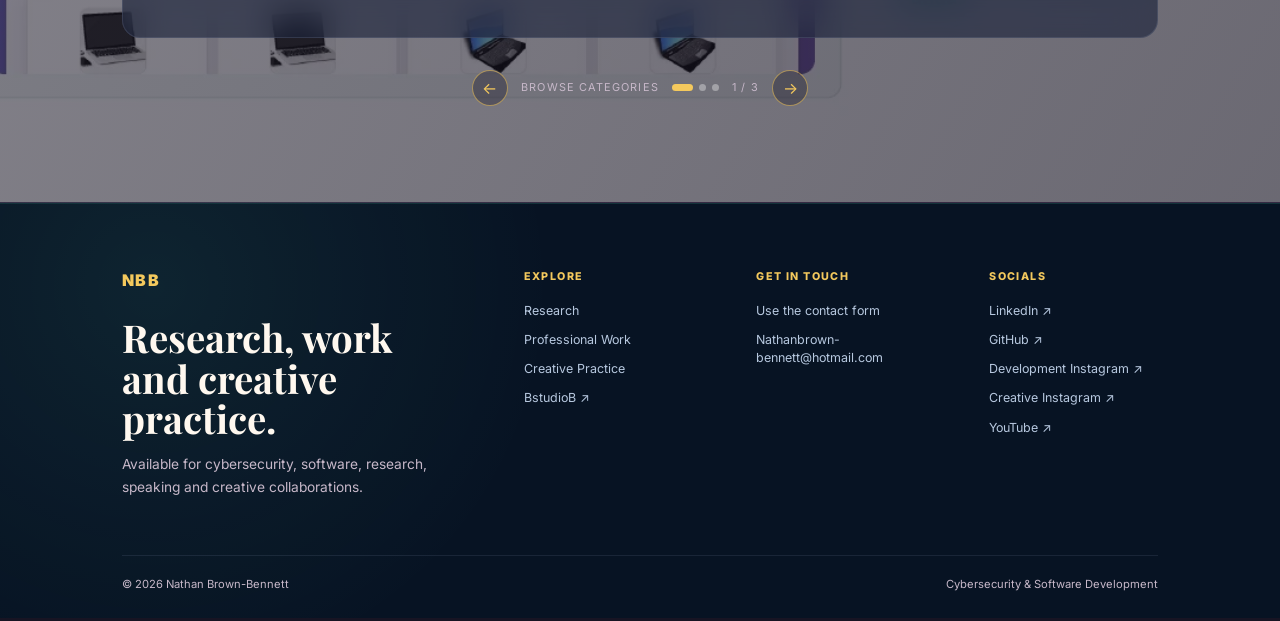
==== commit 16b5a793: "Move contact into overlay and simplify navigation" ====
--- a/index.html
+++ b/index.html
@@ -39,7 +39,7 @@
   <link rel="preconnect" href="https://fonts.googleapis.com">
   <link rel="preconnect" href="https://fonts.gstatic.com" crossorigin>
   <link href="https://fonts.googleapis.com/css2?family=Inter:wght@400;500;600;700;900&amp;family=Playfair+Display:wght@700&amp;display=swap" rel="stylesheet">
-  <link rel="stylesheet" href="styles.css?v=carousel-refresh-20260804">
+  <link rel="stylesheet" href="styles.css?v=overlay-refresh-20260804">
 </head>
 <body id="top" class="home-page">
   <canvas id="matrix-bg" aria-hidden="true"></canvas>
@@ -53,11 +53,10 @@
       <a href="#top" class="nav-logo" aria-label="Nathan Brown-Bennett — Home">NBB</a>
 
       <ul class="nav-links" id="nav-links" role="list">
-        <li><a href="#about-overlay" data-open-about>About</a></li>
+        <li><a href="#top">Home</a></li>
         <li><a href="research.html">Research</a></li>
         <li><a href="professional-work.html">Professional Work</a></li>
         <li><a href="creative-practice.html">Creative Practice</a></li>
-        <li><a href="#contact">Contact</a></li>
       </ul>
 
       <div class="nav-social">
@@ -80,11 +79,10 @@
   <!-- Mobile Navigation -->
   <nav class="mobile-nav" id="mobile-nav" aria-label="Mobile navigation" aria-hidden="true">
     <ul role="list">
-      <li><a href="#about-overlay" class="mobile-nav-link" data-open-about>About</a></li>
+      <li><a href="#top" class="mobile-nav-link">Home</a></li>
       <li><a href="research.html" class="mobile-nav-link">Research</a></li>
       <li><a href="professional-work.html" class="mobile-nav-link">Professional Work</a></li>
       <li><a href="creative-practice.html" class="mobile-nav-link">Creative Practice</a></li>
-      <li><a href="#contact" class="mobile-nav-link">Contact</a></li>
     </ul>
     <div class="mobile-nav-social">
       <a href="https://www.linkedin.com/in/nathanbrown-bennett/" target="_blank" rel="noopener" class="nav-icon-link" aria-label="LinkedIn">
@@ -461,17 +459,19 @@
     <!-- ============================
          Contact Section
          ============================ -->
-    <section id="contact" class="section section-alt">
+    <div class="contact-overlay" id="contact-overlay" role="dialog" aria-modal="true" aria-labelledby="contact-overlay-title" aria-hidden="true">
+      <div class="contact-overlay-card">
+        <button class="contact-overlay-close" id="contact-overlay-close" type="button" aria-label="Close contact form">×</button>
       <div class="container">
-        <h2 class="section-title fade-in">Get in Touch</h2>
+        <h2 class="section-title fade-in" id="contact-overlay-title">Get in Touch</h2>
         <p class="section-subtitle fade-in">Have an opportunity, collaboration, or research question? Send the context below and I'll reply by email.</p>
 
         <div class="contact-layout">
           <form class="contact-form fade-in" action="https://formsubmit.co/Nathanbrown-bennett@hotmail.com" method="POST">
             <input type="hidden" name="_subject" value="New portfolio enquiry">
             <input type="hidden" name="_template" value="table">
-            <input type="hidden" name="_next" value="https://nathanbrownbennett.github.io/NathanBrown-Bennett/?sent=1#contact">
-            <input type="hidden" name="_url" value="https://nathanbrownbennett.github.io/NathanBrown-Bennett/#contact">
+            <input type="hidden" name="_next" value="https://nathanbrownbennett.github.io/NathanBrown-Bennett/?sent=1#contact-overlay">
+            <input type="hidden" name="_url" value="https://nathanbrownbennett.github.io/NathanBrown-Bennett/#contact-overlay">
             <div class="contact-honeypot" aria-hidden="true">
               <label for="contact-company-site">Leave this field empty</label>
               <input id="contact-company-site" type="text" name="_honey" tabindex="-1" autocomplete="off">
@@ -558,7 +558,8 @@
           </aside>
         </div>
       </div>
-    </section>
+      </div>
+    </div>
   </main>
 
   <footer class="site-footer">
@@ -578,7 +579,7 @@
         </div>
         <div class="footer-column">
           <p class="footer-label">Get in touch</p>
-          <a href="#contact">Use the contact form</a>
+          <a href="#contact-overlay" data-open-contact>Use the contact form</a>
           <a href="mailto:Nathanbrown-bennett@hotmail.com">Nathanbrown-bennett@hotmail.com</a>
         </div>
         <div class="footer-column footer-socials">
--- a/styles.css
+++ b/styles.css
@@ -696,6 +696,13 @@
 .about-overlay-experience > h3 { color:var(--white); font-size:1.35rem; margin:0 0 .45rem; }
 .about-overlay-experience > p { color:var(--text-muted); font-size:.9rem; line-height:1.65; margin:0 0 1rem; }
 .about-overlay-close { position:absolute; top:.8rem; right:1rem; width:2.4rem; height:2.4rem; border:1px solid rgba(244,201,93,.45); border-radius:50%; background:transparent; color:var(--white); cursor:pointer; font-size:1.5rem; line-height:1; }
+.contact-overlay { position:fixed; inset:0; z-index:1150; display:grid; place-items:center; padding:1.25rem; background:linear-gradient(120deg,rgba(23,20,35,.72),rgba(49,30,47,.62)),url('assets/Background_Images/bw.JPG') center/cover; backdrop-filter:blur(10px); opacity:0; pointer-events:none; transition:opacity .25s ease; }
+.contact-overlay.open { opacity:1; pointer-events:auto; }
+.contact-overlay-card { position:relative; width:min(980px,100%); max-height:min(88svh,820px); overflow:auto; padding:clamp(1.25rem,4vw,2.5rem); border:1px solid rgba(244,201,93,.45); border-radius:1.5rem; background:rgba(15,22,41,.72); backdrop-filter:blur(18px) saturate(1.2); -webkit-backdrop-filter:blur(18px) saturate(1.2); box-shadow:0 30px 100px rgba(0,0,0,.45); transform:translateY(1rem) scale(.98); transition:transform .3s ease; }
+.contact-overlay.open .contact-overlay-card { transform:none; }
+.contact-overlay-card .section-subtitle { max-width:58ch; }
+.contact-overlay-close { position:absolute; top:.8rem; right:1rem; z-index:2; width:2.4rem; height:2.4rem; border:1px solid rgba(244,201,93,.45); border-radius:50%; background:rgba(23,20,35,.4); color:var(--white); cursor:pointer; font-size:1.5rem; line-height:1; }
+.contact-overlay-card .contact-layout { margin-top:1.25rem; }
 
 .hero-text {
   flex: 1;
@@ -3434,6 +3441,14 @@
   .recent-project-card:hover .recent-project-media img {
     transform: none;
   }
+}
+
+/* Keep the mobile footer intentionally compact: copyright only. */
+@media (max-width:700px) {
+  .site-footer .footer-intro,
+  .site-footer .footer-column { display:none !important; }
+  .site-footer .footer-bottom { display:flex !important; align-items:center; justify-content:center; flex-direction:column; gap:.2rem; margin:0; padding-top:0; text-align:center; }
+  .site-footer .footer-bottom p { display:block !important; font-size:.66rem; line-height:1.2; margin:0; }
 }
 
 /* ============================================================
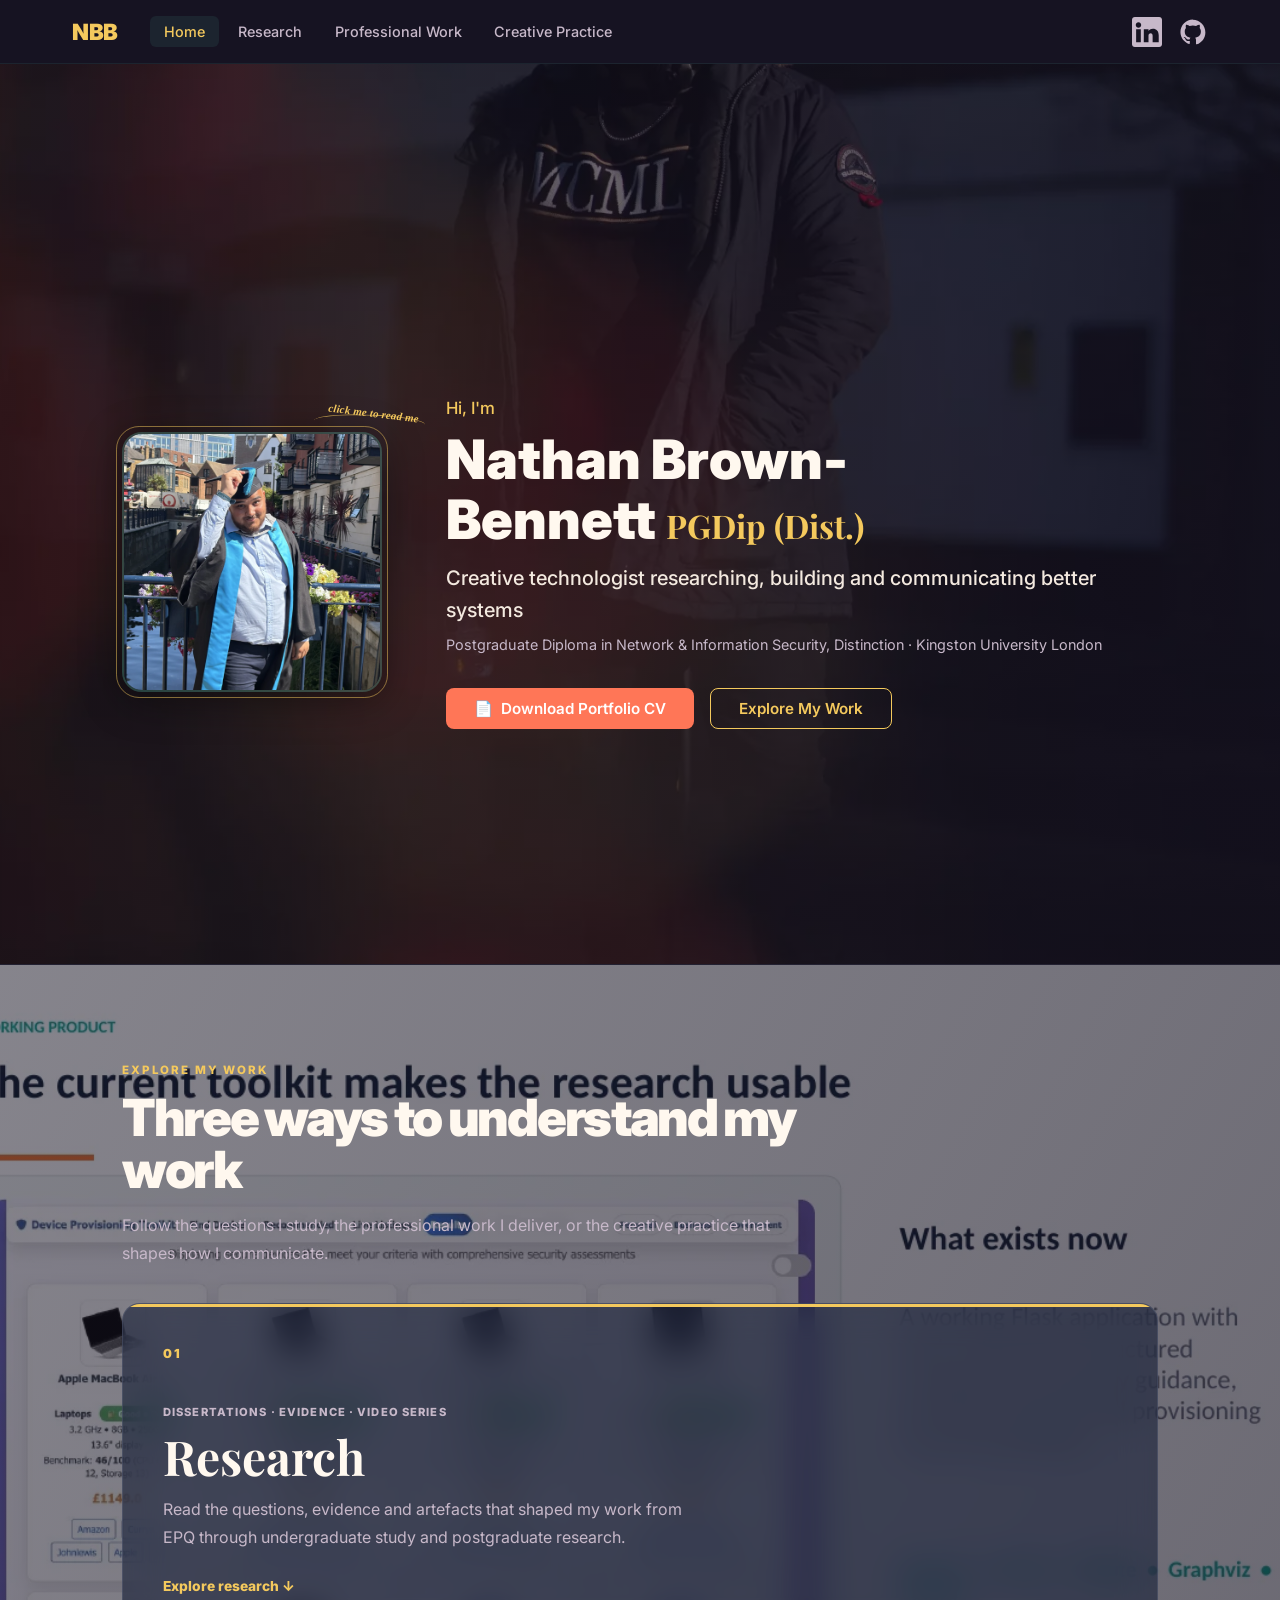
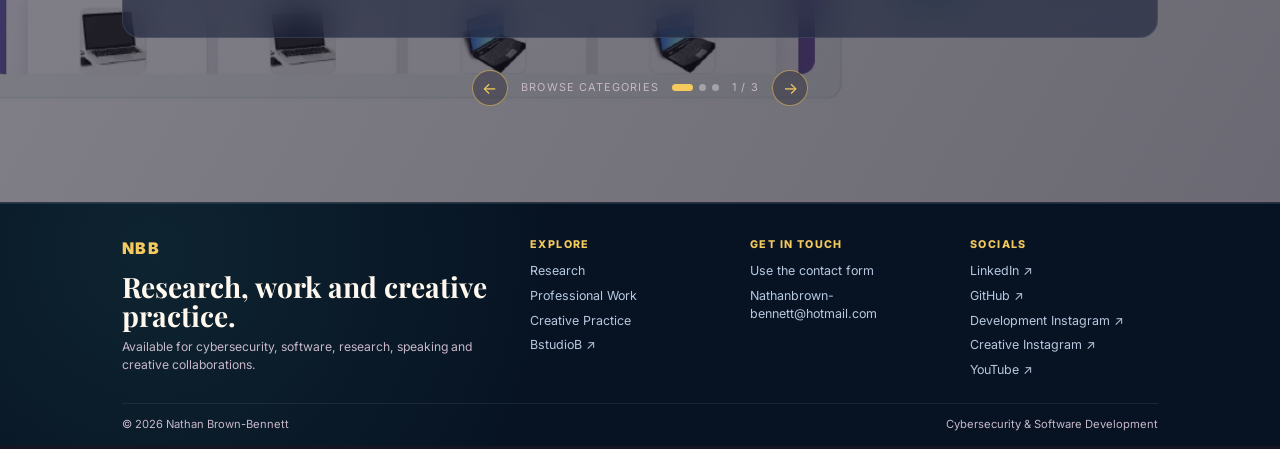
==== commit dfa8651b: "Compact desktop footer layout" ====
--- a/index.html
+++ b/index.html
@@ -39,7 +39,7 @@
   <link rel="preconnect" href="https://fonts.googleapis.com">
   <link rel="preconnect" href="https://fonts.gstatic.com" crossorigin>
   <link href="https://fonts.googleapis.com/css2?family=Inter:wght@400;500;600;700;900&amp;family=Playfair+Display:wght@700&amp;display=swap" rel="stylesheet">
-  <link rel="stylesheet" href="styles.css?v=overlay-refresh-20260804">
+  <link rel="stylesheet" href="styles.css?v=footer-compact-20260804">
 </head>
 <body id="top" class="home-page">
   <canvas id="matrix-bg" aria-hidden="true"></canvas>
--- a/styles.css
+++ b/styles.css
@@ -2271,6 +2271,17 @@
   justify-content: space-between;
   margin-top: 3.5rem;
   padding-top: 1.25rem;
+}
+
+@media (min-width:1025px) {
+  .site-footer { padding:2rem 0 .75rem; }
+  .footer-grid { gap:2rem; }
+  .footer-logo { margin-bottom:.65rem; }
+  .footer-intro h2 { font-size:clamp(1.55rem,2.2vw,2.05rem); line-height:1.05; margin-bottom:.45rem; }
+  .footer-intro p { font-size:.76rem; line-height:1.45; }
+  .footer-column { gap:.42rem; }
+  .footer-label { margin-bottom:.15rem; }
+  .footer-bottom { margin-top:1.5rem; padding-top:.75rem; }
 }
 
 /* ============================================================
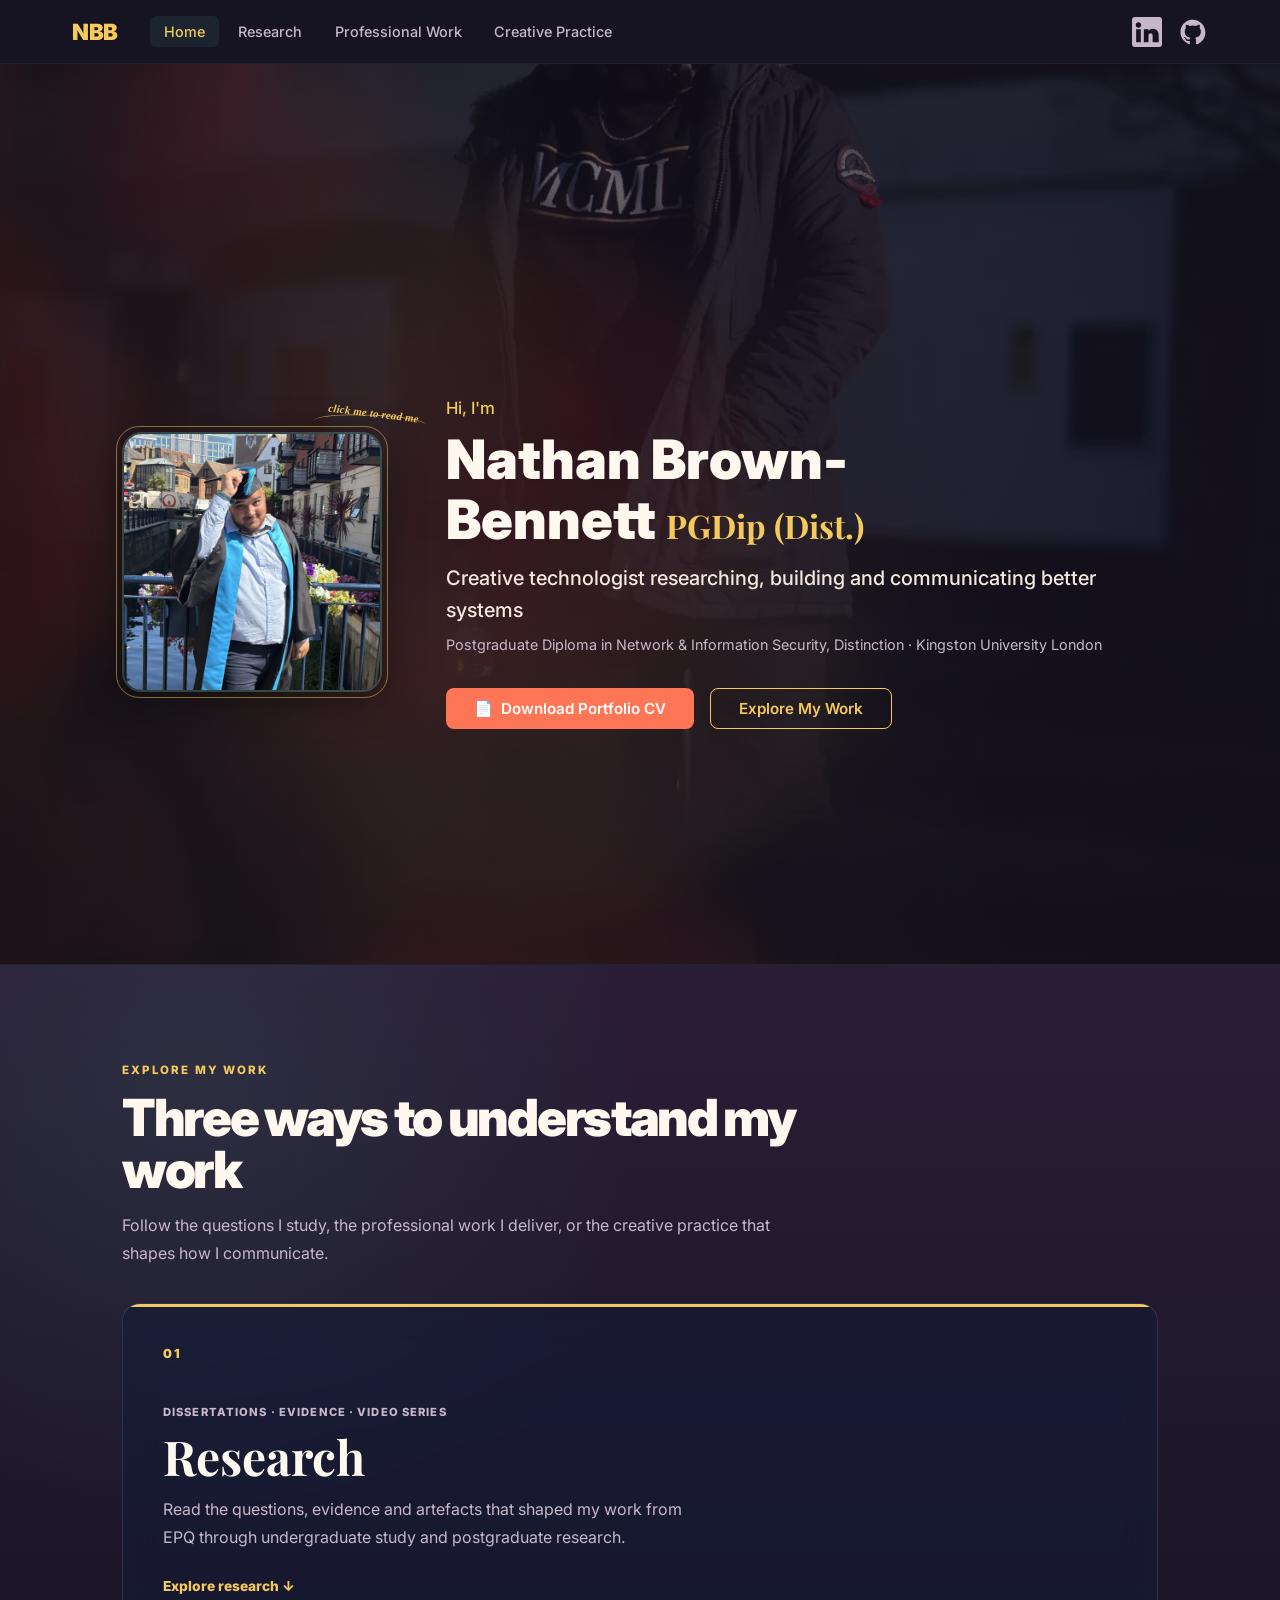
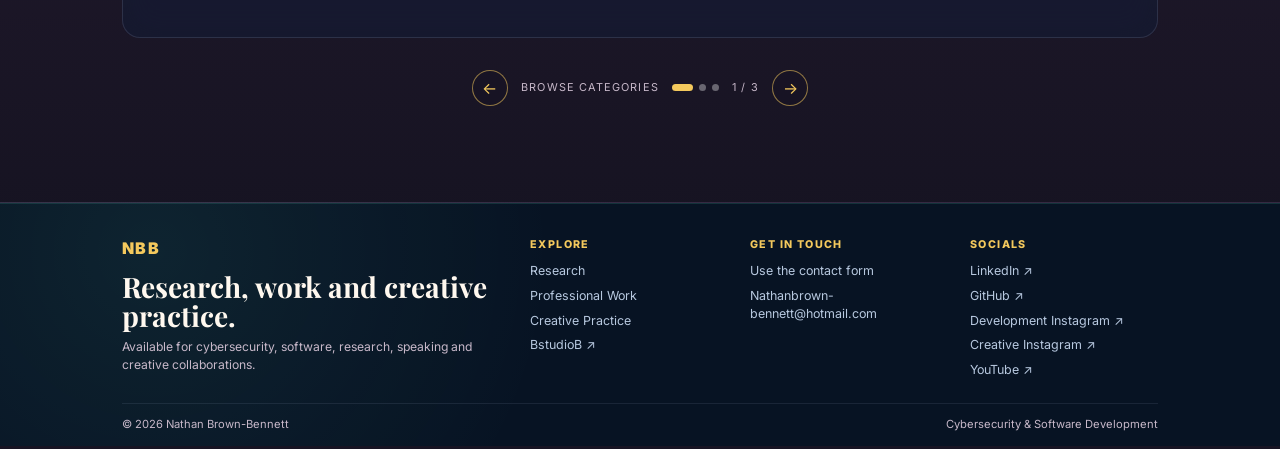
==== commit 4f52c7c2: "Fit research carousel within desktop viewport" ====
--- a/index.html
+++ b/index.html
@@ -39,7 +39,7 @@
   <link rel="preconnect" href="https://fonts.googleapis.com">
   <link rel="preconnect" href="https://fonts.gstatic.com" crossorigin>
   <link href="https://fonts.googleapis.com/css2?family=Inter:wght@400;500;600;700;900&amp;family=Playfair+Display:wght@700&amp;display=swap" rel="stylesheet">
-  <link rel="stylesheet" href="styles.css?v=footer-compact-20260804">
+  <link rel="stylesheet" href="styles.css?v=research-fit-20260809">
 </head>
 <body id="top" class="home-page">
   <canvas id="matrix-bg" aria-hidden="true"></canvas>
--- a/styles.css
+++ b/styles.css
@@ -3523,6 +3523,104 @@
 .carousel-control:hover { background:rgba(244,201,93,.2); transform:translateY(-2px); }
 .carousel-position,.professional-position { color:var(--text-muted); font-size:.8rem; font-weight:700; letter-spacing:.08em; }
 
+/* Keep the research landing composition readable as one desktop viewport. */
+@media (min-width:1101px) {
+  .standalone-main > .research-section {
+    min-height: calc(100svh - var(--nav-h));
+    padding: clamp(1.5rem, 3.5vh, 2.75rem) 0 clamp(1.25rem, 2.5vh, 2rem);
+  }
+
+  .research-section .research-heading {
+    gap: 1.5rem;
+    margin-bottom: .8rem;
+  }
+
+  .research-section .projects-eyebrow {
+    margin-bottom: .45rem;
+  }
+
+  .research-section .projects-statement {
+    font-size: clamp(2.7rem, 4.2vw, 4rem);
+    line-height: .92;
+  }
+
+  .research-section .research-intro {
+    font-size: .88rem;
+    line-height: 1.45;
+    margin-bottom: 0;
+  }
+
+  .research-carousel .research-feature {
+    min-height: clamp(400px, calc(100svh - 390px), 500px);
+  }
+
+  .research-carousel .research-visuals {
+    min-height: inherit;
+    padding: 1.25rem;
+  }
+
+  .research-carousel .research-copy {
+    padding: 1.25rem 1.6rem;
+  }
+
+  .research-carousel .research-meta {
+    font-size: .62rem;
+    gap: .4rem;
+    margin-bottom: .65rem;
+  }
+
+  .research-carousel .research-copy h2,
+  .research-carousel .research-copy h3 {
+    font-size: clamp(1.55rem, 2.35vw, 2.35rem);
+    margin-bottom: .55rem;
+  }
+
+  .research-carousel .research-lede {
+    font-size: .82rem;
+    line-height: 1.42;
+    margin-bottom: .7rem;
+  }
+
+  .research-carousel .research-topics {
+    gap: .3rem;
+    margin-bottom: .7rem;
+  }
+
+  .research-carousel .research-topics span {
+    font-size: .6rem;
+    min-height: 0;
+    padding: .3rem .5rem;
+  }
+
+  .research-carousel .research-actions {
+    gap: .45rem;
+  }
+
+  .research-carousel .research-actions .btn {
+    font-size: .65rem;
+    min-height: 34px;
+    padding: .48rem .7rem;
+  }
+
+  .research-carousel .research-text-link {
+    font-size: .68rem;
+  }
+
+  .research-carousel .research-archive {
+    margin-top: .8rem;
+    padding-top: .65rem;
+  }
+
+  .research-carousel-controls {
+    margin-top: .45rem;
+  }
+
+  .research-section .section-next-link {
+    margin-top: .7rem;
+    padding-top: .55rem;
+  }
+}
+
 @media (max-width:700px) {
   :root { --nav-h:56px; }
   #navbar { height:var(--nav-h); }
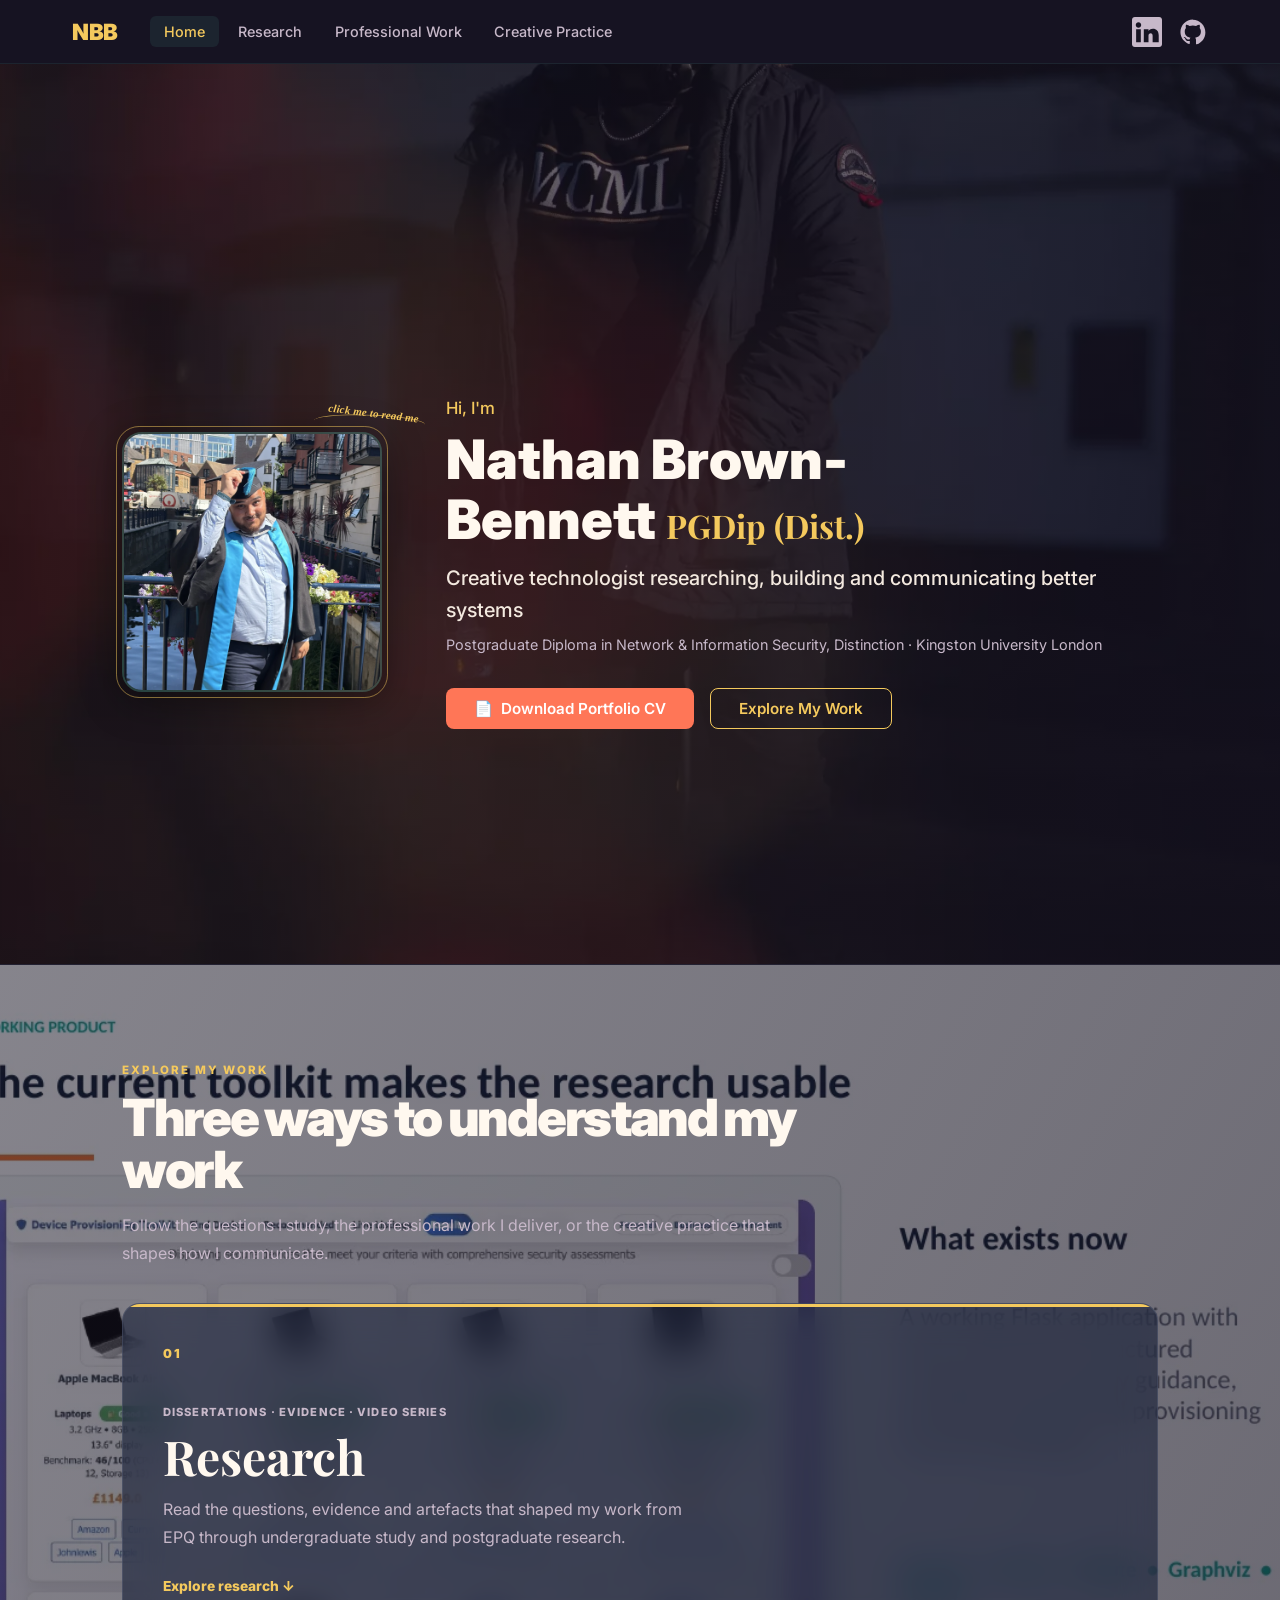
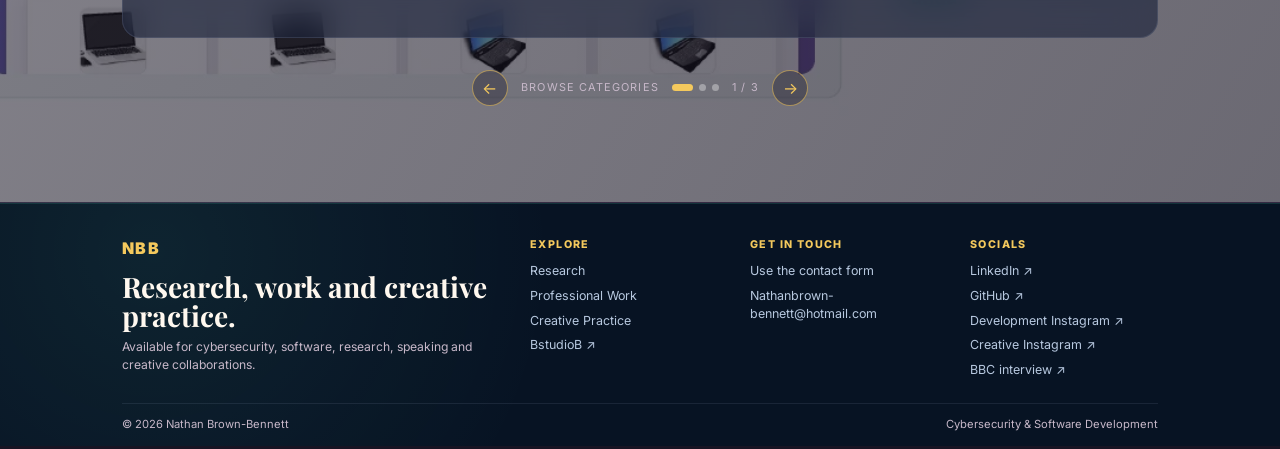
==== commit 3c661dc9: "Refresh public profile positioning and social links" ====
--- a/index.html
+++ b/index.html
@@ -32,7 +32,10 @@
       "alumniOf": { "@type": "CollegeOrUniversity", "name": "Kingston University London" },
       "sameAs": [
         "https://github.com/NathanBrownBennett",
-        "https://www.linkedin.com/in/nathanbrown-bennett/"
+        "https://www.linkedin.com/in/nathanbrown-bennett/",
+        "https://www.instagram.com/nxth.b/",
+        "https://www.instagram.com/n.brown02/",
+        "https://bstudiob.co.uk/"
       ]
     }
   </script>
@@ -588,7 +591,7 @@
           <a href="https://github.com/NathanBrownBennett" target="_blank" rel="noopener">GitHub <span aria-hidden="true">↗</span></a>
           <a href="https://www.instagram.com/nxth.b/" target="_blank" rel="noopener">Development Instagram <span aria-hidden="true">↗</span></a>
           <a href="https://www.instagram.com/n.brown02/" target="_blank" rel="noopener">Creative Instagram <span aria-hidden="true">↗</span></a>
-          <a href="https://youtu.be/2_rwCbVFsDY?si=COd9ZLzcPHIm7auT" target="_blank" rel="noopener">YouTube <span aria-hidden="true">↗</span></a>
+          <a href="https://youtu.be/M8S9Bp2-tac?is=MH3le7gIQFulHeWW" target="_blank" rel="noopener">BBC interview <span aria-hidden="true">↗</span></a>
         </div>
       </div>
       <div class="footer-bottom">
